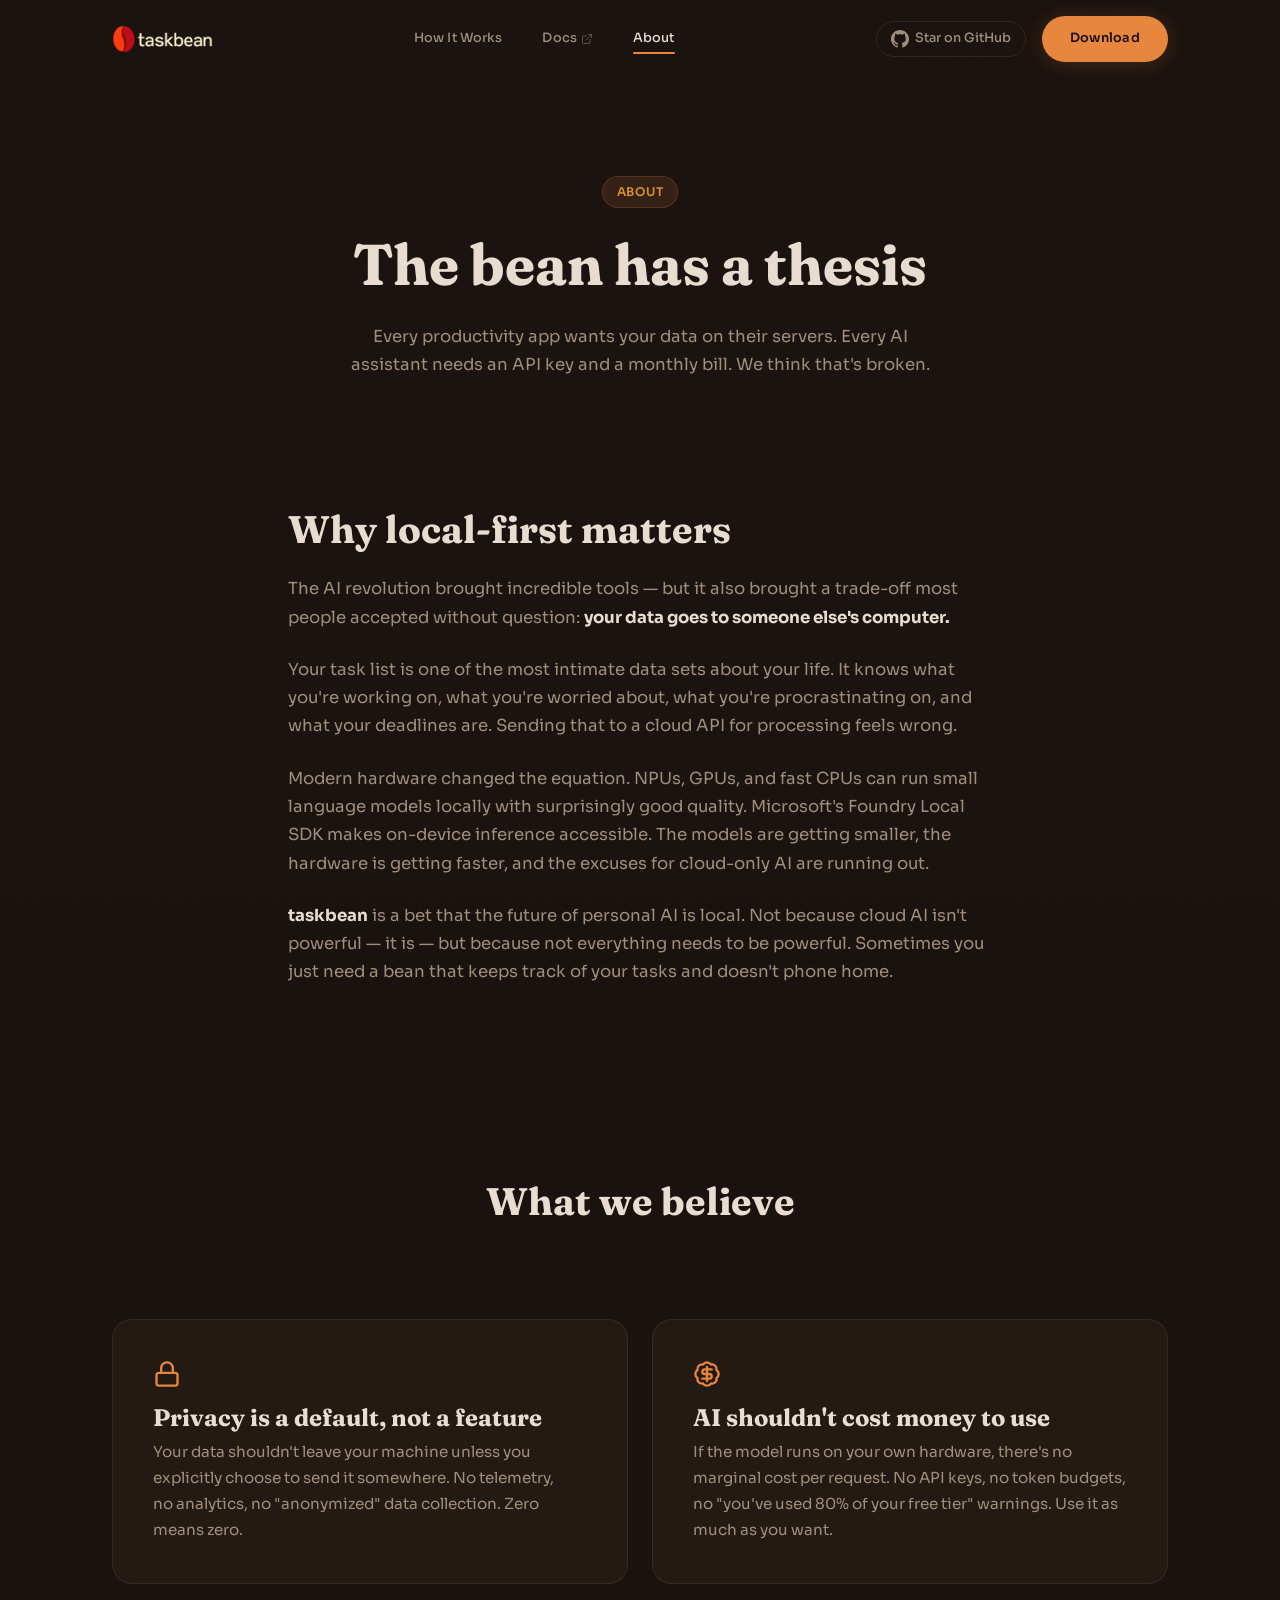
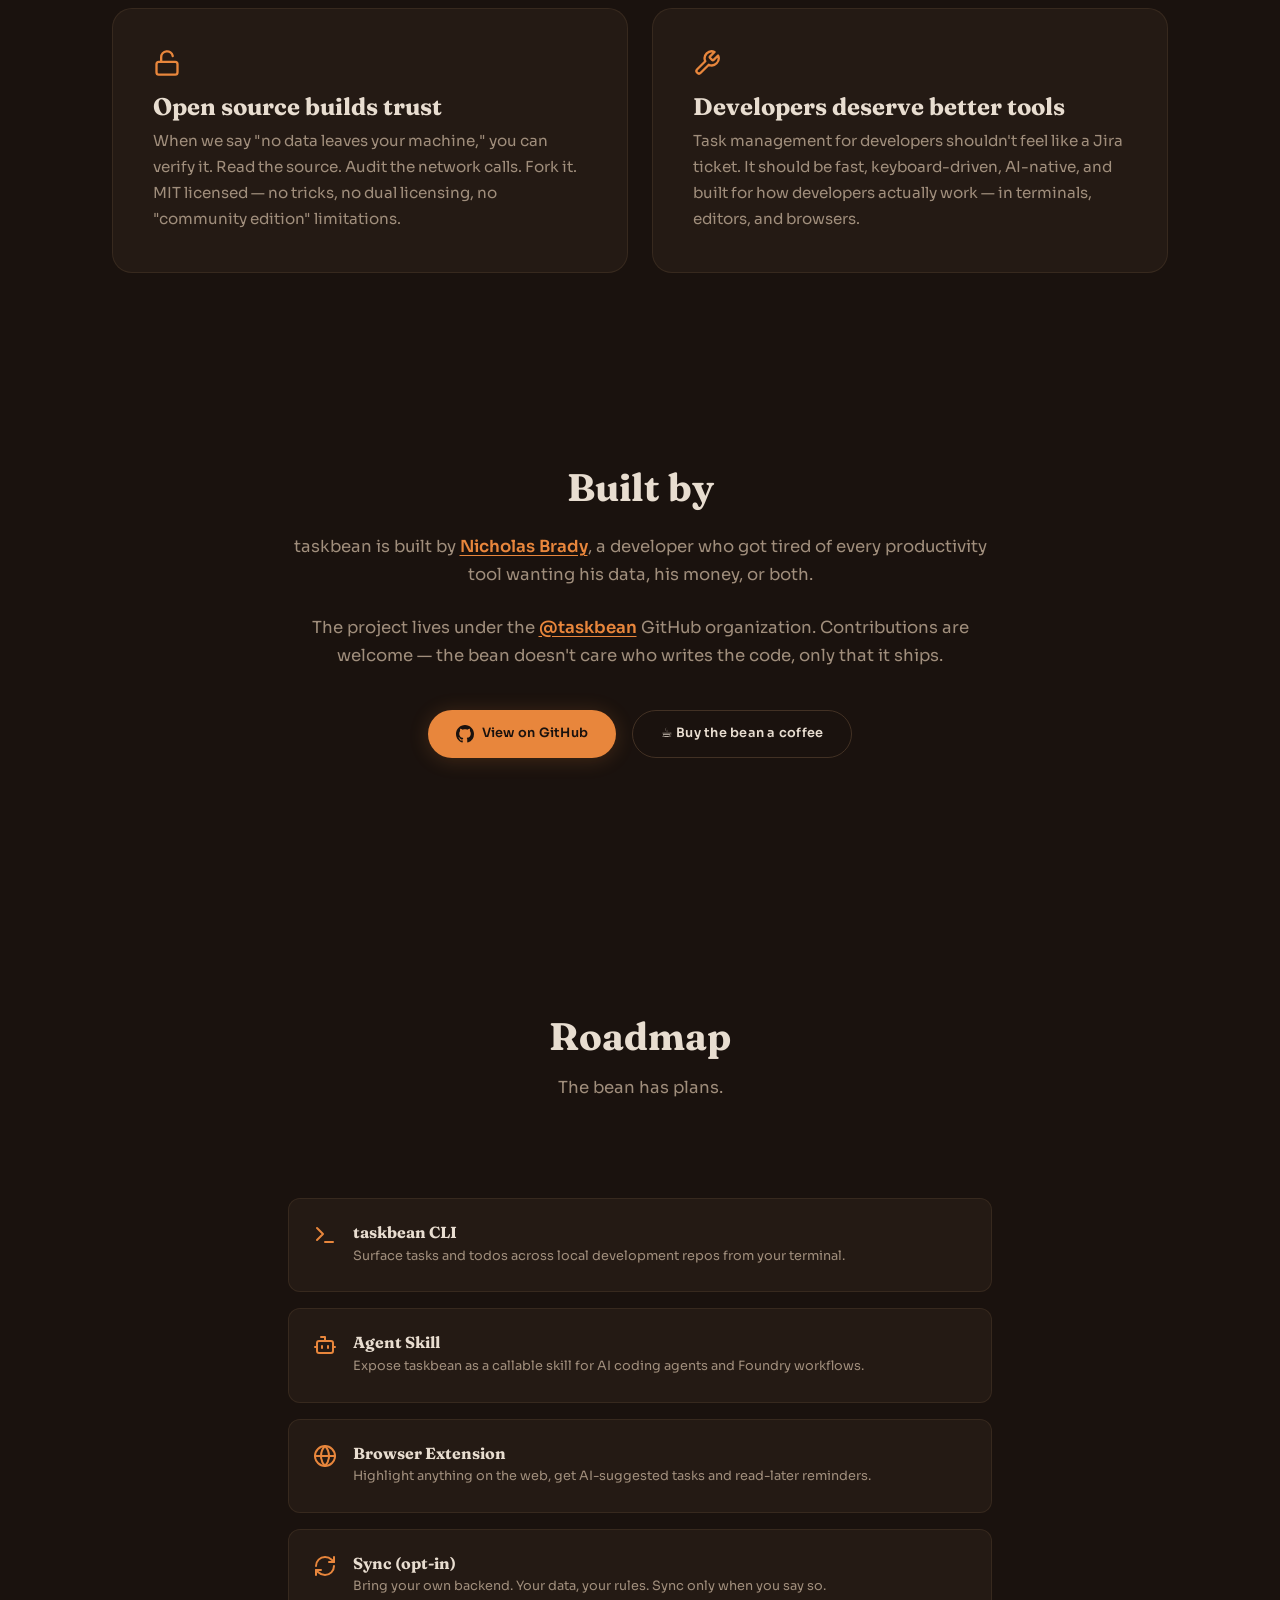
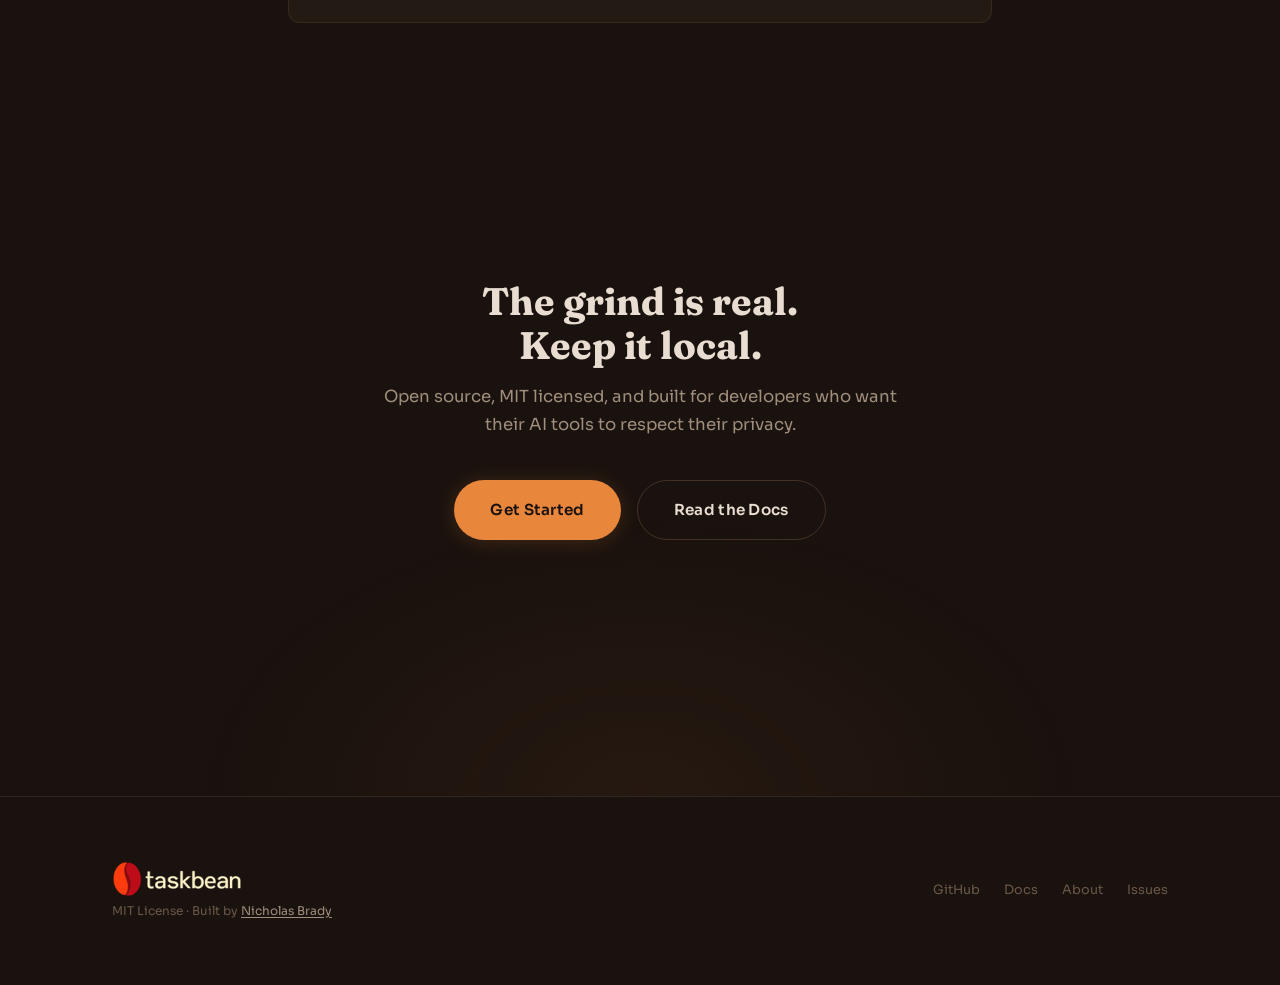
==== about.html @ 6689553a "UX: redirect docs.html, add external link indicator for Mintlify nav - Replace docs.html with instan" ====
<!DOCTYPE html>
<html lang="en">
<head>
  <meta charset="UTF-8">
  <meta name="viewport" content="width=device-width, initial-scale=1.0">
  <title>About — taskbean</title>
  <script defer src="https://cloud.umami.is/script.js" data-website-id="c82a8caa-5d07-47bd-8e62-52bf5947c08b"></script>
  <meta name="description" content="Why taskbean exists — the mission behind a fully local, privacy-first AI task manager.">
  <link rel="canonical" href="https://taskbean.ai/about.html">
  <link rel="icon" href="data:image/svg+xml,<svg xmlns='http://www.w3.org/2000/svg' viewBox='0 0 100 100'><text y='.9em' font-size='90'>☕</text></svg>">
  <link rel="stylesheet" href="css/style.css">
  <script src="vendor/lucide.min.js"></script>
</head>
<body>

  <!-- ═══ NAVIGATION ═══ -->
  <nav class="nav" role="navigation" aria-label="Main navigation">
    <div class="container nav__inner">
      <a href="index.html" class="nav__logo" aria-label="taskbean home">
        <img src="assets/wordmark-nav.png" alt="taskbean" class="nav__wordmark" width="115" height="32">
      </a>
      <button class="nav__toggle" aria-label="Toggle navigation" aria-expanded="false">
        <span></span><span></span><span></span>
      </button>
      <div class="nav__links">
        <a href="how-it-works.html" class="nav__link">How It Works</a>
        <a href="https://docs.taskbean.ai" class="nav__link nav__link--external">Docs<svg class="nav__external-icon" viewBox="0 0 24 24" fill="none" stroke="currentColor" stroke-width="2" stroke-linecap="round" stroke-linejoin="round"><path d="M18 13v6a2 2 0 01-2 2H5a2 2 0 01-2-2V8a2 2 0 012-2h6"/><polyline points="15 3 21 3 21 9"/><line x1="10" y1="14" x2="21" y2="3"/></svg></a>
        <a href="about.html" class="nav__link">About</a>
      </div>
      <div class="nav__actions">
        <a href="https://github.com/taskbean/taskbean" class="nav__github" target="_blank" rel="noopener">
          <svg viewBox="0 0 24 24" fill="currentColor"><path d="M12 0C5.37 0 0 5.37 0 12c0 5.31 3.435 9.795 8.205 11.385.6.105.825-.255.825-.57 0-.285-.015-1.23-.015-2.235-3.015.555-3.795-.735-4.035-1.41-.135-.345-.72-1.41-1.23-1.695-.42-.225-1.02-.78-.015-.795.945-.015 1.62.87 1.845 1.23 1.08 1.815 2.805 1.305 3.495.99.105-.78.42-1.305.765-1.605-2.67-.3-5.46-1.335-5.46-5.925 0-1.305.465-2.385 1.23-3.225-.12-.3-.54-1.53.12-3.18 0 0 1.005-.315 3.3 1.23.96-.27 1.98-.405 3-.405s2.04.135 3 .405c2.295-1.56 3.3-1.23 3.3-1.23.66 1.65.24 2.88.12 3.18.765.84 1.23 1.905 1.23 3.225 0 4.605-2.805 5.625-5.475 5.925.435.375.81 1.095.81 2.22 0 1.605-.015 2.895-.015 3.3 0 .315.225.69.825.57A12.02 12.02 0 0024 12c0-6.63-5.37-12-12-12z"/></svg>
          <span>Star on GitHub</span>
        </a>
        <a href="https://github.com/taskbean/taskbean#install" class="btn btn--primary">Download</a>
      </div>
    </div>
  </nav>

  <!-- ═══ ABOUT HERO ═══ -->
  <section class="about-hero">
    <div class="container">
      <span class="badge mb-lg">About</span>
      <h1>The bean has a thesis</h1>
      <p>Every productivity app wants your data on their servers. Every AI assistant needs an API key and a monthly bill. We think that's broken.</p>
    </div>
  </section>

  <!-- ═══ MANIFESTO ═══ -->
  <section style="padding-block: var(--s-2xl) var(--s-3xl);">
    <div class="container container--narrow">
      <div class="reveal">
        <h2 style="margin-bottom: var(--s-lg);">Why local-first matters</h2>
        <p style="font-size: clamp(1rem, 1.3vw, 1.15rem); margin-bottom: var(--s-lg);">
          The AI revolution brought incredible tools — but it also brought a trade-off most people accepted without question: <strong style="color: var(--c-text);">your data goes to someone else's computer.</strong>
        </p>
        <p style="font-size: clamp(1rem, 1.3vw, 1.15rem); margin-bottom: var(--s-lg);">
          Your task list is one of the most intimate data sets about your life. It knows what you're working on, what you're worried about, what you're procrastinating on, and what your deadlines are. Sending that to a cloud API for processing feels wrong.
        </p>
        <p style="font-size: clamp(1rem, 1.3vw, 1.15rem); margin-bottom: var(--s-lg);">
          Modern hardware changed the equation. NPUs, GPUs, and fast CPUs can run small language models locally with surprisingly good quality. Microsoft's Foundry Local SDK makes on-device inference accessible. The models are getting smaller, the hardware is getting faster, and the excuses for cloud-only AI are running out.
        </p>
        <p style="font-size: clamp(1rem, 1.3vw, 1.15rem);">
          <strong style="color: var(--c-text);">taskbean</strong> is a bet that the future of personal AI is local. Not because cloud AI isn't powerful — it is — but because not everything needs to be powerful. Sometimes you just need a bean that keeps track of your tasks and doesn't phone home.
        </p>
      </div>
    </div>
  </section>

  <!-- ═══ VALUES ═══ -->
  <section class="values">
    <div class="container">
      <div class="section-header reveal">
        <h2>What we believe</h2>
      </div>

      <div class="values__grid stagger">
        <div class="value-card reveal">
          <div class="value-card__icon"><i data-lucide="lock"></i></div>
          <h3>Privacy is a default, not a feature</h3>
          <p class="text-2">Your data shouldn't leave your machine unless you explicitly choose to send it somewhere. No telemetry, no analytics, no "anonymized" data collection. Zero means zero.</p>
        </div>

        <div class="value-card reveal">
          <div class="value-card__icon"><i data-lucide="badge-dollar-sign"></i></div>
          <h3>AI shouldn't cost money to use</h3>
          <p class="text-2">If the model runs on your own hardware, there's no marginal cost per request. No API keys, no token budgets, no "you've used 80% of your free tier" warnings. Use it as much as you want.</p>
        </div>

        <div class="value-card reveal">
          <div class="value-card__icon"><i data-lucide="unlock"></i></div>
          <h3>Open source builds trust</h3>
          <p class="text-2">When we say "no data leaves your machine," you can verify it. Read the source. Audit the network calls. Fork it. MIT licensed — no tricks, no dual licensing, no "community edition" limitations.</p>
        </div>

        <div class="value-card reveal">
          <div class="value-card__icon"><i data-lucide="wrench"></i></div>
          <h3>Developers deserve better tools</h3>
          <p class="text-2">Task management for developers shouldn't feel like a Jira ticket. It should be fast, keyboard-driven, AI-native, and built for how developers actually work — in terminals, editors, and browsers.</p>
        </div>
      </div>
    </div>
  </section>

  <!-- ═══ BUILDER ═══ -->
  <section style="padding-block: var(--s-3xl);">
    <div class="container container--narrow">
      <div class="reveal" style="text-align: center;">
        <h2 style="margin-bottom: var(--s-lg);">Built by</h2>
        <p style="font-size: clamp(1rem, 1.3vw, 1.15rem); margin-inline: auto; margin-bottom: var(--s-lg);">
          taskbean is built by <a href="https://github.com/nicholasdbrady" style="color: var(--c-primary); text-decoration: underline; text-underline-offset: 3px; font-weight: 600;">Nicholas Brady</a>, a developer who got tired of every productivity tool wanting his data, his money, or both.
        </p>
        <p style="font-size: clamp(1rem, 1.3vw, 1.15rem); margin-inline: auto; margin-bottom: var(--s-xl);">
          The project lives under the <a href="https://github.com/taskbean" style="color: var(--c-primary); text-decoration: underline; text-underline-offset: 3px; font-weight: 600;">@taskbean</a> GitHub organization. Contributions are welcome — the bean doesn't care who writes the code, only that it ships.
        </p>
        <div class="hero__actions" style="justify-content: center;">
          <a href="https://github.com/taskbean/taskbean" class="btn btn--primary">
            <svg viewBox="0 0 24 24" fill="currentColor" width="18" height="18"><path d="M12 0C5.37 0 0 5.37 0 12c0 5.31 3.435 9.795 8.205 11.385.6.105.825-.255.825-.57 0-.285-.015-1.23-.015-2.235-3.015.555-3.795-.735-4.035-1.41-.135-.345-.72-1.41-1.23-1.695-.42-.225-1.02-.78-.015-.795.945-.015 1.62.87 1.845 1.23 1.08 1.815 2.805 1.305 3.495.99.105-.78.42-1.305.765-1.605-2.67-.3-5.46-1.335-5.46-5.925 0-1.305.465-2.385 1.23-3.225-.12-.3-.54-1.53.12-3.18 0 0 1.005-.315 3.3 1.23.96-.27 1.98-.405 3-.405s2.04.135 3 .405c2.295-1.56 3.3-1.23 3.3-1.23.66 1.65.24 2.88.12 3.18.765.84 1.23 1.905 1.23 3.225 0 4.605-2.805 5.625-5.475 5.925.435.375.81 1.095.81 2.22 0 1.605-.015 2.895-.015 3.3 0 .315.225.69.825.57A12.02 12.02 0 0024 12c0-6.63-5.37-12-12-12z"/></svg>
            View on GitHub
          </a>
          <a href="https://buymeacoffee.com/nicholasdbrady" class="btn btn--ghost" target="_blank" rel="noopener">
            ☕ Buy the bean a coffee
          </a>
        </div>
      </div>
    </div>
  </section>

  <!-- ═══ ROADMAP ═══ -->
  <section style="padding-block: var(--s-2xl) var(--s-3xl);">
    <div class="container container--narrow">
      <div class="section-header reveal">
        <h2>Roadmap</h2>
        <p>The bean has plans.</p>
      </div>

      <div class="stagger" style="display: flex; flex-direction: column; gap: var(--s-md);">
        <div class="reveal" style="display: flex; align-items: flex-start; gap: var(--s-md); background: var(--c-surface); border: 1px solid var(--c-border); border-radius: var(--r-md); padding: var(--s-lg);">
          <span style="font-size: 1.4rem; color: var(--c-primary);"><i data-lucide="terminal"></i></span>
          <div>
            <h3 style="font-size: 1rem; margin-bottom: 4px;">taskbean CLI</h3>
            <p style="font-size: var(--fs-small); margin: 0;">Surface tasks and todos across local development repos from your terminal.</p>
          </div>
        </div>
        <div class="reveal" style="display: flex; align-items: flex-start; gap: var(--s-md); background: var(--c-surface); border: 1px solid var(--c-border); border-radius: var(--r-md); padding: var(--s-lg);">
          <span style="font-size: 1.4rem; color: var(--c-primary);"><i data-lucide="bot"></i></span>
          <div>
            <h3 style="font-size: 1rem; margin-bottom: 4px;">Agent Skill</h3>
            <p style="font-size: var(--fs-small); margin: 0;">Expose taskbean as a callable skill for AI coding agents and Foundry workflows.</p>
          </div>
        </div>
        <div class="reveal" style="display: flex; align-items: flex-start; gap: var(--s-md); background: var(--c-surface); border: 1px solid var(--c-border); border-radius: var(--r-md); padding: var(--s-lg);">
          <span style="font-size: 1.4rem; color: var(--c-primary);"><i data-lucide="globe"></i></span>
          <div>
            <h3 style="font-size: 1rem; margin-bottom: 4px;">Browser Extension</h3>
            <p style="font-size: var(--fs-small); margin: 0;">Highlight anything on the web, get AI-suggested tasks and read-later reminders.</p>
          </div>
        </div>
        <div class="reveal" style="display: flex; align-items: flex-start; gap: var(--s-md); background: var(--c-surface); border: 1px solid var(--c-border); border-radius: var(--r-md); padding: var(--s-lg);">
          <span style="font-size: 1.4rem; color: var(--c-primary);"><i data-lucide="refresh-cw"></i></span>
          <div>
            <h3 style="font-size: 1rem; margin-bottom: 4px;">Sync (opt-in)</h3>
            <p style="font-size: var(--fs-small); margin: 0;">Bring your own backend. Your data, your rules. Sync only when you say so.</p>
          </div>
        </div>
      </div>
    </div>
  </section>

  <!-- ═══ CTA ═══ -->
  <section class="cta-section">
    <div class="container">
      <h2 class="reveal">The grind is real.<br>Keep it local.</h2>
      <p class="reveal">Open source, MIT licensed, and built for developers who want<br>their AI tools to respect their privacy.</p>
      <div class="hero__actions reveal">
        <a href="https://github.com/taskbean/taskbean#install" class="btn btn--primary btn--large">Get Started</a>
        <a href="https://docs.taskbean.ai" class="btn btn--ghost btn--large">Read the Docs</a>
      </div>
    </div>
  </section>

  <!-- ═══ FOOTER ═══ -->
  <footer class="footer">
    <div class="container footer__inner">
      <div class="footer__left">
        <span class="footer__brand"><img src="assets/wordmark-footer.png" alt="taskbean" class="footer__logo-img" width="173" height="48"></span>
        <span class="footer__copy">MIT License · Built by <a href="https://github.com/nicholasdbrady" style="color: var(--c-text-2); text-decoration: underline; text-underline-offset: 2px;">Nicholas Brady</a></span>
      </div>
      <div class="footer__links">
        <a href="https://github.com/taskbean/taskbean" class="footer__link" target="_blank" rel="noopener">GitHub</a>
        <a href="https://docs.taskbean.ai" class="footer__link">Docs</a>
        <a href="about.html" class="footer__link">About</a>
        <a href="https://github.com/taskbean/taskbean/issues" class="footer__link" target="_blank" rel="noopener">Issues</a>
      </div>
    </div>
  </footer>

  <script src="js/main.js"></script>
</body>
</html>
---- css/style.css ----
/* ═══════════════════════════════════════════════════════════════════
   taskbean.ai — Design System
   Coffee-forward, privacy-native, 2026 standards
   ═══════════════════════════════════════════════════════════════════ */

@layer reset, base, layout, components, utilities, animations;

/* ── Fonts ───────────────────────────────────────────────────────── */
@import url('https://fonts.googleapis.com/css2?family=Fraunces:ital,opsz,wght,SOFT,WONK@0,9..144,100..900,0..100,0..1;1,9..144,100..900,0..100,0..1&family=Sora:wght@300;400;500;600;700&family=JetBrains+Mono:wght@400;500&display=swap');

/* ── Custom Properties ───────────────────────────────────────────── */
@layer base {
  :root {
    /* Color system — Dark Roast (aligned with taskbean app) */
    --c-bg:          #1A120E;
    --c-bg-subtle:   #1E1612;
    --c-surface:     #241A14;
    --c-surface-2:   #2E221A;
    --c-surface-3:   #4A3828;
    --c-border:      rgba(74, 56, 40, 0.5);
    --c-border-bold: rgba(74, 56, 40, 0.85);

    --c-primary:     #E8863C;
    --c-primary-dim: #D4922E;
    --c-accent:      #D4922E;
    --c-accent-soft: rgba(232, 134, 60, 0.12);

    --c-text:        #E8DDD0;
    --c-text-2:      #A08E7C;
    --c-text-3:      #6B5848;

    --c-success:     #6AAF5A;
    --c-warning:     #D4922E;
    --c-error:       #E85A4A;
    --c-purple:      #BC8CCC;

    /* Typography */
    --f-display: 'Fraunces', 'Georgia', serif;
    --f-body:    'Sora', system-ui, sans-serif;
    --f-mono:    'JetBrains Mono', 'Consolas', monospace;

    --fs-hero:   clamp(3rem, 7vw, 6.5rem);
    --fs-h1:     clamp(2.2rem, 4.5vw, 4rem);
    --fs-h2:     clamp(1.6rem, 3vw, 2.5rem);
    --fs-h3:     clamp(1.15rem, 2vw, 1.5rem);
    --fs-body:   clamp(0.95rem, 1.1vw, 1.1rem);
    --fs-small:  clamp(0.8rem, 0.9vw, 0.9rem);
    --fs-xs:     0.75rem;

    /* Spacing */
    --s-xs:   0.25rem;
    --s-sm:   0.5rem;
    --s-md:   1rem;
    --s-lg:   1.5rem;
    --s-xl:   2.5rem;
    --s-2xl:  4rem;
    --s-3xl:  6rem;
    --s-4xl:  10rem;

    /* Layout */
    --max-w:       min(90vw, 1440px);
    --max-w-narrow: min(90vw, 800px);
    --max-w-wide:  min(94vw, 1680px);
    --gutter:      clamp(1.5rem, 4vw, 3rem);

    /* Radii */
    --r-sm:  6px;
    --r-md:  12px;
    --r-lg:  20px;
    --r-xl:  28px;
    --r-full: 9999px;

    /* Shadows */
    --shadow-sm:  0 1px 3px rgba(0,0,0,0.3);
    --shadow-md:  0 4px 20px rgba(0,0,0,0.4);
    --shadow-lg:  0 12px 40px rgba(0,0,0,0.5);
    --shadow-glow: 0 0 60px rgba(232, 134, 60, 0.08);

    /* Transitions */
    --ease-out:  cubic-bezier(0.16, 1, 0.3, 1);
    --ease-bounce: cubic-bezier(0.34, 1.56, 0.64, 1);
    --dur-fast:  150ms;
    --dur-med:   300ms;
    --dur-slow:  600ms;

    /* Grain overlay */
    --grain: url("data:image/svg+xml,%3Csvg viewBox='0 0 256 256' xmlns='http://www.w3.org/2000/svg'%3E%3Cfilter id='n'%3E%3CfeTurbulence type='fractalNoise' baseFrequency='0.85' numOctaves='4' stitchTiles='stitch'/%3E%3C/filter%3E%3Crect width='100%25' height='100%25' filter='url(%23n)' opacity='0.04'/%3E%3C/svg%3E");
  }
}

/* ── Reset ────────────────────────────────────────────────────────── */
@layer reset {
  *, *::before, *::after { box-sizing: border-box; margin: 0; padding: 0; }
  html { 
    scroll-behavior: smooth; 
    -webkit-text-size-adjust: 100%;
    text-size-adjust: 100%;
    hanging-punctuation: first last;
  }
  body {
    min-height: 100dvh;
    -webkit-font-smoothing: antialiased;
    text-rendering: optimizeLegibility;
  }
  img, picture, video, canvas, svg { display: block; max-width: 100%; }
  input, button, textarea, select { font: inherit; }
  p, h1, h2, h3, h4, h5, h6 { overflow-wrap: break-word; }
  a { color: inherit; text-decoration: none; }
  ul, ol { list-style: none; }
}

/* ── Base ─────────────────────────────────────────────────────────── */
@layer base {
  body {
    font-family: var(--f-body);
    font-size: var(--fs-body);
    line-height: 1.7;
    color: var(--c-text);
    background: var(--c-bg);
    overflow-x: hidden;
  }

  /* Grain overlay on body */
  body::before {
    content: '';
    position: fixed;
    inset: 0;
    background-image: var(--grain);
    background-repeat: repeat;
    background-size: 256px;
    pointer-events: none;
    z-index: 9999;
    opacity: 0.5;
  }

  h1, h2, h3, h4 {
    font-family: var(--f-display);
    font-weight: 700;
    line-height: 1.15;
    color: var(--c-text);
    text-wrap: balance;
  }

  h1 { font-size: var(--fs-h1); font-variation-settings: 'WONK' 1, 'SOFT' 50; }
  h2 { font-size: var(--fs-h2); font-variation-settings: 'WONK' 1, 'SOFT' 30; }
  h3 { font-size: var(--fs-h3); font-variation-settings: 'WONK' 0, 'SOFT' 20; }

  p { 
    color: var(--c-text-2); 
    max-width: 65ch;
    text-wrap: pretty;
  }

  ::selection {
    background: rgba(232, 134, 60, 0.3);
    color: var(--c-text);
  }

  :focus-visible {
    outline: 2px solid var(--c-primary);
    outline-offset: 3px;
    border-radius: var(--r-sm);
  }
}

/* ── Layout ───────────────────────────────────────────────────────── */
@layer layout {
  .container {
    width: 100%;
    max-width: var(--max-w);
    margin-inline: auto;
    padding-inline: var(--gutter);
  }

  .container--narrow {
    max-width: var(--max-w-narrow);
  }

  .container--wide {
    max-width: var(--max-w-wide);
  }

  section {
    padding-block: var(--s-3xl);
    position: relative;
  }

  .grid {
    display: grid;
    gap: var(--s-lg);
  }

  .flex {
    display: flex;
    gap: var(--s-md);
  }
}

/* ═══════════════════════════════════════════════════════════════════
   NAVIGATION
   ═══════════════════════════════════════════════════════════════════ */
@layer components {
  .nav {
    position: fixed;
    top: 0;
    inset-inline: 0;
    z-index: 1000;
    padding-block: var(--s-md);
    transition: background var(--dur-med) var(--ease-out),
                backdrop-filter var(--dur-med) var(--ease-out),
                border-color var(--dur-med) var(--ease-out);
    border-bottom: 1px solid transparent;
  }

  .nav.scrolled {
    background: rgba(17, 14, 12, 0.85);
    backdrop-filter: blur(20px) saturate(1.5);
    -webkit-backdrop-filter: blur(20px) saturate(1.5);
    border-bottom-color: var(--c-border);
  }

  .nav__inner {
    display: flex;
    align-items: center;
    justify-content: space-between;
    gap: var(--s-lg);
  }

  .nav__logo {
    display: flex;
    align-items: center;
    white-space: nowrap;
  }

  .nav__wordmark {
    height: 28px;
    width: auto;
    object-fit: contain;
  }

  .nav__links {
    display: flex;
    align-items: center;
    gap: var(--s-xl);
  }

  .nav__link {
    font-size: var(--fs-small);
    font-weight: 500;
    color: var(--c-text-2);
    transition: color var(--dur-fast) var(--ease-out);
    position: relative;
    letter-spacing: 0.01em;
  }

  .nav__link::after {
    content: '';
    position: absolute;
    bottom: -4px;
    left: 0;
    width: 0;
    height: 2px;
    background: var(--c-primary);
    border-radius: var(--r-full);
    transition: width var(--dur-med) var(--ease-out);
  }

  .nav__link:hover,
  .nav__link.active {
    color: var(--c-text);
  }

  .nav__link:hover::after,
  .nav__link.active::after {
    width: 100%;
  }

  .nav__actions {
    display: flex;
    align-items: center;
    gap: var(--s-md);
  }

  .nav__github {
    display: flex;
    align-items: center;
    gap: 6px;
    color: var(--c-text-2);
    font-size: var(--fs-small);
    font-weight: 500;
    padding: 6px 14px;
    border-radius: var(--r-full);
    border: 1px solid var(--c-border);
    transition: all var(--dur-fast) var(--ease-out);
  }

  .nav__github:hover {
    color: var(--c-text);
    border-color: var(--c-border-bold);
    background: var(--c-surface);
  }

  .nav__github svg { width: 18px; height: 18px; }

  /* Mobile nav toggle */
  .nav__toggle {
    display: none;
    background: none;
    border: none;
    color: var(--c-text);
    cursor: pointer;
    padding: var(--s-sm);
  }

  .nav__toggle span {
    display: block;
    width: 24px;
    height: 2px;
    background: currentColor;
    border-radius: 2px;
    transition: all var(--dur-med) var(--ease-out);
  }

  .nav__toggle span + span { margin-top: 6px; }

  @media (max-width: 768px) {
    .nav__toggle { display: block; }
    .nav__links {
      display: none;
      position: absolute;
      top: 100%;
      left: 0;
      right: 0;
      flex-direction: column;
      background: rgba(26, 18, 14, 0.95);
      backdrop-filter: blur(20px);
      padding: var(--s-lg) var(--gutter);
      border-bottom: 1px solid var(--c-border);
      gap: var(--s-md);
    }
    .nav__links.open { display: flex; }
    .nav__github span:not(svg) { display: none; }
  }

/* ═══════════════════════════════════════════════════════════════════
   BUTTONS
   ═══════════════════════════════════════════════════════════════════ */

  .btn {
    display: inline-flex;
    align-items: center;
    justify-content: center;
    gap: 8px;
    font-family: var(--f-body);
    font-weight: 600;
    font-size: var(--fs-small);
    letter-spacing: 0.02em;
    padding: 12px 28px;
    border-radius: var(--r-full);
    border: none;
    cursor: pointer;
    transition: all var(--dur-med) var(--ease-out);
    white-space: nowrap;
    position: relative;
    overflow: hidden;
  }

  .btn--primary {
    background: var(--c-primary);
    color: var(--c-bg);
    box-shadow: 0 2px 20px rgba(232, 134, 60, 0.2);
  }

  .btn--primary:hover {
    background: var(--c-accent);
    box-shadow: 0 4px 30px rgba(232, 134, 60, 0.35);
    transform: translateY(-1px);
  }

  .btn--ghost {
    background: transparent;
    color: var(--c-text);
    border: 1px solid var(--c-border-bold);
  }

  .btn--ghost:hover {
    background: var(--c-surface);
    border-color: var(--c-primary-dim);
  }

  .btn--large {
    padding: 16px 36px;
    font-size: var(--fs-body);
  }

  .btn svg { width: 18px; height: 18px; }

/* ═══════════════════════════════════════════════════════════════════
   BADGES
   ═══════════════════════════════════════════════════════════════════ */

  .badge {
    display: inline-flex;
    align-items: center;
    gap: 6px;
    font-size: var(--fs-xs);
    font-weight: 600;
    letter-spacing: 0.06em;
    text-transform: uppercase;
    padding: 5px 14px;
    border-radius: var(--r-full);
    background: var(--c-accent-soft);
    color: var(--c-accent);
    border: 1px solid rgba(232, 134, 60, 0.2);
  }

/* ═══════════════════════════════════════════════════════════════════
   HERO
   ═══════════════════════════════════════════════════════════════════ */

  .hero {
    min-height: 100dvh;
    display: flex;
    align-items: center;
    padding-top: calc(80px + var(--s-2xl));
    padding-bottom: var(--s-2xl);
    position: relative;
    overflow: hidden;
  }

  /* Radial glow behind hero */
  .hero::before {
    content: '';
    position: absolute;
    top: -20%;
    left: 50%;
    transform: translateX(-50%);
    width: 120%;
    height: 80%;
    background: radial-gradient(
      ellipse 60% 50% at 50% 30%,
      rgba(232, 134, 60, 0.06) 0%,
      rgba(232, 134, 60, 0.02) 40%,
      transparent 70%
    );
    pointer-events: none;
  }

  .hero__content {
    position: relative;
    z-index: 1;
    text-align: center;
    max-width: 900px;
    margin-inline: auto;
  }

  .hero__title {
    font-size: var(--fs-hero);
    font-family: var(--f-display);
    font-weight: 900;
    line-height: 1.05;
    font-variation-settings: 'WONK' 1, 'SOFT' 60;
    margin-bottom: var(--s-lg);
    letter-spacing: -0.02em;
  }

  .hero__title em {
    font-style: normal;
    color: var(--c-primary);
    position: relative;
  }

  .hero__subtitle {
    font-size: clamp(1.05rem, 1.5vw, 1.25rem);
    color: var(--c-text-2);
    max-width: 580px;
    margin-inline: auto;
    margin-bottom: var(--s-xl);
    line-height: 1.7;
  }

  .hero__actions {
    display: flex;
    justify-content: center;
    gap: var(--s-md);
    flex-wrap: wrap;
    margin-bottom: var(--s-3xl);
  }

  .hero__visual {
    position: relative;
    max-width: 960px;
    margin-inline: auto;
  }

  /* ── App Mockup ─────────────────────────────────────────────────── */
  .app-mockup {
    border-radius: var(--r-lg);
    border: 1px solid rgba(0,0,0,0.12);
    box-shadow: var(--shadow-lg), 0 0 80px rgba(232, 134, 60, 0.08);
    overflow: hidden;
    font-size: 12px;
    line-height: 1.5;
  }

  /* ── Lucide icons inside mockup ─────────────────────────────── */
  .app-mockup svg[data-lucide], .app-mockup .lucide {
    width: 14px; height: 14px; display: inline-block; vertical-align: middle; flex-shrink: 0;
  }
  .app-mockup .icon-sm svg[data-lucide], .app-mockup svg.icon-sm,
  .app-mockup .icon-sm { width: 12px; height: 12px; }
  .mockup-appbar .icon-sm { width: 13px; height: 13px; }
  .mockup-statusbar svg[data-lucide] { width: 10px; height: 10px; vertical-align: -1px; }
  .mockup-task__meta svg[data-lucide] { width: 10px; height: 10px; vertical-align: -1px; }
  .mockup-file-card__icon svg[data-lucide] { width: 20px; height: 20px; color: var(--m-accent); }

  /* ── Latte theme for mockup ───────────────────────────────────── */
  .app-mockup--latte {
    --m-bg:      #FAF6F1;
    --m-surface: #FFFBF5;
    --m-surface2:#F0E8DE;
    --m-border:  #D4C4B0;
    --m-text:    #2C1810;
    --m-text2:   #7A6348;
    --m-text3:   #A89880;
    --m-accent:  #C8520A;
    --m-green:   #2D8E2D;
    --m-orange:  #C86A1A;
    --m-red:     #C83030;
    --m-purple:  #8B5CA0;
    background: var(--m-bg);
    color: var(--m-text);
  }

  /* ── App header bar (matches real app) ──────────────────────── */
  .mockup-appbar {
    display: grid;
    grid-template-columns: 1fr auto 1fr;
    align-items: center;
    padding: 0 12px;
    height: 40px;
    border-bottom: 1px solid var(--m-border);
    background: var(--m-surface);
    font-size: 12px;
  }

  .mockup-appbar__left {
    display: flex;
    align-items: center;
    gap: 10px;
  }

  .mockup-appbar__tab {
    color: var(--m-text3);
    font-size: 12px;
    white-space: nowrap;
  }

  .mockup-appbar__tab--active {
    color: var(--m-accent);
    font-weight: 600;
  }

  .mockup-count {
    font-size: 10px;
    background: rgba(200, 82, 10, 0.12);
    color: var(--m-accent);
    padding: 1px 6px;
    border-radius: var(--r-full);
    margin-left: 2px;
  }

  .mockup-count--dim {
    background: var(--m-surface2);
    color: var(--m-text3);
  }

  .mockup-appbar__center {
    display: flex;
    align-items: center;
    gap: 6px;
    justify-self: center;
  }

  .mockup-appbar__brand {
    font-family: var(--f-display);
    font-size: 14px;
    font-weight: 700;
    color: var(--m-text);
    font-variation-settings: 'WONK' 1, 'SOFT' 50;
  }

  .mockup-appbar__right {
    display: flex;
    align-items: center;
    gap: 10px;
    justify-self: end;
  }

  .mockup-appbar__icon {
    color: var(--m-text3);
    font-size: 14px;
  }

  .mockup-appbar__install {
    font-size: 11px;
    font-weight: 600;
    color: var(--m-text2);
    background: var(--m-surface2);
    padding: 3px 10px;
    border-radius: var(--r-sm);
  }

  .mockup-body {
    display: grid;
    grid-template-columns: 220px 1fr;
    min-height: 514px;
  }

  /* Sidebar */
  .mockup-sidebar {
    border-right: 1px solid var(--m-border);
    background: var(--m-surface);
    overflow: hidden;
  }

  .mockup-task {
    display: flex;
    gap: 10px;
    padding: 10px 14px;
    border-bottom: 1px solid rgba(0,0,0,0.04);
    align-items: flex-start;
    transition: background 150ms ease;
  }

  .mockup-task:hover { background: rgba(0,0,0,0.02); }

  .mockup-check {
    width: 16px;
    height: 16px;
    border-radius: 50%;
    border: 1.5px solid var(--m-text3);
    flex-shrink: 0;
    margin-top: 2px;
    display: flex;
    align-items: center;
    justify-content: center;
    font-size: 9px;
  }

  .mockup-check--done {
    background: var(--m-green);
    border-color: var(--m-green);
    color: #fff;
  }

  .mockup-task__title {
    color: var(--m-text);
    font-weight: 500;
    font-size: 12px;
    margin-bottom: 2px;
  }

  .mockup-task__title--done {
    text-decoration: line-through;
    color: var(--m-text3);
  }

  .mockup-task__meta {
    font-size: 10px;
    color: var(--m-text3);
  }

  .meta-date { color: var(--m-orange); }
  .meta-src--cmd { color: var(--m-text3); }
  .meta-src--agent { color: var(--m-green); }
  .meta-src--ext { color: var(--m-accent); }

  /* Chat */
  .mockup-chat {
    display: flex;
    flex-direction: column;
    background: var(--m-bg);
  }

  .mockup-chat__header {
    display: flex;
    justify-content: space-between;
    align-items: center;
    padding: 10px 16px;
    border-bottom: 1px solid var(--m-border);
  }

  .mockup-chat__new {
    font-size: 12px;
    font-weight: 600;
    color: var(--m-text2);
    background: var(--m-surface2);
    padding: 4px 12px;
    border-radius: var(--r-sm);
  }

  .mockup-chat__status {
    color: var(--m-green);
    font-size: 11px;
    font-weight: 600;
  }

  .mockup-chat__messages {
    flex: 1;
    padding: 16px;
    display: flex;
    flex-direction: column;
    gap: 12px;
    overflow: hidden;
  }

  .mockup-msg {
    border-radius: var(--r-md);
    padding: 12px 16px;
    font-size: 12px;
    line-height: 1.7;
    max-width: 90%;
  }

  .mockup-msg--user {
    background: var(--m-surface2);
    color: var(--m-text);
    border: 1px solid var(--m-border);
    align-self: flex-end;
    font-weight: 500;
  }

  .mockup-msg--ai {
    background: rgba(200, 82, 10, 0.06);
    border: 1px solid rgba(200, 82, 10, 0.15);
    color: var(--m-text2);
    display: flex;
    gap: 10px;
    align-self: flex-start;
  }

  .mockup-msg--ai strong { color: var(--m-text); font-weight: 600; }

  .mockup-msg__icon {
    font-size: 14px;
    flex-shrink: 0;
    margin-top: 2px;
  }

  .mockup-tag {
    font-size: 10px;
    color: var(--m-accent);
    background: rgba(200, 82, 10, 0.08);
    padding: 1px 6px;
    border-radius: 4px;
    margin-left: 2px;
  }

  .mockup-tool-call {
    font-family: var(--f-mono);
    font-size: 10px;
    color: var(--m-text3);
    background: var(--m-surface);
    border: 1px solid var(--m-border);
    border-radius: var(--r-sm);
    padding: 6px 12px;
    align-self: flex-start;
  }

  .tool-ok { color: var(--m-green); }

  .mockup-chat__input {
    display: flex;
    align-items: center;
    gap: 8px;
    padding: 12px 16px;
    border-top: 1px solid var(--m-border);
    color: var(--m-text3);
    font-size: 12px;
  }

  .mockup-chat__input-clip {
    font-size: 14px;
    opacity: 0.6;
  }

  .mockup-chat__input-actions {
    display: flex;
    gap: 10px;
    font-size: 11px;
    color: var(--m-text3);
    margin-left: auto;
  }

  .mockup-model-badge {
    background: var(--m-surface2);
    padding: 2px 8px;
    border-radius: 4px;
    font-family: var(--f-mono);
    font-size: 10px;
    border: 1px solid var(--m-border);
  }

  /* Status bar */
  .mockup-statusbar {
    display: flex;
    justify-content: space-between;
    align-items: center;
    padding: 5px 14px;
    background: var(--m-surface);
    border-top: 1px solid var(--m-border);
    font-size: 10px;
    font-family: var(--f-mono);
    color: var(--m-text3);
  }

  .status-foundry { color: var(--m-green); }

  @media (max-width: 640px) {
    .mockup-body { grid-template-columns: 1fr; }
    .mockup-sidebar { display: none; }
    .app-mockup { font-size: 11px; }
    .mockup-appbar__left { display: none; }
    .mockup-appbar { grid-template-columns: auto 1fr; }
    .mockup-appbar__right { gap: 6px; }
  }
  .hero__float {
    position: absolute;
    background: var(--c-surface-2);
    border: 1px solid var(--c-border);
    border-radius: var(--r-md);
    padding: 10px 16px;
    font-size: var(--fs-xs);
    font-family: var(--f-mono);
    color: var(--c-primary);
    box-shadow: var(--shadow-md);
    white-space: nowrap;
    animation: float 6s var(--ease-out) infinite alternate;
  }

  .hero__float--left  { top: 15%; left: -5%; animation-delay: 0s; }
  .hero__float--right { bottom: 20%; right: -5%; animation-delay: -3s; }
  .hero__float--top   { top: -8%; right: 10%; animation-delay: -1.5s; }

  /* Short hero (text-only above showcase) */
  .hero--short {
    min-height: auto;
    padding-top: calc(80px + var(--s-3xl));
    padding-bottom: 0;
  }

/* ═══════════════════════════════════════════════════════════════════
   SHOWCASE — Scroll-Driven Walkthrough
   ═══════════════════════════════════════════════════════════════════ */

  .showcase {
    position: relative;
    padding-top: 0;
    padding-bottom: var(--s-2xl);
  }

  .showcase__inner {
    display: grid;
    grid-template-columns: 1fr minmax(0, 720px);
    gap: var(--s-2xl);
    align-items: start;
    max-width: var(--max-w-wide);
    margin-inline: auto;
    padding-inline: var(--gutter);
  }

  /* Left side: scrolling text panels */
  .showcase__text {
    display: flex;
    flex-direction: column;
    gap: 0;
  }

  .showcase__panel {
    min-height: 70vh;
    display: flex;
    align-items: center;
    opacity: 0.25;
    transition: opacity var(--dur-slow) var(--ease-out);
  }

  .showcase__panel:first-child {
    align-items: flex-start;
    padding-top: var(--s-2xl);
  }

  /* Last panel has extra bottom space so observer can fire */
  .showcase__panel:last-child {
    margin-bottom: 20vh;
  }

  .showcase__panel.panel-active {
    opacity: 1;
  }

  .showcase__panel-content {
    padding-block: var(--s-xl);
  }

  .showcase__panel-content .badge {
    margin-bottom: var(--s-lg);
  }

  .showcase__panel-content h2 {
    margin-bottom: var(--s-md);
    font-size: var(--fs-h2);
  }

  .showcase__panel-content p {
    font-size: clamp(0.95rem, 1.2vw, 1.1rem);
    line-height: 1.8;
  }

  /* Right side: sticky mockup */
  .showcase__mockup {
    position: sticky;
    top: calc(80px + var(--s-xl));
    align-self: start;
  }

  /* Scene cross-fade container */
  .mockup-scenes {
    position: relative;
  }

  .mockup-scene {
    display: none;
  }

  .mockup-scene.scene-active {
    display: block;
    animation: sceneFadeIn 0.5s var(--ease-out) both;
  }

  @keyframes sceneFadeIn {
    from { opacity: 0; transform: scale(0.98); }
    to   { opacity: 1; transform: scale(1); }
  }

  /* Scene element staggered reveals */
  .scene-el {
    opacity: 0;
    transform: translateY(8px);
    transition: opacity 0.4s var(--ease-out), transform 0.4s var(--ease-out);
  }

  .scene-active .scene-el {
    opacity: 1;
    transform: translateY(0);
  }

  /* Progress dots */
  .showcase__dots {
    display: flex;
    justify-content: center;
    gap: 10px;
    margin-top: var(--s-lg);
  }

  .showcase__dot {
    width: 8px;
    height: 8px;
    border-radius: 50%;
    background: var(--c-text-3);
    border: none;
    cursor: pointer;
    transition: all var(--dur-med) var(--ease-out);
    padding: 0;
  }

  .showcase__dot.dot-active {
    background: var(--c-primary);
    box-shadow: 0 0 12px rgba(232, 134, 60, 0.4);
    transform: scale(1.3);
  }

  /* ── Scene-specific mockup styles ────────────────────────────── */

  /* File card (Scene 2) */
  .mockup-file-card {
    display: flex;
    align-items: center;
    gap: 12px;
    background: var(--m-surface2);
    border: 1px solid var(--m-border);
    border-radius: var(--r-md);
    padding: 12px 16px;
  }

  .mockup-file-card__icon {
    font-size: 24px;
    flex-shrink: 0;
  }

  .mockup-file-card__info { flex: 1; }

  .mockup-file-card__name {
    color: var(--m-text);
    font-weight: 600;
    font-size: 12px;
  }

  .mockup-file-card__size {
    color: var(--m-text3);
    font-size: 10px;
  }

  .mockup-file-card__status {
    color: var(--m-green);
    font-size: 10px;
    font-weight: 600;
  }

  /* Progress bar (Scene 2) */
  .mockup-progress {
    padding: 8px 16px;
  }

  .mockup-progress__label {
    font-size: 10px;
    color: var(--m-text3);
    margin-bottom: 6px;
  }

  .mockup-progress__bar {
    height: 4px;
    background: var(--m-surface2);
    border-radius: var(--r-full);
    overflow: hidden;
  }

  .mockup-progress__fill {
    height: 100%;
    width: 0;
    background: linear-gradient(90deg, var(--m-accent), var(--m-orange));
    border-radius: var(--r-full);
    transition: width 1.5s cubic-bezier(0.25, 0.46, 0.45, 0.94);
  }

  .scene-active .mockup-progress__fill {
    width: 100%;
    transition-delay: 0.8s;
  }

  /* New task highlight (Scene 2) */
  .mockup-task--new {
    background: rgba(200, 82, 10, 0.04);
    border-left: 2px solid var(--m-accent);
  }

  /* Model picker (Scene 3) */
  .mockup-body--npu {
    position: relative;
    display: flex;
    flex-direction: column;
  }

  .mockup-picker {
    background: var(--m-surface);
    border: 1px solid var(--m-border);
    border-radius: var(--r-md);
    overflow: hidden;
    margin: 16px;
    box-shadow: 0 4px 24px rgba(0,0,0,0.08);
  }

  .mockup-picker__header {
    display: flex;
    align-items: center;
    gap: 10px;
    padding: 12px 16px;
    border-bottom: 1px solid var(--m-border);
    font-size: 13px;
  }

  .mockup-picker__title {
    font-weight: 600;
    color: var(--m-text);
    margin-right: auto;
  }

  .mockup-picker__filters {
    display: flex;
    gap: 6px;
  }

  .mockup-filter-chip {
    font-size: 10px;
    padding: 2px 8px;
    border-radius: var(--r-full);
    background: var(--m-surface2);
    color: var(--m-text2);
    border: 1px solid var(--m-border);
  }

  .mockup-picker__close {
    color: var(--m-text3);
    font-size: 14px;
    cursor: pointer;
  }

  .mockup-picker__model {
    display: flex;
    align-items: center;
    gap: 12px;
    padding: 10px 16px;
    border-bottom: 1px solid rgba(0,0,0,0.04);
    transition: background 150ms ease;
  }

  .mockup-picker__model--active {
    background: rgba(200, 82, 10, 0.05);
    border-left: 3px solid var(--m-green);
  }

  .mockup-picker__name {
    color: var(--m-text);
    font-weight: 600;
    font-size: 12px;
  }

  .mockup-picker__detail {
    font-size: 10px;
    color: var(--m-text3);
  }

  .mockup-picker__status {
    font-size: 10px;
    color: var(--m-text3);
    margin-left: auto;
    white-space: nowrap;
  }

  .mockup-picker__status--active {
    color: var(--m-green);
    font-weight: 600;
  }

  .mockup-picker__dl {
    font-size: 10px;
    color: var(--m-accent);
    font-weight: 600;
    margin-left: auto;
    white-space: nowrap;
  }

  .mockup-picker__badge {
    font-size: 9px;
    font-weight: 700;
    letter-spacing: 0.05em;
    padding: 3px 8px;
    border-radius: 4px;
    flex-shrink: 0;
  }

  .mockup-picker__badge--npu {
    background: rgba(139, 92, 160, 0.12);
    color: var(--m-purple);
  }

  .mockup-picker__badge--gpu {
    background: rgba(45, 142, 45, 0.12);
    color: var(--m-green);
  }

  .mockup-picker__badge--cpu {
    background: rgba(200, 82, 10, 0.12);
    color: var(--m-accent);
  }

  /* Hardware stats panel (Scene 3) */
  .mockup-hw {
    padding: 12px 16px;
    display: flex;
    flex-direction: column;
    gap: 8px;
  }

  .mockup-hw__title {
    font-size: 11px;
    font-weight: 600;
    color: var(--m-text2);
    margin-bottom: 4px;
  }

  .mockup-hw__stat {
    display: flex;
    align-items: center;
    gap: 10px;
    font-size: 10px;
  }

  .mockup-hw__label {
    width: 36px;
    color: var(--m-text3);
    font-family: var(--f-mono);
    flex-shrink: 0;
    font-size: 10px;
  }

  .mockup-hw__bar {
    flex: 1;
    height: 5px;
    background: var(--m-surface2);
    border-radius: var(--r-full);
    overflow: hidden;
  }

  .mockup-hw__bar--npu { background: rgba(139, 92, 160, 0.12); }

  .mockup-hw__fill {
    height: 100%;
    width: 0;
    background: var(--m-accent);
    border-radius: var(--r-full);
    transition: width 1.2s cubic-bezier(0.25, 0.46, 0.45, 0.94);
  }

  .mockup-hw__fill--npu { background: var(--m-purple); }

  .scene-active .mockup-hw__fill {
    width: var(--fill-to, 0%);
  }

  .mockup-hw__val {
    width: 50px;
    text-align: right;
    color: var(--m-text2);
    font-family: var(--f-mono);
    font-size: 10px;
  }

  .mockup-hw__val--npu { color: var(--m-purple); }
  .mockup-hw__stat--npu .mockup-hw__label { color: var(--m-purple); }

  .mockup-hw__model-name {
    color: var(--m-text);
    font-size: 11px;
    font-weight: 500;
  }

  .mockup-hw__inference {
    display: flex;
    gap: 16px;
    font-size: 11px;
    color: var(--m-text3);
    padding-top: 6px;
    border-top: 1px solid var(--m-border);
    margin-top: 4px;
  }

  .inference-speed { color: var(--m-accent); }
  .inference-latency { color: var(--m-text); }

  /* Status bar glow (Scene 3) */
  .mockup-statusbar--glow {
    box-shadow: inset 0 1px 0 rgba(139, 92, 160, 0.12);
  }

  /* ── Scene 4: Copilot Usage ────────────────────────────────── */
  .mockup-sidebar--projects {
    padding: 12px;
    display: flex;
    flex-direction: column;
    gap: 12px;
    overflow-y: auto;
  }

  .mockup-usage__header {
    font-size: 11px;
    font-weight: 600;
    color: var(--m-accent);
    display: flex;
    align-items: center;
    gap: 6px;
  }

  .mockup-usage__filters {
    display: flex;
    gap: 4px;
    margin-top: 8px;
  }

  .mockup-chip {
    font-size: 10px;
    padding: 2px 10px;
    border-radius: var(--r-full);
    color: var(--m-text3);
    background: transparent;
    border: 1px solid var(--m-border);
  }

  .mockup-chip--active {
    background: var(--m-accent);
    color: #fff;
    border-color: var(--m-accent);
  }

  .mockup-usage__grid {
    display: grid;
    grid-template-columns: 1fr 1fr;
    gap: 6px;
    margin-top: 8px;
  }

  .mockup-stat {
    background: var(--m-surface2);
    border-radius: var(--r-sm);
    padding: 10px 8px;
    text-align: center;
  }

  .mockup-stat__val {
    font-size: 16px;
    font-weight: 700;
    color: var(--m-accent);
    font-family: var(--f-mono);
    line-height: 1.2;
  }

  .mockup-stat__label {
    font-size: 7px;
    text-transform: uppercase;
    letter-spacing: 0.05em;
    color: var(--m-text3);
    margin-top: 2px;
  }

  .mockup-usage__models {
    display: flex;
    flex-direction: column;
    gap: 4px;
    padding-top: 8px;
    border-top: 1px solid var(--m-border);
    margin-top: 4px;
  }

  .mockup-model-row {
    display: flex;
    justify-content: space-between;
    font-size: 10px;
    font-family: var(--f-mono);
  }

  .mockup-model-row__name { color: var(--m-text2); }
  .mockup-model-row__count { color: var(--m-text3); }

  .mockup-project-card {
    background: var(--m-surface);
    border: 1px solid var(--m-border);
    border-radius: var(--r-sm);
    padding: 12px;
  }

  .mockup-project-card__header {
    display: flex;
    align-items: center;
    gap: 6px;
    font-size: 12px;
    font-weight: 600;
    color: var(--m-text);
  }

  .mockup-project-card__header .mockup-count {
    margin-left: auto;
  }

  .mockup-project-card__status {
    display: flex;
    gap: 10px;
    font-size: 10px;
    margin-top: 6px;
  }

  .mockup-project-card__done { color: var(--m-green); }
  .mockup-project-card__pending { color: var(--m-text3); }

  /* Typing cursor */
  .typing-cursor::after {
    content: '▋';
    animation: blink 1s step-end infinite;
    color: var(--c-primary);
    margin-left: 2px;
  }

  @keyframes blink {
    50% { opacity: 0; }
  }

  /* Responsive showcase */
  @media (max-width: 900px) {
    .showcase__inner {
      grid-template-columns: 1fr;
    }
    .showcase__mockup {
      position: relative;
      top: auto;
    }
    .showcase__panel {
      min-height: auto;
      padding-block: var(--s-lg);
    }
  }

/* ═══════════════════════════════════════════════════════════════════
   TRUST BAR
   ═══════════════════════════════════════════════════════════════════ */

  .trust {
    padding-block: var(--s-2xl);
    border-top: 1px solid var(--c-border);
    border-bottom: 1px solid var(--c-border);
  }

  .trust__label {
    text-align: center;
    font-size: var(--fs-xs);
    font-weight: 600;
    text-transform: uppercase;
    letter-spacing: 0.1em;
    color: var(--c-text-3);
    margin-bottom: var(--s-lg);
  }

  .trust__logos {
    display: flex;
    justify-content: center;
    align-items: center;
    gap: var(--s-2xl);
    flex-wrap: wrap;
  }

  .trust__item {
    display: flex;
    align-items: center;
    gap: var(--s-sm);
    color: var(--c-text-3);
    font-size: var(--fs-small);
    font-weight: 500;
    transition: color var(--dur-fast) var(--ease-out);
  }

  .trust__item:hover { color: var(--c-text-2); }
  .trust__item svg { width: 24px; height: 24px; opacity: 0.6; }

/* ═══════════════════════════════════════════════════════════════════
   FEATURE BENTO GRID
   ═══════════════════════════════════════════════════════════════════ */

  .features { padding-block: var(--s-4xl); }

  .section-header {
    text-align: center;
    margin-bottom: var(--s-3xl);
  }

  .section-header h2 { margin-bottom: var(--s-md); }
  .section-header p {
    margin-inline: auto;
    font-size: clamp(1rem, 1.3vw, 1.15rem);
  }

  .bento {
    display: grid;
    grid-template-columns: repeat(3, 1fr);
    gap: var(--s-lg);
  }

  .bento__card {
    background: var(--c-surface);
    border: 1px solid var(--c-border);
    border-radius: var(--r-lg);
    padding: var(--s-xl);
    transition: all var(--dur-med) var(--ease-out);
    position: relative;
    overflow: hidden;
  }

  .bento__card::before {
    content: '';
    position: absolute;
    inset: 0;
    background: radial-gradient(
      circle at 50% 0%,
      rgba(232, 134, 60, 0.04) 0%,
      transparent 60%
    );
    opacity: 0;
    transition: opacity var(--dur-med) var(--ease-out);
  }

  .bento__card:hover {
    border-color: var(--c-border-bold);
    transform: translateY(-2px);
    box-shadow: var(--shadow-glow);
  }

  .bento__card:hover::before { opacity: 1; }

  .bento__card--wide { grid-column: span 2; }
  .bento__card--tall { grid-row: span 2; }

  .bento__icon {
    width: 44px;
    height: 44px;
    border-radius: var(--r-md);
    background: var(--c-accent-soft);
    display: flex;
    align-items: center;
    justify-content: center;
    font-size: 1.3rem;
    margin-bottom: var(--s-lg);
    position: relative;
    z-index: 1;
    color: var(--c-primary);
  }

  .bento__icon svg[data-lucide] { width: 22px; height: 22px; }

  .bento__card h3 {
    font-size: var(--fs-h3);
    margin-bottom: var(--s-sm);
    position: relative;
    z-index: 1;
  }

  .bento__card p {
    font-size: var(--fs-small);
    line-height: 1.7;
    position: relative;
    z-index: 1;
  }

  @media (max-width: 768px) {
    .bento {
      grid-template-columns: 1fr;
    }
    .bento__card--wide { grid-column: span 1; }
    .bento__card--tall { grid-row: span 1; }
  }

  @media (min-width: 769px) and (max-width: 1024px) {
    .bento { grid-template-columns: repeat(2, 1fr); }
    .bento__card--wide { grid-column: span 2; }
  }

/* ═══════════════════════════════════════════════════════════════════
   PRIVACY SECTION
   ═══════════════════════════════════════════════════════════════════ */

  .privacy {
    padding-block: var(--s-4xl);
    position: relative;
  }

  .privacy::before {
    content: '';
    position: absolute;
    inset: 0;
    background: linear-gradient(
      180deg,
      transparent 0%,
      rgba(232, 134, 60, 0.03) 50%,
      transparent 100%
    );
    pointer-events: none;
  }

  .privacy__inner {
    display: grid;
    grid-template-columns: 1fr 1fr;
    gap: var(--s-3xl);
    align-items: center;
  }

  .privacy__content { position: relative; z-index: 1; }

  .privacy__content h2 {
    margin-bottom: var(--s-lg);
  }

  .privacy__content p {
    margin-bottom: var(--s-lg);
    font-size: clamp(1rem, 1.2vw, 1.1rem);
  }

  .privacy__list {
    display: flex;
    flex-direction: column;
    gap: var(--s-md);
  }

  .privacy__item {
    display: flex;
    align-items: flex-start;
    gap: var(--s-md);
    color: var(--c-text-2);
    font-size: var(--fs-small);
  }

  .privacy__item-icon {
    flex-shrink: 0;
    width: 28px;
    height: 28px;
    border-radius: var(--r-sm);
    background: var(--c-surface-2);
    display: flex;
    align-items: center;
    justify-content: center;
    font-size: 0.9rem;
    margin-top: 2px;
    color: var(--c-primary);
  }

  .privacy__item-icon svg[data-lucide] { width: 16px; height: 16px; }

  .privacy__visual {
    position: relative;
    display: flex;
    justify-content: center;
    align-items: center;
  }

  .privacy__diagram {
    background: var(--c-surface);
    border: 1px solid var(--c-border);
    border-radius: var(--r-lg);
    padding: var(--s-xl);
    font-family: var(--f-mono);
    font-size: var(--fs-xs);
    color: var(--c-text-2);
    line-height: 1.8;
    white-space: pre;
    overflow-x: auto;
    width: 100%;
  }

  @media (max-width: 768px) {
    .privacy__inner {
      grid-template-columns: 1fr;
      gap: var(--s-xl);
    }
  }

/* ═══════════════════════════════════════════════════════════════════
   HOW IT WORKS (STEPS)
   ═══════════════════════════════════════════════════════════════════ */

  .steps { padding-block: var(--s-4xl); }

  .steps__grid {
    display: grid;
    grid-template-columns: repeat(3, 1fr);
    gap: var(--s-xl);
    counter-reset: step;
  }

  .step {
    position: relative;
    padding: var(--s-xl);
    counter-increment: step;
  }

  .step::before {
    content: counter(step, decimal-leading-zero);
    font-family: var(--f-display);
    font-size: 4rem;
    font-weight: 900;
    color: var(--c-surface-3);
    font-variation-settings: 'WONK' 1, 'SOFT' 80;
    line-height: 1;
    display: block;
    margin-bottom: var(--s-md);
    transition: color var(--dur-med) var(--ease-out);
  }

  .step:hover::before { color: var(--c-primary-dim); }

  .step h3 { margin-bottom: var(--s-sm); }

  /* Connector line between steps */
  .step:not(:last-child)::after {
    content: '';
    position: absolute;
    top: 3.5rem;
    right: 0;
    width: 50%;
    height: 1px;
    background: linear-gradient(90deg, transparent, var(--c-border-bold));
  }

  @media (max-width: 768px) {
    .steps__grid { grid-template-columns: 1fr; }
    .step { padding: var(--s-md); }
    .step:not(:last-child)::after { display: none; }
  }

/* ═══════════════════════════════════════════════════════════════════
   CODE BLOCK
   ═══════════════════════════════════════════════════════════════════ */

  .code-block {
    background: var(--c-surface);
    border: 1px solid var(--c-border);
    border-radius: var(--r-md);
    overflow: hidden;
  }

  .code-block__header {
    display: flex;
    align-items: center;
    gap: var(--s-sm);
    padding: 0;
    border-bottom: 1px solid var(--c-border);
    background: var(--c-bg-subtle);
    height: 34px;
  }

  /* Windows Terminal tab style */
  .code-block__tab {
    display: flex;
    align-items: center;
    gap: 6px;
    height: 100%;
    padding: 0 16px;
    font-size: var(--fs-xs);
    color: var(--c-text-2);
    font-family: var(--f-mono);
    border-right: 1px solid var(--c-border);
    background: var(--c-surface);
  }

  .code-block__tab-icon {
    font-size: 11px;
    opacity: 0.7;
  }

  .code-block__winctrl {
    display: flex;
    align-items: stretch;
    height: 100%;
    margin-left: auto;
  }

  .code-block__winbtn {
    width: 36px;
    display: flex;
    align-items: center;
    justify-content: center;
    color: var(--c-text-3);
    font-size: 9px;
  }

  .code-block pre {
    padding: var(--s-lg);
    font-family: var(--f-mono);
    font-size: var(--fs-small);
    line-height: 1.8;
    color: var(--c-text-2);
    overflow-x: auto;
  }

  .code-block .cmd { color: var(--c-primary); }
  .code-block .comment { color: var(--c-text-3); }
  .code-block .str { color: var(--c-success); }
  .code-block .flag { color: var(--c-accent); }

/* ═══════════════════════════════════════════════════════════════════
   OPEN SOURCE / CTA
   ═══════════════════════════════════════════════════════════════════ */

  .cta-section {
    padding-block: var(--s-4xl);
    text-align: center;
    position: relative;
  }

  .cta-section::before {
    content: '';
    position: absolute;
    inset: 0;
    background: radial-gradient(
      ellipse 50% 60% at 50% 100%,
      rgba(232, 134, 60, 0.06) 0%,
      transparent 70%
    );
    pointer-events: none;
  }

  .cta-section h2 {
    margin-bottom: var(--s-md);
    position: relative;
    z-index: 1;
  }

  .cta-section p {
    margin-inline: auto;
    margin-bottom: var(--s-xl);
    position: relative;
    z-index: 1;
    font-size: clamp(1rem, 1.3vw, 1.15rem);
  }

  .cta-section .hero__actions {
    position: relative;
    z-index: 1;
  }

/* ═══════════════════════════════════════════════════════════════════
   FOOTER
   ═══════════════════════════════════════════════════════════════════ */

  .footer {
    border-top: 1px solid var(--c-border);
    padding-block: var(--s-2xl);
  }

  .footer__inner {
    display: flex;
    justify-content: space-between;
    align-items: center;
    flex-wrap: wrap;
    gap: var(--s-lg);
  }

  .footer__left {
    display: flex;
    flex-direction: column;
    gap: var(--s-xs);
  }

  .footer__brand {
    display: flex;
    align-items: center;
  }

  .footer__logo-img {
    height: 36px;
    width: auto;
    object-fit: contain;
  }

  .footer__copy {
    font-size: var(--fs-xs);
    color: var(--c-text-3);
  }

  .footer__links {
    display: flex;
    gap: var(--s-lg);
  }

  .footer__link {
    font-size: var(--fs-small);
    color: var(--c-text-3);
    transition: color var(--dur-fast) var(--ease-out);
  }

  .footer__link:hover { color: var(--c-text-2); }

/* ═══════════════════════════════════════════════════════════════════
   DOCS PAGE SPECIFICS
   ═══════════════════════════════════════════════════════════════════ */

  .docs-layout {
    display: grid;
    grid-template-columns: 260px 1fr;
    gap: var(--s-2xl);
    padding-top: calc(80px + var(--s-2xl));
    min-height: 100dvh;
  }

  .docs-sidebar {
    position: sticky;
    top: calc(80px + var(--s-lg));
    height: fit-content;
    max-height: calc(100dvh - 100px);
    overflow-y: auto;
    padding-block: var(--s-lg);
  }

  .docs-sidebar__group {
    margin-bottom: var(--s-xl);
  }

  .docs-sidebar__label {
    font-size: var(--fs-xs);
    font-weight: 600;
    text-transform: uppercase;
    letter-spacing: 0.08em;
    color: var(--c-text-3);
    margin-bottom: var(--s-sm);
    padding-inline: var(--s-sm);
  }

  .docs-sidebar__link {
    display: block;
    padding: 6px var(--s-sm);
    font-size: var(--fs-small);
    color: var(--c-text-2);
    border-radius: var(--r-sm);
    transition: all var(--dur-fast) var(--ease-out);
  }

  .docs-sidebar__link:hover {
    color: var(--c-text);
    background: var(--c-surface);
  }

  .docs-sidebar__link.active {
    color: var(--c-primary);
    background: var(--c-accent-soft);
  }

  .docs-content {
    padding-block: var(--s-lg) var(--s-3xl);
    max-width: 780px;
  }

  .docs-content h1 {
    margin-bottom: var(--s-lg);
    padding-bottom: var(--s-md);
    border-bottom: 1px solid var(--c-border);
  }

  .docs-content h2 {
    margin-top: var(--s-2xl);
    margin-bottom: var(--s-md);
    font-size: var(--fs-h3);
  }

  .docs-content h3 {
    margin-top: var(--s-xl);
    margin-bottom: var(--s-sm);
    font-size: 1.1rem;
  }

  .docs-content p {
    margin-bottom: var(--s-md);
    max-width: 100%;
  }

  .docs-content .code-block {
    margin-block: var(--s-md);
  }

  .docs-content ul {
    padding-left: var(--s-lg);
    margin-bottom: var(--s-md);
  }

  .docs-content li {
    color: var(--c-text-2);
    margin-bottom: var(--s-sm);
    font-size: var(--fs-small);
    list-style: disc;
  }

  .docs-content li::marker { color: var(--c-primary-dim); }

  .callout {
    background: var(--c-surface);
    border: 1px solid var(--c-border);
    border-left: 3px solid var(--c-primary);
    border-radius: var(--r-md);
    padding: var(--s-lg);
    margin-block: var(--s-lg);
  }

  .callout p { margin-bottom: 0; }
  .callout strong { color: var(--c-text); }

  @media (max-width: 768px) {
    .docs-layout {
      grid-template-columns: 1fr;
    }
    .docs-sidebar {
      position: static;
      border-bottom: 1px solid var(--c-border);
      padding-bottom: var(--s-lg);
    }
  }

/* ═══════════════════════════════════════════════════════════════════
   ABOUT PAGE
   ═══════════════════════════════════════════════════════════════════ */

  .about-hero {
    padding-top: calc(80px + var(--s-3xl));
    padding-bottom: var(--s-2xl);
    text-align: center;
  }

  .about-hero h1 {
    font-size: var(--fs-h1);
    margin-bottom: var(--s-lg);
    font-variation-settings: 'WONK' 1, 'SOFT' 60;
  }

  .about-hero p {
    margin-inline: auto;
    font-size: clamp(1rem, 1.3vw, 1.15rem);
    max-width: 600px;
  }

  .values {
    padding-block: var(--s-3xl);
  }

  .values__grid {
    display: grid;
    grid-template-columns: repeat(2, 1fr);
    gap: var(--s-lg);
  }

  .value-card {
    background: var(--c-surface);
    border: 1px solid var(--c-border);
    border-radius: var(--r-lg);
    padding: var(--s-xl);
  }

  .value-card__icon {
    font-size: 1.8rem;
    margin-bottom: var(--s-md);
    color: var(--c-primary);
  }

  .value-card__icon svg[data-lucide] { width: 28px; height: 28px; }

  .value-card h3 { margin-bottom: var(--s-sm); }

  @media (max-width: 768px) {
    .values__grid { grid-template-columns: 1fr; }
  }

/* ═══════════════════════════════════════════════════════════════════
   HOW IT WORKS PAGE
   ═══════════════════════════════════════════════════════════════════ */

  .hiw-hero {
    padding-top: calc(80px + var(--s-3xl));
    padding-bottom: var(--s-xl);
    text-align: center;
  }

  .hiw-hero h1 {
    font-size: var(--fs-h1);
    margin-bottom: var(--s-lg);
    font-variation-settings: 'WONK' 1, 'SOFT' 60;
  }

  .hiw-hero p {
    margin-inline: auto;
    font-size: clamp(1rem, 1.3vw, 1.15rem);
    max-width: 600px;
  }

  .arch-section {
    padding-block: var(--s-3xl);
  }

  .arch-diagram {
    background: var(--c-surface);
    border: 1px solid var(--c-border);
    border-radius: var(--r-lg);
    padding: var(--s-xl) var(--s-2xl);
    font-family: var(--f-mono);
    font-size: var(--fs-small);
    color: var(--c-text-2);
    line-height: 1.7;
    white-space: pre;
    overflow-x: auto;
    margin-block: var(--s-xl);
    text-align: center;
  }

  .tech-stack {
    padding-block: var(--s-2xl);
  }

  .stack-grid {
    display: grid;
    grid-template-columns: repeat(auto-fit, minmax(250px, 1fr));
    gap: var(--s-lg);
  }

  .stack-card {
    background: var(--c-surface);
    border: 1px solid var(--c-border);
    border-radius: var(--r-md);
    padding: var(--s-lg);
  }

  .stack-card__label {
    font-size: var(--fs-xs);
    font-weight: 600;
    text-transform: uppercase;
    letter-spacing: 0.08em;
    color: var(--c-primary);
    margin-bottom: var(--s-sm);
  }

  .stack-card h3 {
    font-size: 1.1rem;
    margin-bottom: var(--s-xs);
  }

  .stack-card p {
    font-size: var(--fs-small);
  }
}

/* ═══════════════════════════════════════════════════════════════════
   ANIMATIONS
   ═══════════════════════════════════════════════════════════════════ */
@layer animations {
  @keyframes float {
    from { transform: translateY(0); }
    to   { transform: translateY(-12px); }
  }

  @keyframes fade-up {
    from {
      opacity: 0;
      transform: translateY(24px);
    }
    to {
      opacity: 1;
      transform: translateY(0);
    }
  }

  @keyframes fade-in {
    from { opacity: 0; }
    to   { opacity: 1; }
  }

  /* Scroll-triggered reveal */
  .reveal {
    opacity: 0;
    transform: translateY(24px);
    transition: opacity var(--dur-slow) var(--ease-out),
                transform var(--dur-slow) var(--ease-out);
  }

  .reveal.visible {
    opacity: 1;
    transform: translateY(0);
  }

  /* Stagger children */
  .stagger > .reveal:nth-child(1) { transition-delay: 0ms; }
  .stagger > .reveal:nth-child(2) { transition-delay: 80ms; }
  .stagger > .reveal:nth-child(3) { transition-delay: 160ms; }
  .stagger > .reveal:nth-child(4) { transition-delay: 240ms; }
  .stagger > .reveal:nth-child(5) { transition-delay: 320ms; }
  .stagger > .reveal:nth-child(6) { transition-delay: 400ms; }
  .stagger > .reveal:nth-child(7) { transition-delay: 480ms; }
  .stagger > .reveal:nth-child(8) { transition-delay: 560ms; }

  /* Hero entrance */
  .hero .badge        { animation: fade-up 0.8s var(--ease-out) 0.1s both; }
  .hero__title        { animation: fade-up 0.8s var(--ease-out) 0.2s both; }
  .hero__subtitle     { animation: fade-up 0.8s var(--ease-out) 0.35s both; }
  .hero__actions      { animation: fade-up 0.8s var(--ease-out) 0.5s both; }
  .hero__visual       { animation: fade-up 1s var(--ease-out) 0.65s both; }

  /* Reduced motion */
  @media (prefers-reduced-motion: reduce) {
    *, *::before, *::after {
      animation-duration: 0.01ms !important;
      animation-iteration-count: 1 !important;
      transition-duration: 0.01ms !important;
    }
    .reveal { opacity: 1; transform: none; }
  }
}

/* ═══════════════════════════════════════════════════════════════════
   UTILITIES
   ═══════════════════════════════════════════════════════════════════ */
@layer utilities {
  .text-gradient {
    background: linear-gradient(135deg, var(--c-primary), var(--c-accent));
    -webkit-background-clip: text;
    background-clip: text;
    -webkit-text-fill-color: transparent;
  }

  .text-center { text-align: center; }
  .text-2 { color: var(--c-text-2); }
  .mt-0 { margin-top: 0; }
  .mb-md { margin-bottom: var(--s-md); }
  .mb-lg { margin-bottom: var(--s-lg); }
  .mb-xl { margin-bottom: var(--s-xl); }
  .visually-hidden {
    position: absolute;
    width: 1px;
    height: 1px;
    padding: 0;
    margin: -1px;
    overflow: hidden;
    clip: rect(0, 0, 0, 0);
    border: 0;
  }
}

/* ═══════════════════════════════════════════════════════════════════
   MOBILE OS — Desktop-only app notice & CTA overrides
   ═══════════════════════════════════════════════════════════════════ */

  .mobile-notice {
    background: var(--c-surface-2);
    border-bottom: 1px solid var(--c-border);
    padding: var(--s-md) 0;
    text-align: center;
  }

  .mobile-notice p {
    font-size: var(--fs-small);
    color: var(--c-text-2);
    line-height: 1.6;
    margin: 0;
  }

  .mobile-notice strong {
    color: var(--c-primary);
  }

/* ═══════════════════════════════════════════════════════════════════
   MOBILE-SPECIFIC REFINEMENTS
   ═══════════════════════════════════════════════════════════════════ */

  @media (max-width: 480px) {
    /* Ensure no horizontal overflow on small screens */
    html { overflow-x: hidden; }

    /* Larger touch targets */
    .btn { min-height: 44px; min-width: 44px; }

    /* Nav actions — tighter on small phones */
    .nav__actions .btn { padding: 8px 14px; font-size: 13px; }

    /* Hero — tighter spacing */
    .hero--short { padding-top: calc(70px + var(--s-xl)); }
    .hero__actions { flex-direction: column; gap: var(--s-sm); }
    .hero__actions .btn { width: 100%; justify-content: center; }

    /* Code blocks — prevent overflow */
    .code-block pre {
      font-size: 11px;
      overflow-x: auto;
      -webkit-overflow-scrolling: touch;
    }

    /* Steps section — compact for phones */
    .step { padding: var(--s-sm) var(--s-md); }

    /* Bento cards — more compact */
    .bento__card { padding: var(--s-lg); }

    /* CTA section */
    .cta-section .hero__actions { flex-direction: column; }
    .cta-section .btn { width: 100%; justify-content: center; }

    /* Footer — stack columns */
    .footer__inner { flex-direction: column; align-items: flex-start; }
    .footer__links { flex-wrap: wrap; gap: var(--s-md); }
  }

  /* Showcase on mobile — stack and show static mockup */
  @media (max-width: 900px) {
    .showcase__panel:first-child {
      align-items: flex-start;
      padding-top: var(--s-md);
    }
    .showcase__panel:last-child {
      margin-bottom: var(--s-xl);
    }
    .showcase__panel {
      opacity: 1;
    }
  }

/* ═══════════════════════════════════════════════════════════════════
   EXTERNAL LINK INDICATOR — nav links to external domains
   ═══════════════════════════════════════════════════════════════════ */

  .nav__link--external::after {
    content: '';
    display: none;
  }

  .nav__link--external {
    display: inline-flex;
    align-items: center;
    gap: 4px;
  }

  .nav__link--external .nav__external-icon {
    width: 12px;
    height: 12px;
    opacity: 0.5;
    transition: opacity var(--dur-fast) var(--ease-out);
    flex-shrink: 0;
  }

  .nav__link--external:hover .nav__external-icon {
    opacity: 1;
  }

  /* Mobile hamburger — external link gets subdued label */
  @media (max-width: 768px) {
    .nav__link--external {
      justify-content: space-between;
      width: 100%;
      min-height: 44px;
      align-items: center;
    }

    .nav__link--external .nav__external-icon {
      opacity: 0.4;
    }
  }

/* ═══════════════════════════════════════════════════════════════════
   DOCS REDIRECT PAGE
   ═══════════════════════════════════════════════════════════════════ */

  .docs-redirect {
    min-height: 100vh;
    min-height: 100dvh;
    display: flex;
    align-items: center;
    justify-content: center;
    padding: var(--gutter);
  }

  .docs-redirect__inner {
    text-align: center;
    max-width: 480px;
  }

  .docs-redirect__icon {
    margin-bottom: var(--s-lg);
    border-radius: var(--r-md);
  }

  .docs-redirect h1 {
    font-size: var(--fs-h2);
    margin-bottom: var(--s-md);
    font-variation-settings: 'WONK' 1, 'SOFT' 60;
  }

  .docs-redirect p {
    color: var(--c-text-2);
    line-height: 1.6;
    margin-bottom: var(--s-xl);
  }

  .docs-redirect strong {
    color: var(--c-primary);
  }

  @media (max-width: 480px) {
    .docs-redirect__inner {
      max-width: 100%;
    }
    .docs-redirect .btn {
      width: 100%;
      justify-content: center;
    }
  }
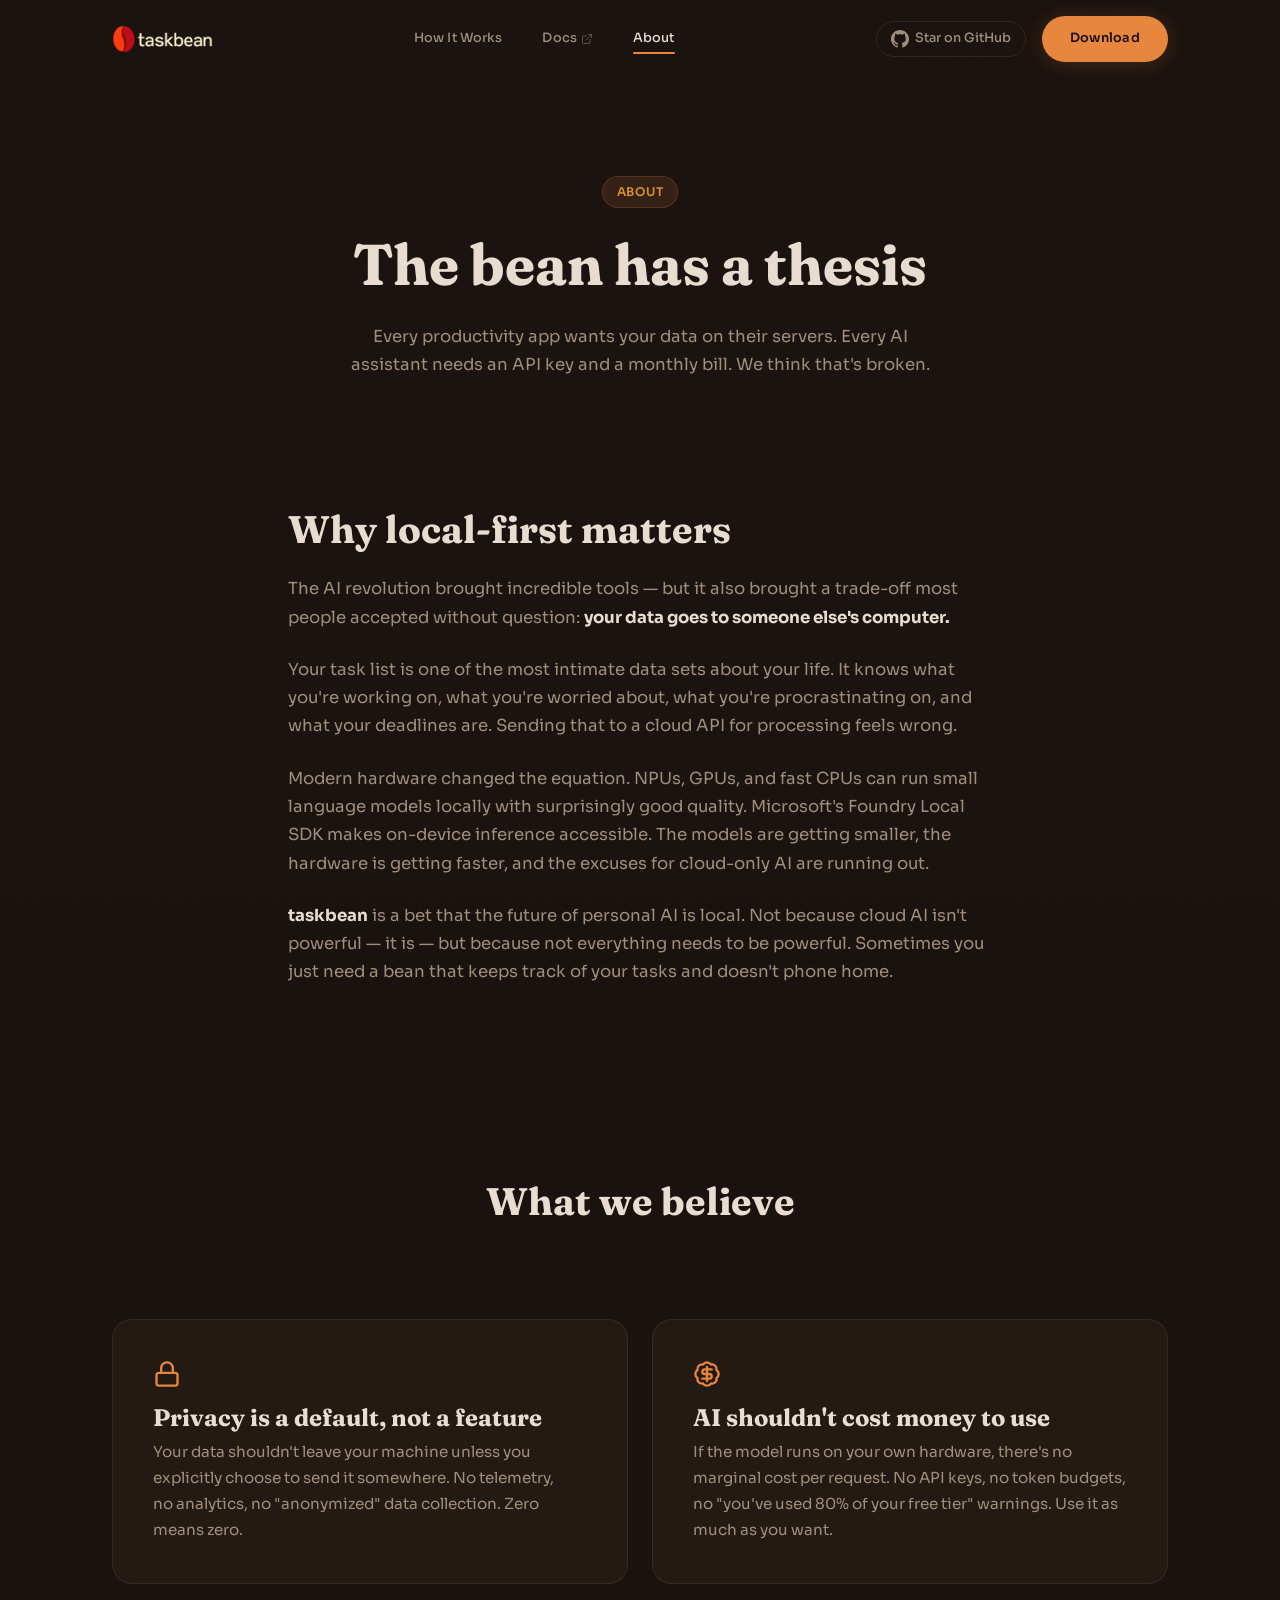
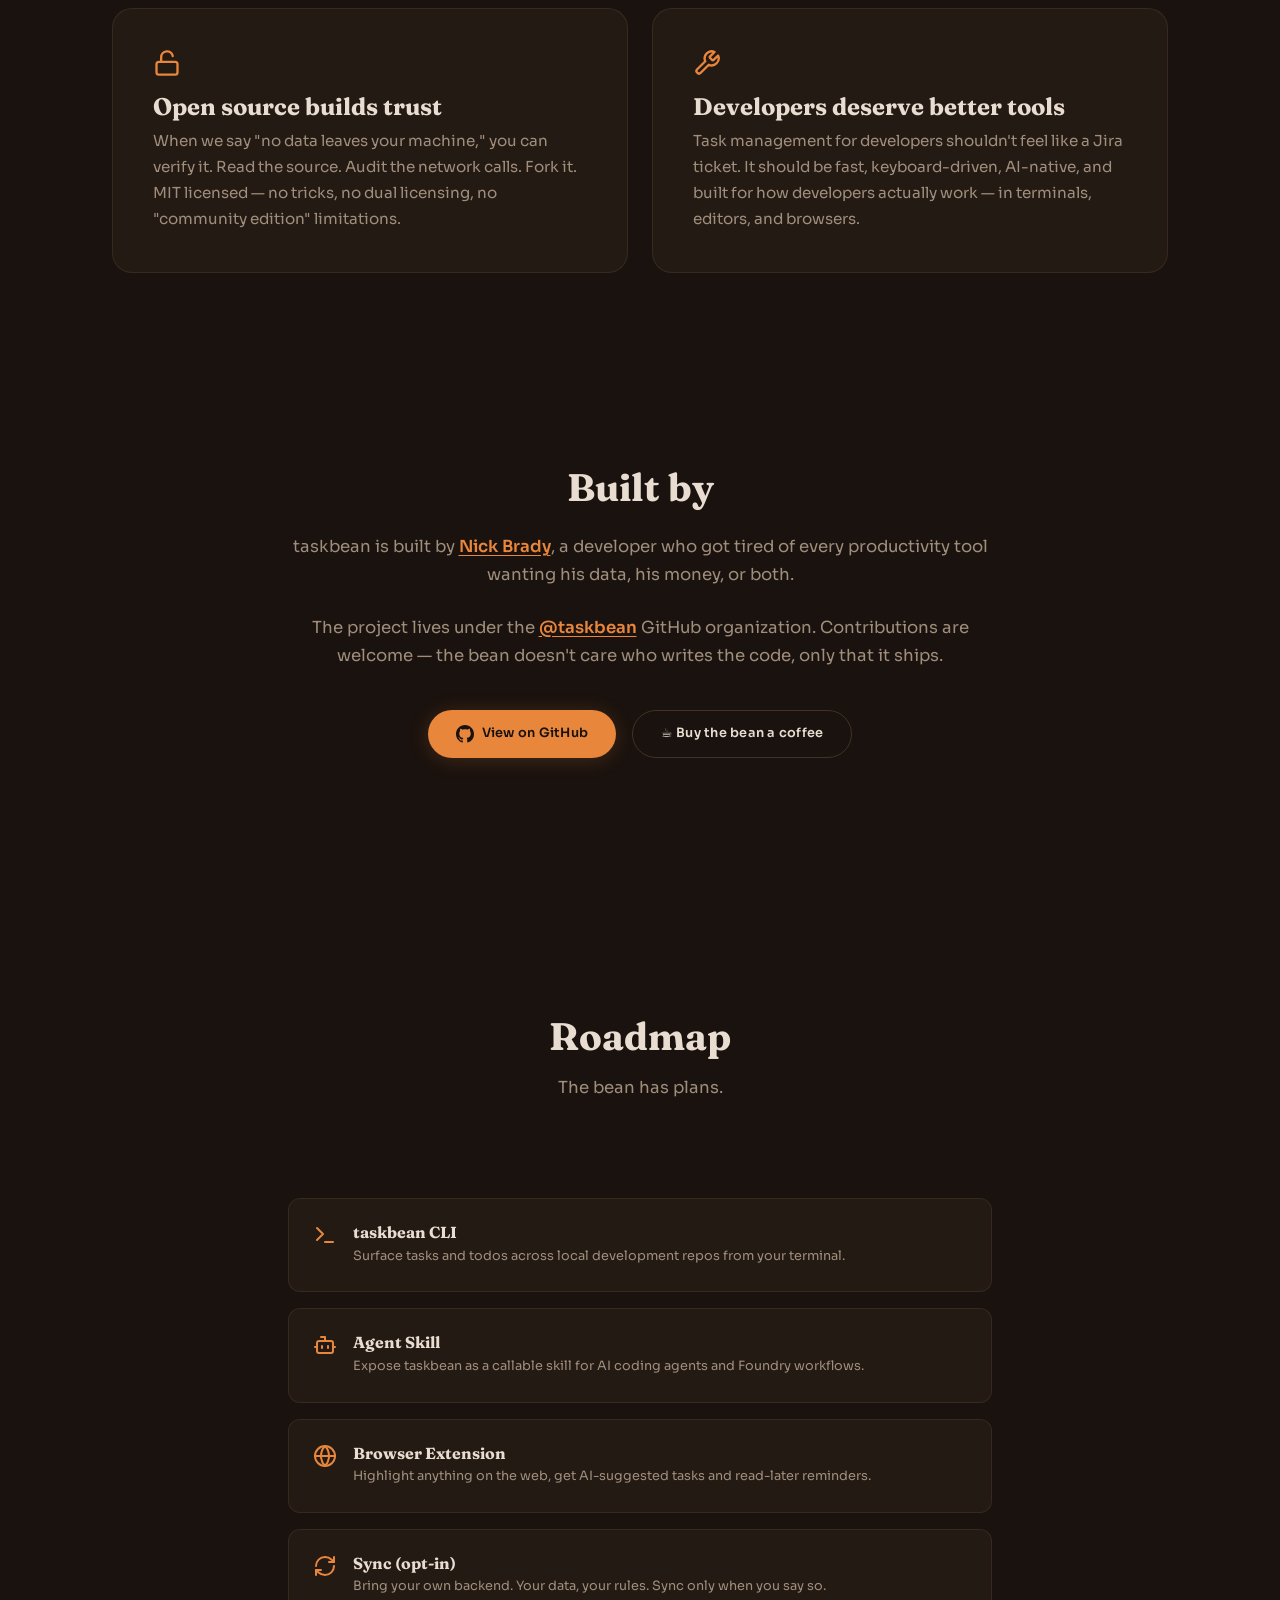
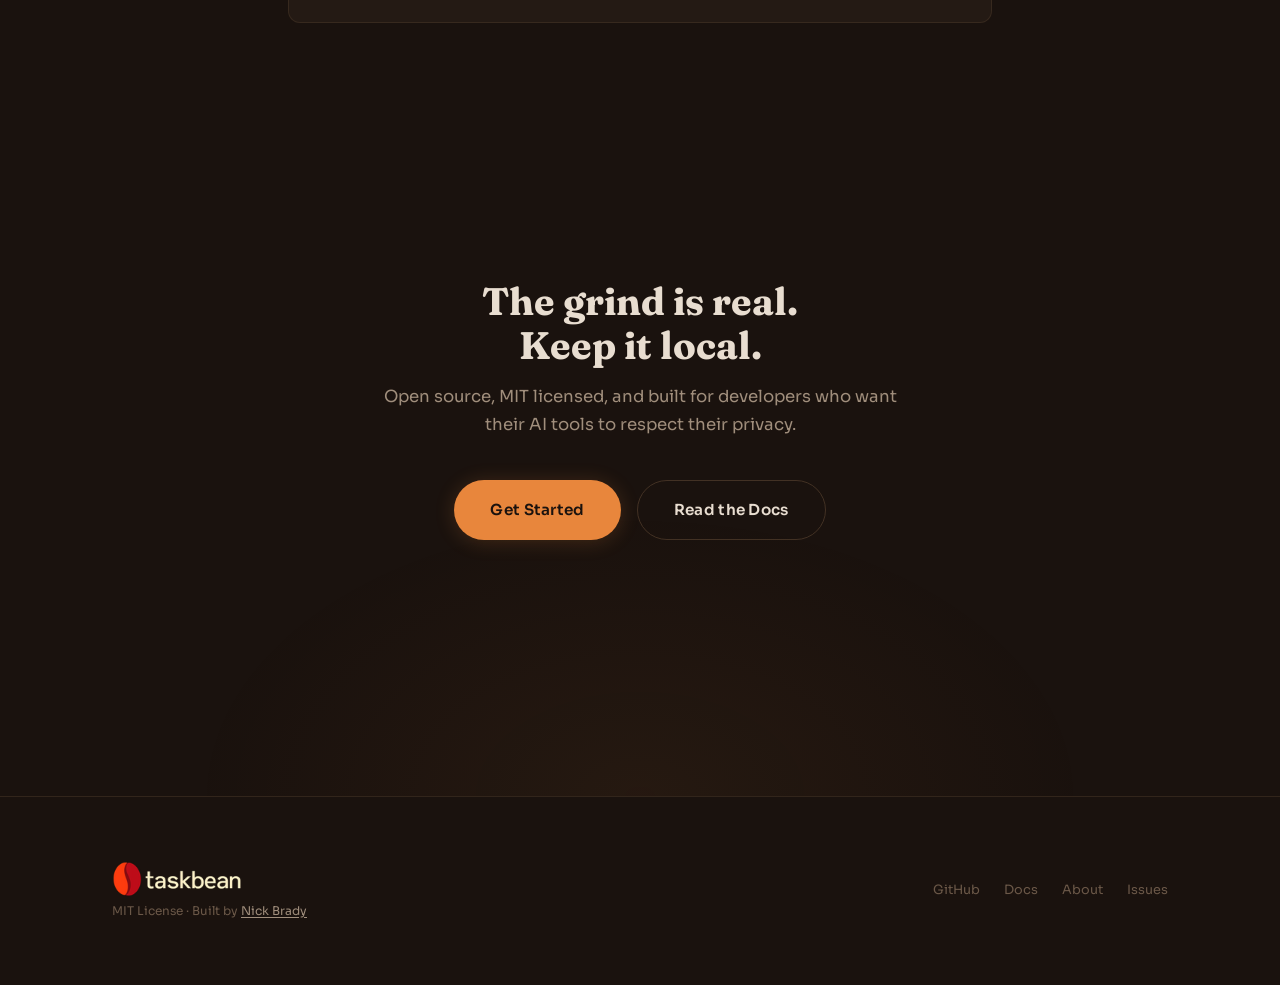
==== commit 8c8a2527: "Update name from Nicholas Brady to Nick Brady Co-authored-by: Copilot <223556219+Copilot@users.norep" ====
--- a/about.html
+++ b/about.html
@@ -108,7 +108,7 @@
       <div class="reveal" style="text-align: center;">
         <h2 style="margin-bottom: var(--s-lg);">Built by</h2>
         <p style="font-size: clamp(1rem, 1.3vw, 1.15rem); margin-inline: auto; margin-bottom: var(--s-lg);">
-          taskbean is built by <a href="https://github.com/nicholasdbrady" style="color: var(--c-primary); text-decoration: underline; text-underline-offset: 3px; font-weight: 600;">Nicholas Brady</a>, a developer who got tired of every productivity tool wanting his data, his money, or both.
+          taskbean is built by <a href="https://github.com/nicholasdbrady" style="color: var(--c-primary); text-decoration: underline; text-underline-offset: 3px; font-weight: 600;">Nick Brady</a>, a developer who got tired of every productivity tool wanting his data, his money, or both.
         </p>
         <p style="font-size: clamp(1rem, 1.3vw, 1.15rem); margin-inline: auto; margin-bottom: var(--s-xl);">
           The project lives under the <a href="https://github.com/taskbean" style="color: var(--c-primary); text-decoration: underline; text-underline-offset: 3px; font-weight: 600;">@taskbean</a> GitHub organization. Contributions are welcome — the bean doesn't care who writes the code, only that it ships.
@@ -184,7 +184,7 @@
     <div class="container footer__inner">
       <div class="footer__left">
         <span class="footer__brand"><img src="assets/wordmark-footer.png" alt="taskbean" class="footer__logo-img" width="173" height="48"></span>
-        <span class="footer__copy">MIT License · Built by <a href="https://github.com/nicholasdbrady" style="color: var(--c-text-2); text-decoration: underline; text-underline-offset: 2px;">Nicholas Brady</a></span>
+        <span class="footer__copy">MIT License · Built by <a href="https://github.com/nicholasdbrady" style="color: var(--c-text-2); text-decoration: underline; text-underline-offset: 2px;">Nick Brady</a></span>
       </div>
       <div class="footer__links">
         <a href="https://github.com/taskbean/taskbean" class="footer__link" target="_blank" rel="noopener">GitHub</a>
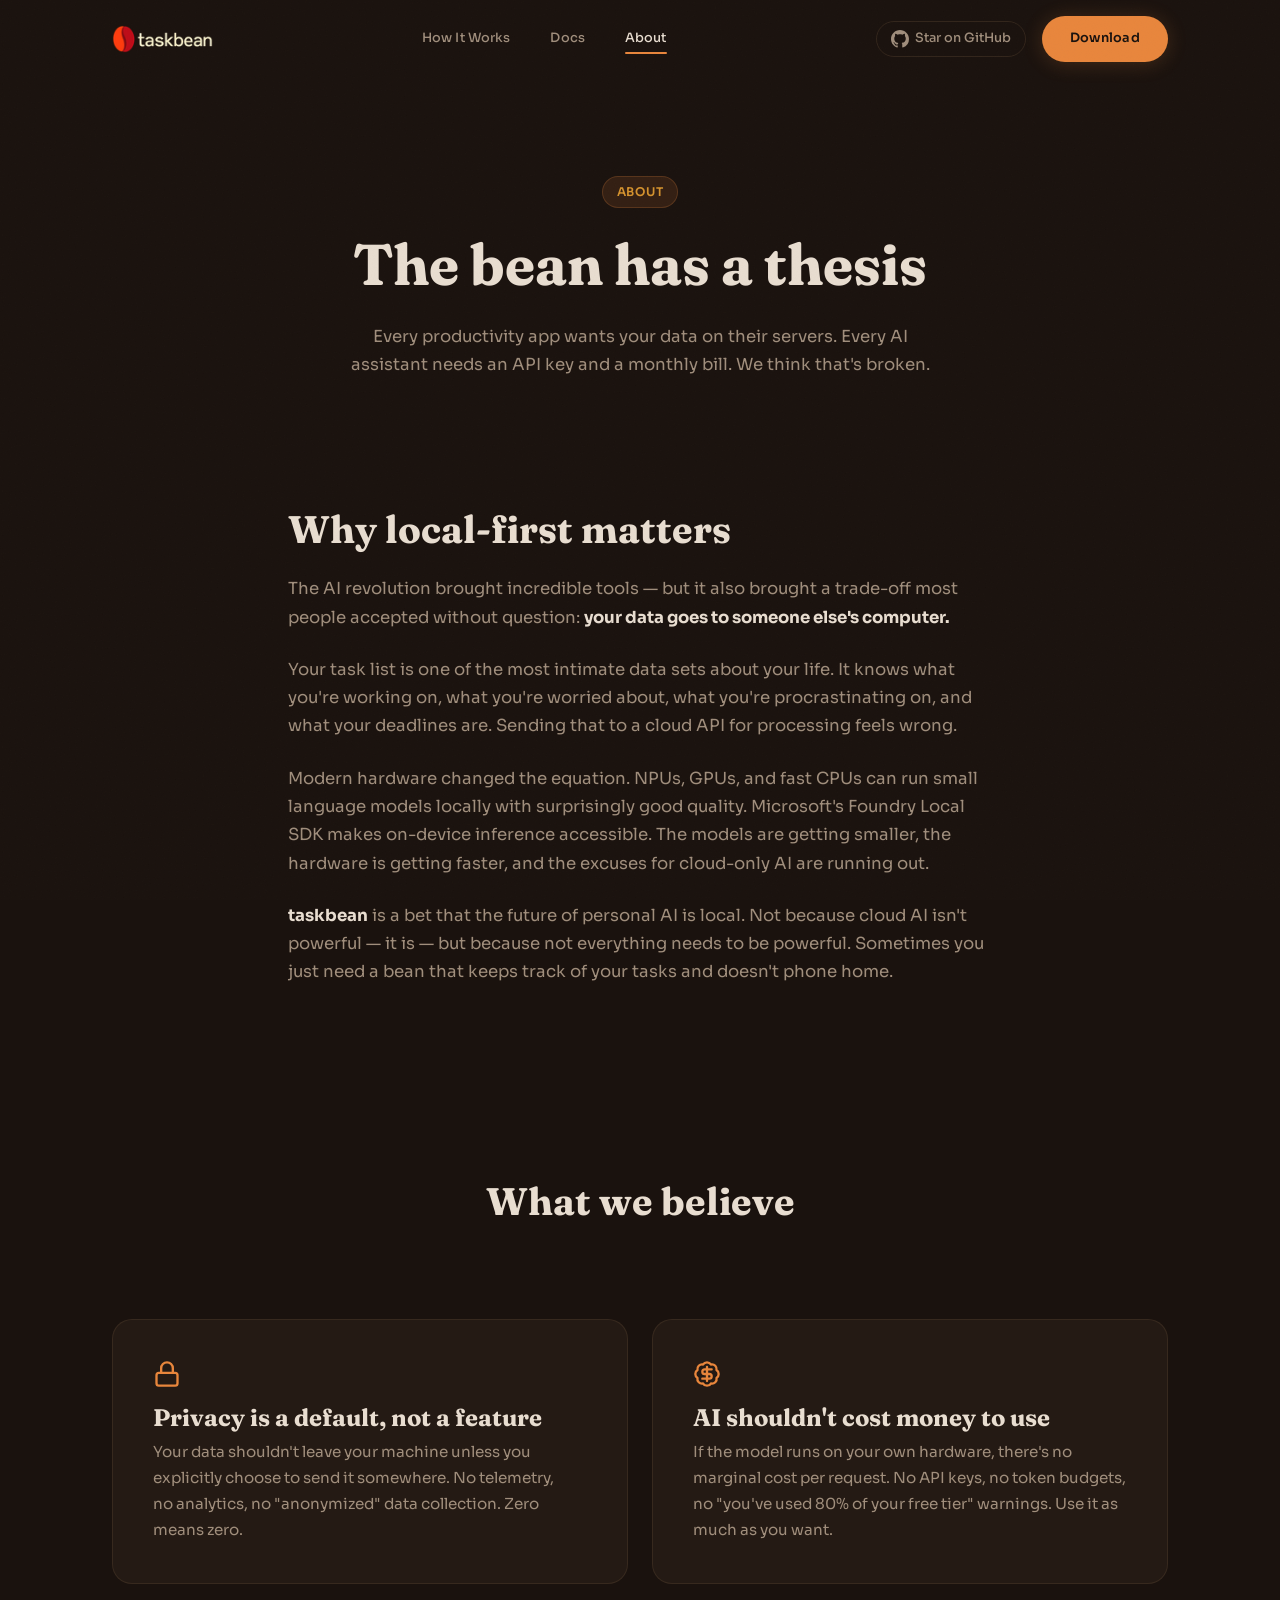
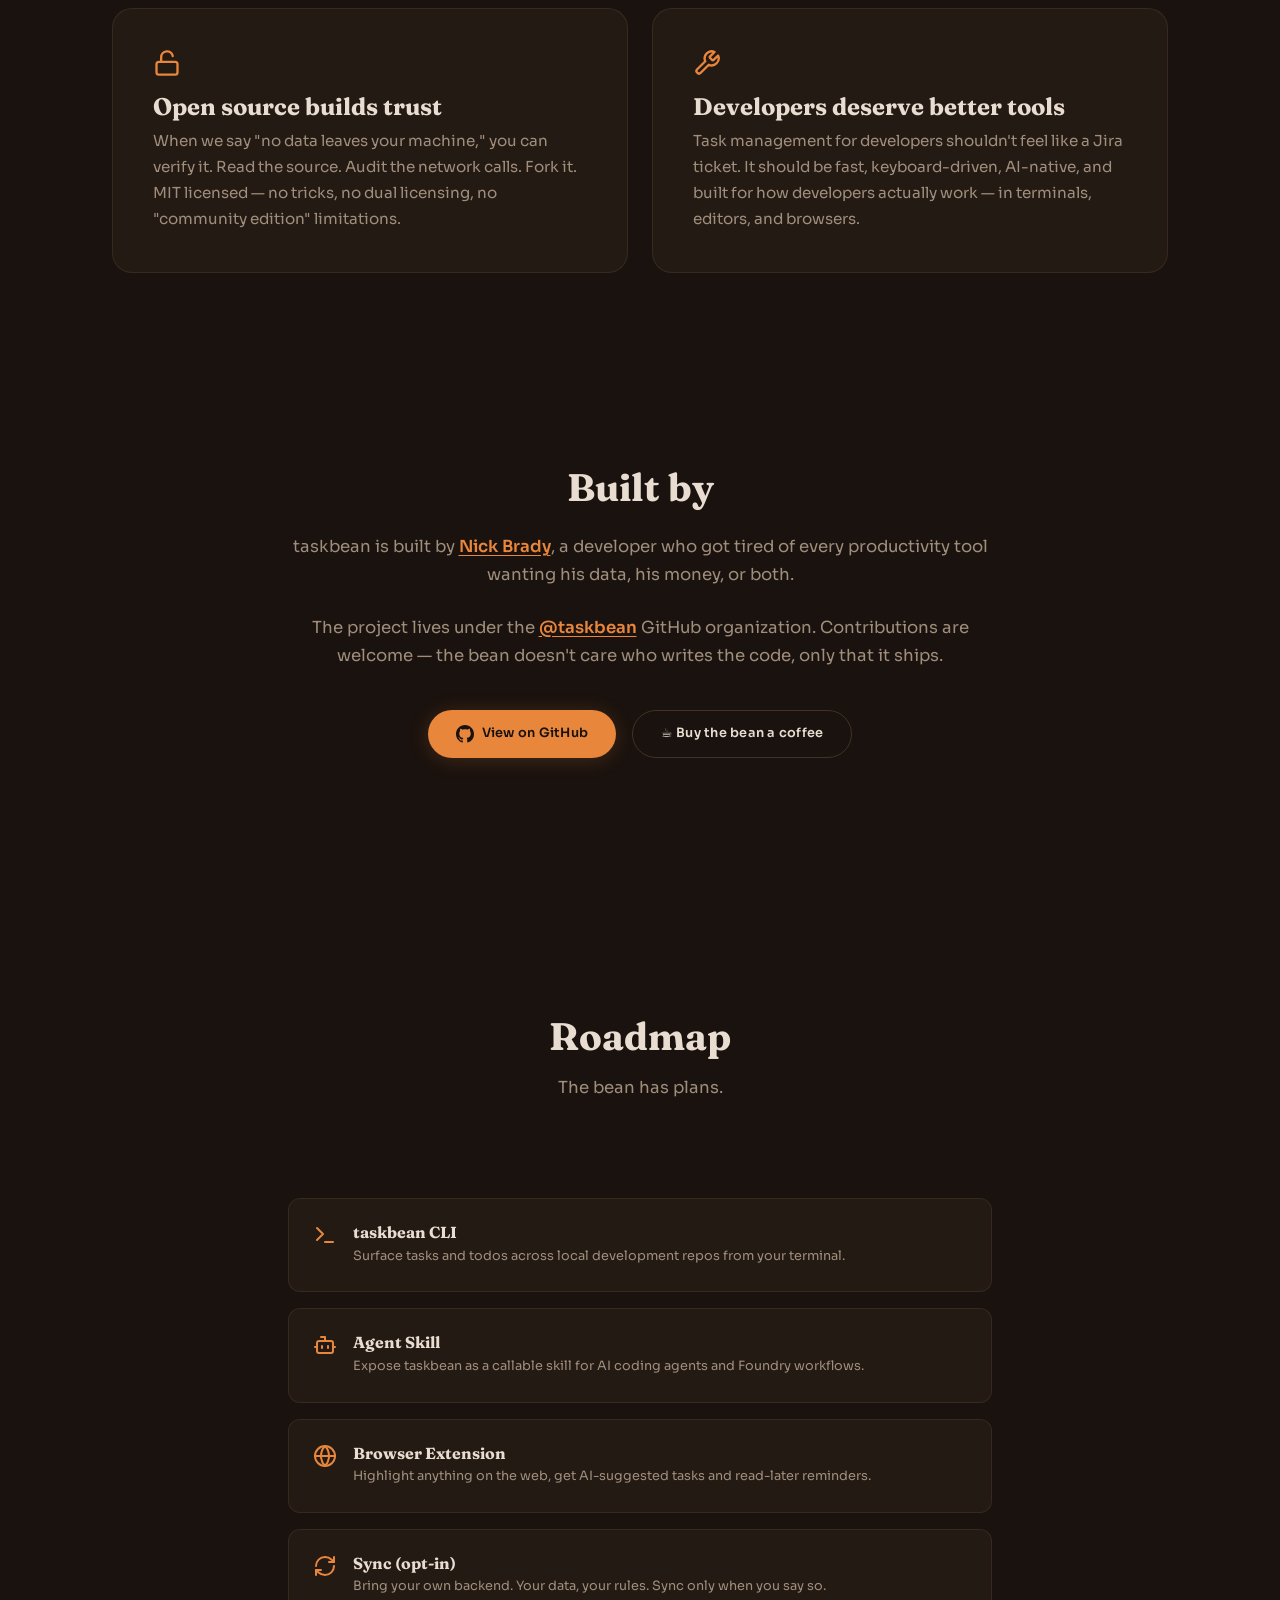
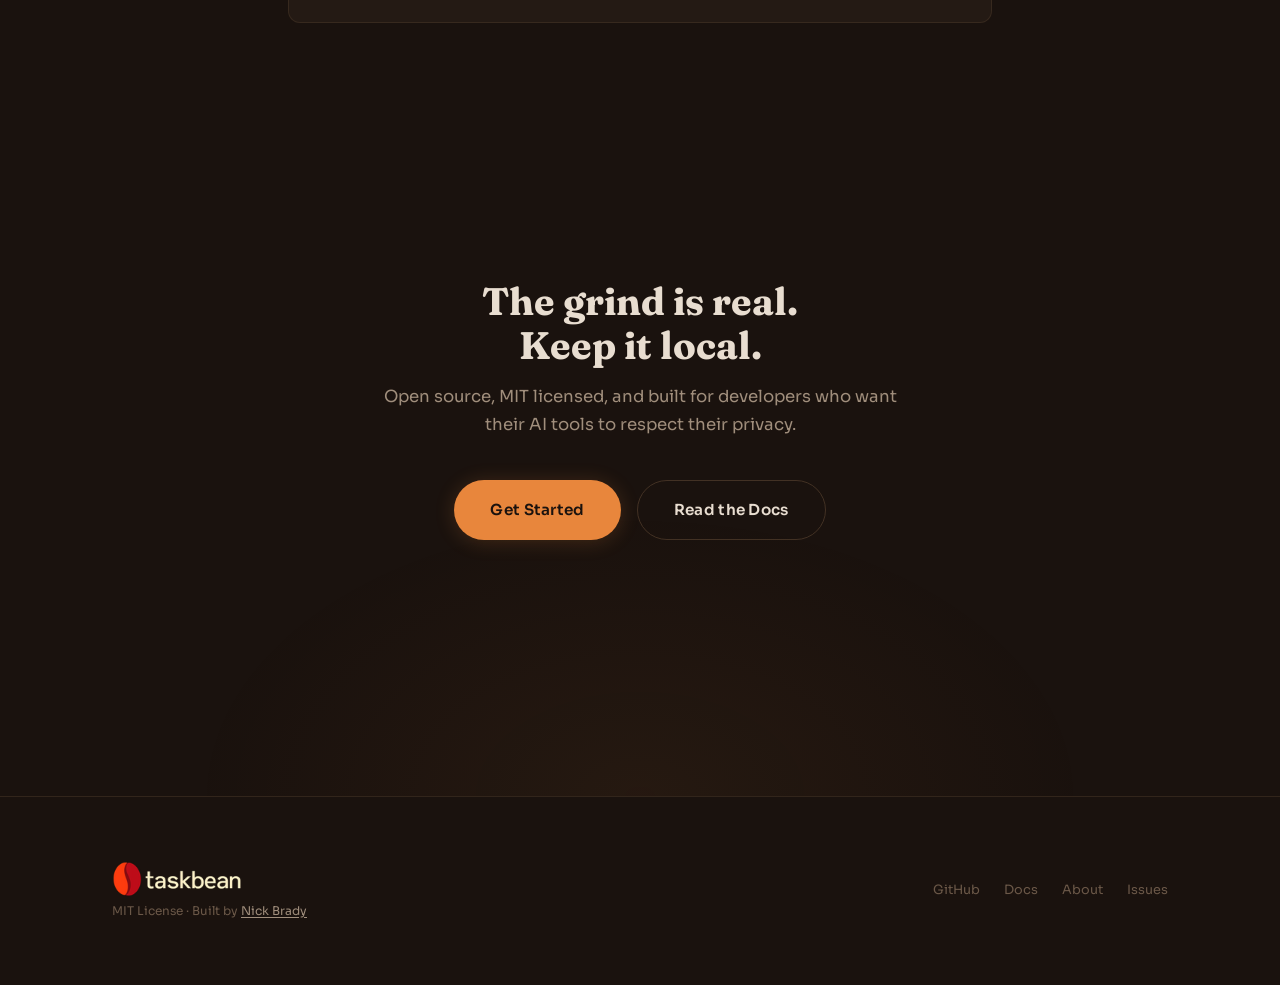
==== commit 93f5cb75: "Unify docs.taskbean.ai brand with main site - Force dark mode with #1A120E background matching main " ====
--- a/about.html
+++ b/about.html
@@ -24,7 +24,7 @@
       </button>
       <div class="nav__links">
         <a href="how-it-works.html" class="nav__link">How It Works</a>
-        <a href="https://docs.taskbean.ai" class="nav__link nav__link--external">Docs<svg class="nav__external-icon" viewBox="0 0 24 24" fill="none" stroke="currentColor" stroke-width="2" stroke-linecap="round" stroke-linejoin="round"><path d="M18 13v6a2 2 0 01-2 2H5a2 2 0 01-2-2V8a2 2 0 012-2h6"/><polyline points="15 3 21 3 21 9"/><line x1="10" y1="14" x2="21" y2="3"/></svg></a>
+        <a href="https://docs.taskbean.ai" class="nav__link">Docs</a>
         <a href="about.html" class="nav__link">About</a>
       </div>
       <div class="nav__actions">
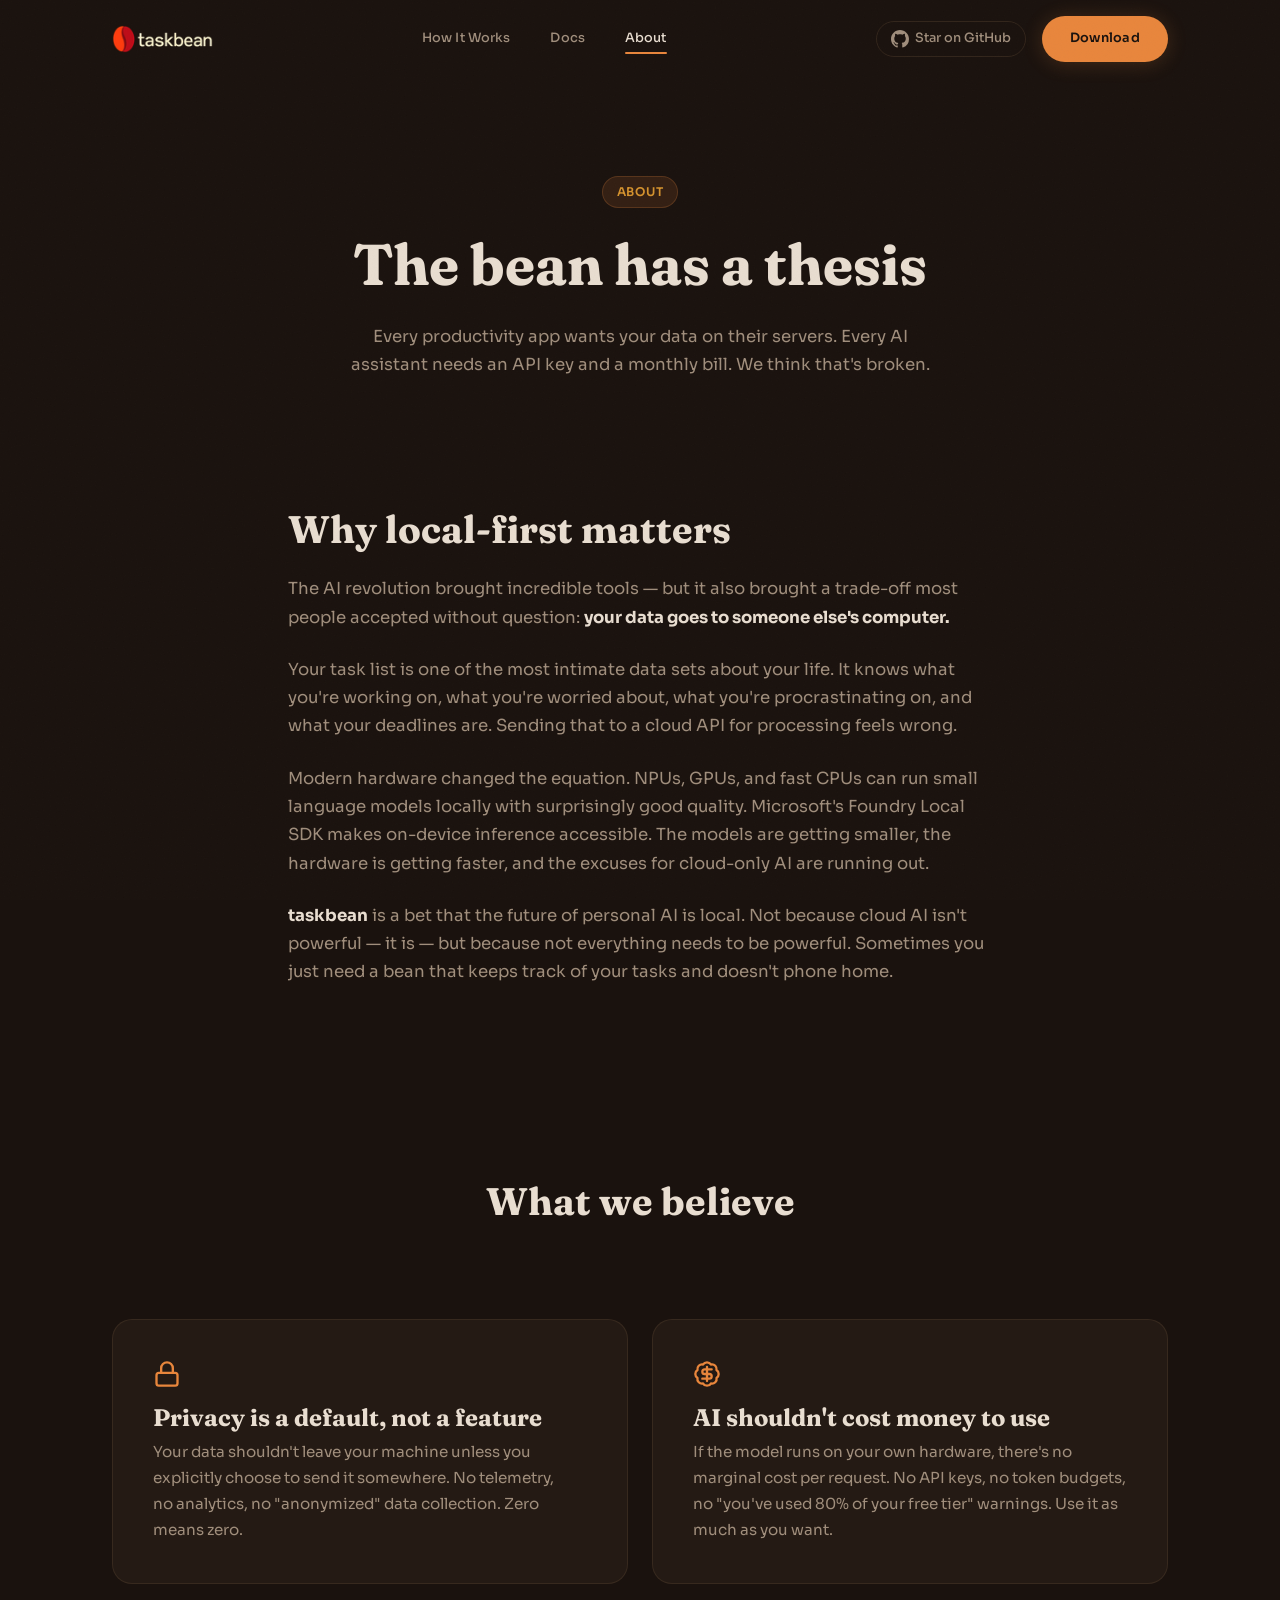
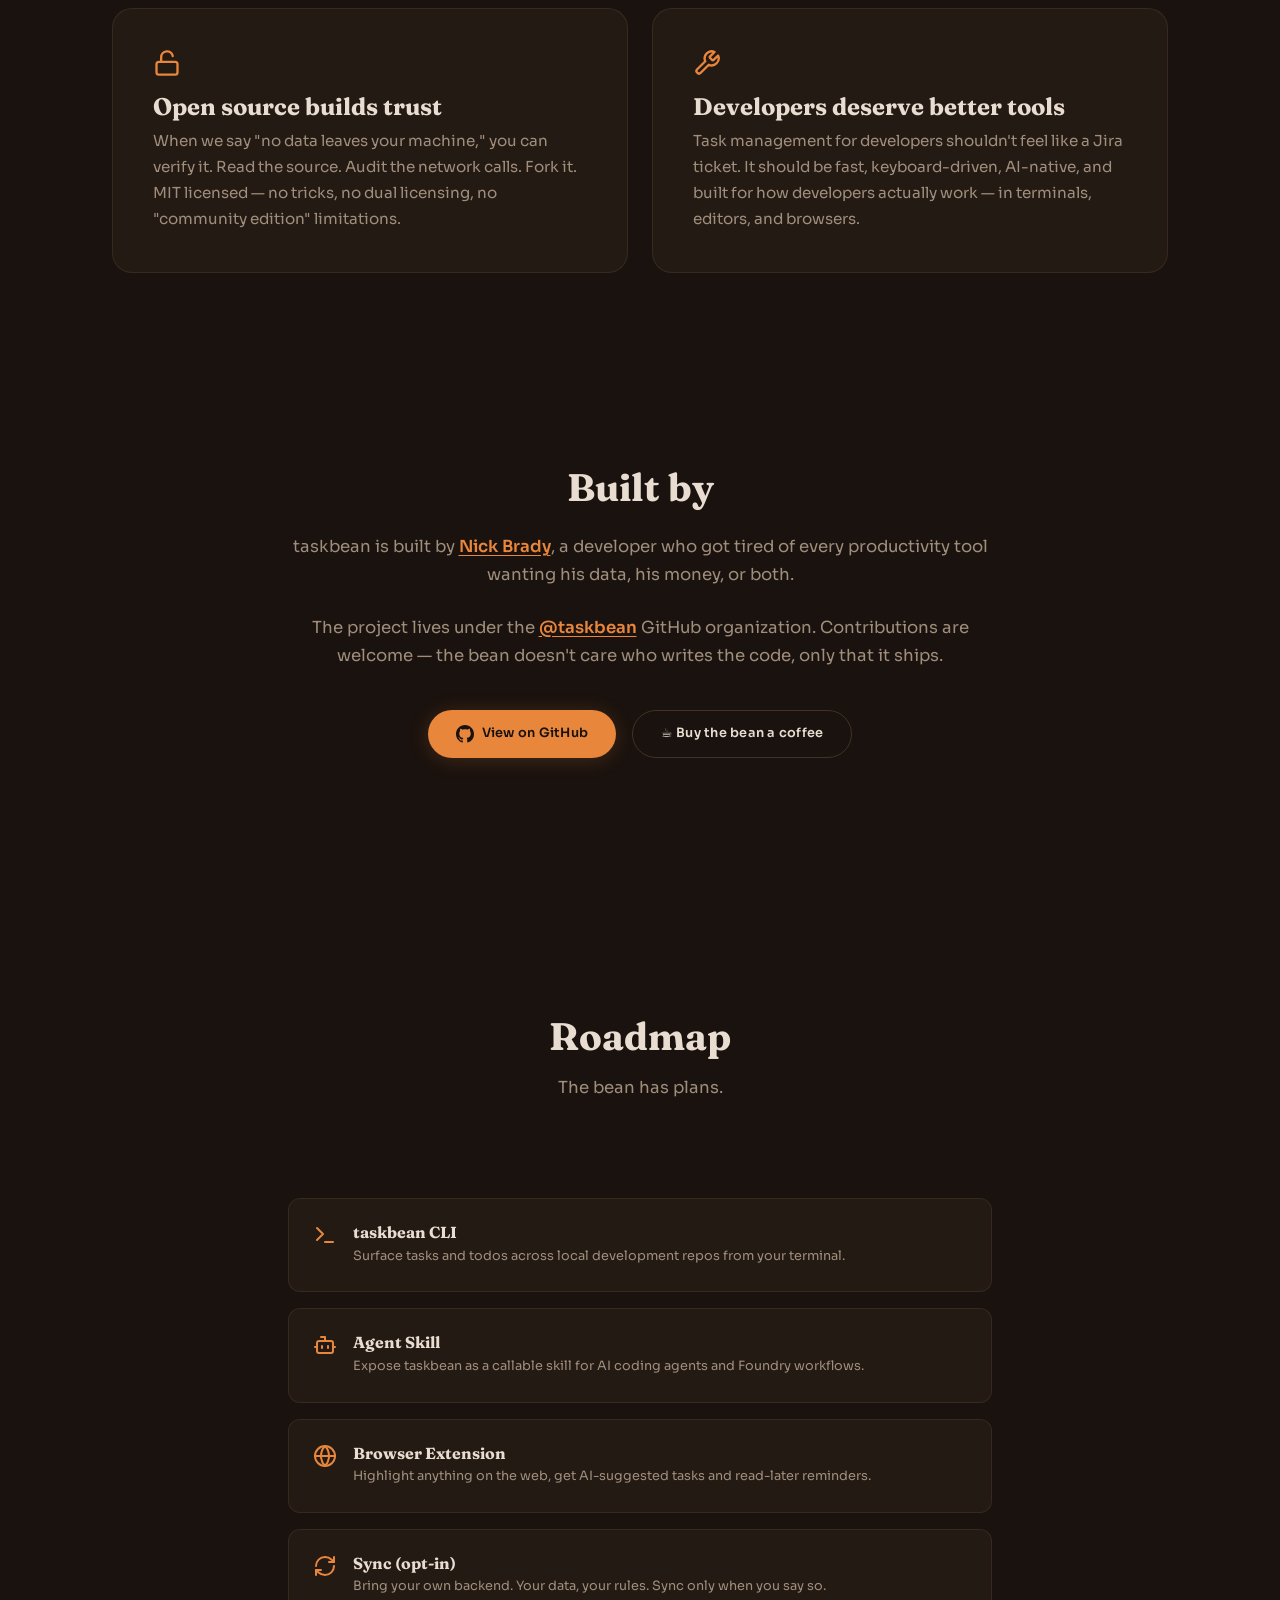
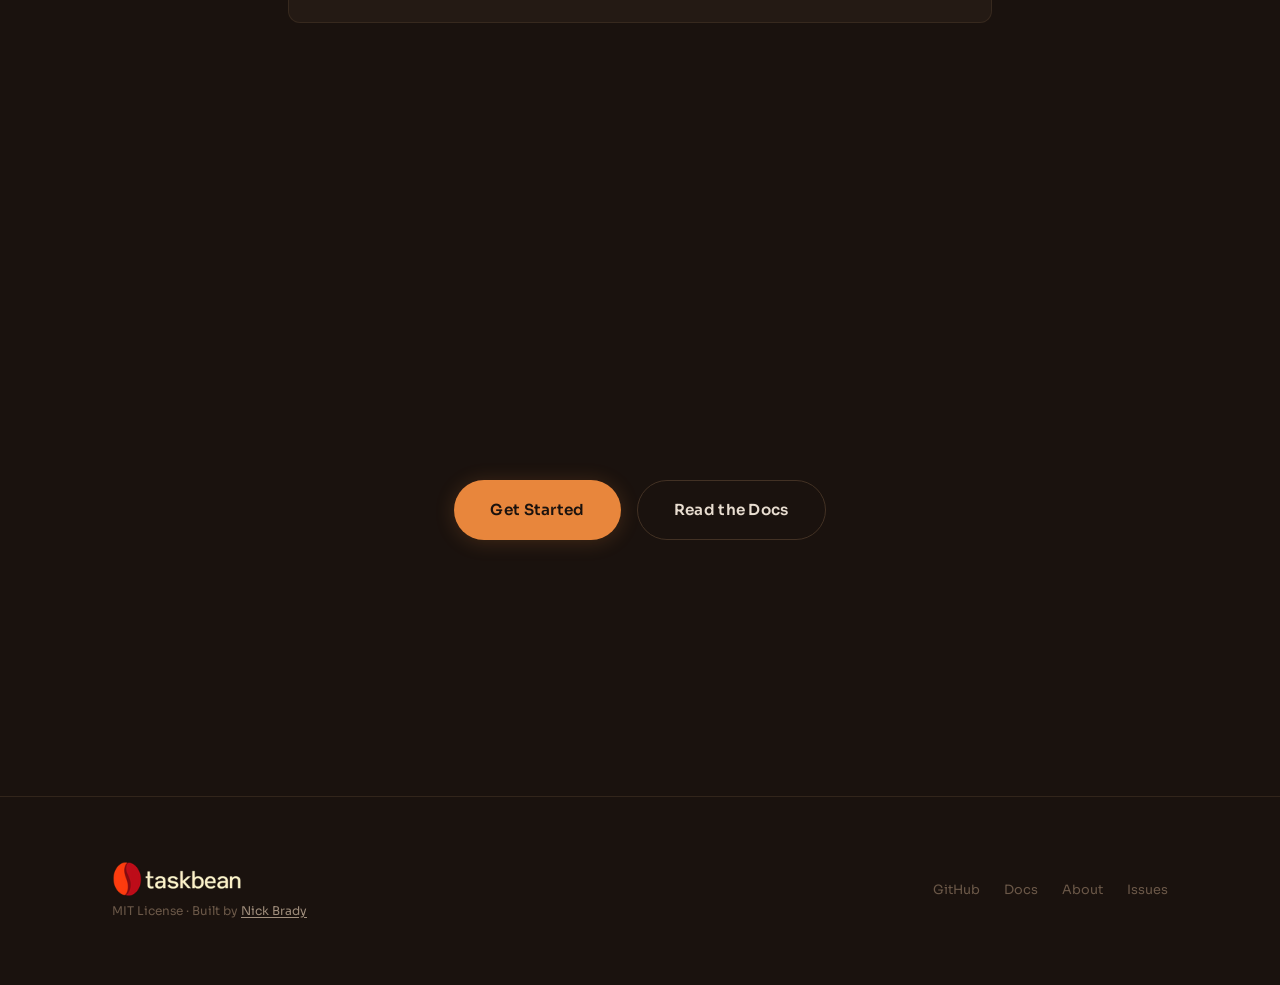
==== commit 87cdf0dd: "feat: add latte light mode, new favicon, and light wordmark - Remove strict dark mode; add light/dar" ====
--- a/about.html
+++ b/about.html
@@ -7,7 +7,8 @@
   <script defer src="https://cloud.umami.is/script.js" data-website-id="c82a8caa-5d07-47bd-8e62-52bf5947c08b"></script>
   <meta name="description" content="Why taskbean exists — the mission behind a fully local, privacy-first AI task manager.">
   <link rel="canonical" href="https://taskbean.ai/about.html">
-  <link rel="icon" href="data:image/svg+xml,<svg xmlns='http://www.w3.org/2000/svg' viewBox='0 0 100 100'><text y='.9em' font-size='90'>☕</text></svg>">
+  <link rel="icon" type="image/png" sizes="32x32" href="assets/favicon-32.png">
+  <link rel="apple-touch-icon" sizes="180x180" href="assets/favicon-180.png">
   <link rel="stylesheet" href="css/style.css">
   <script src="vendor/lucide.min.js"></script>
 </head>
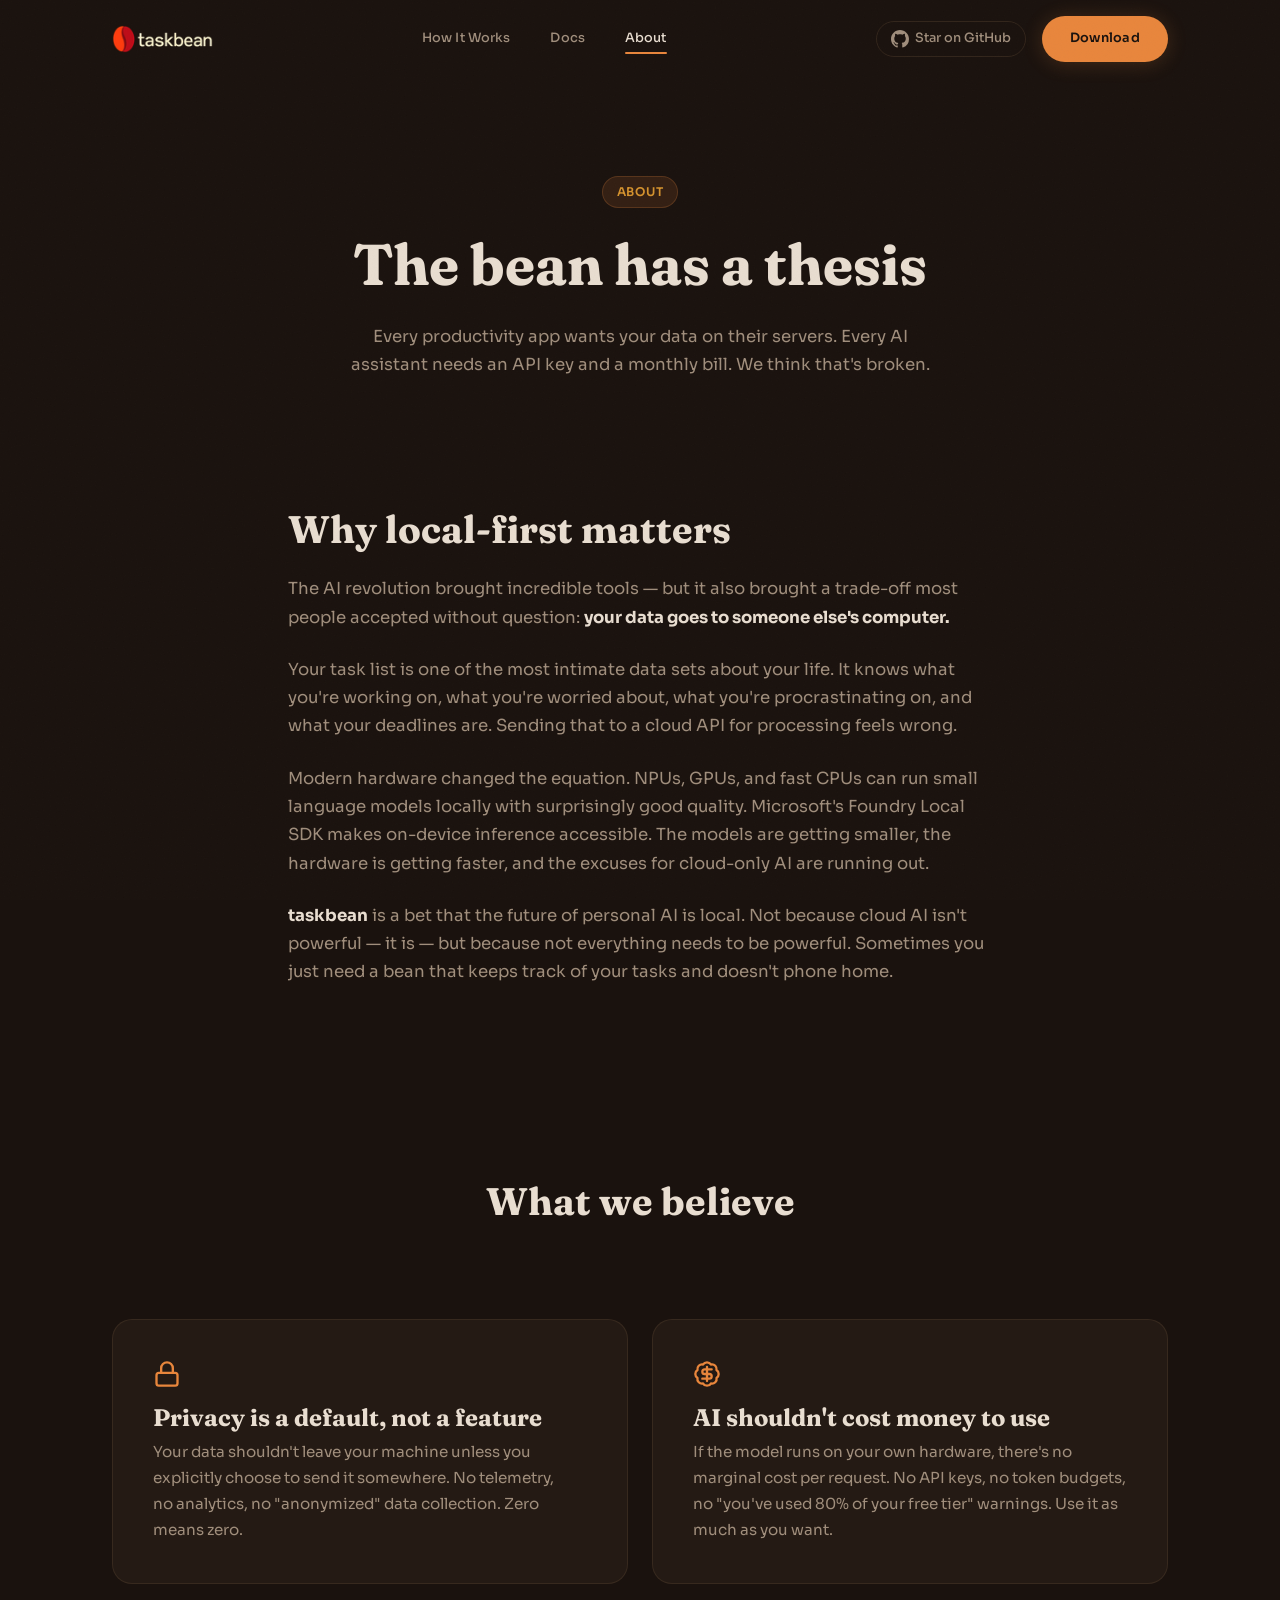
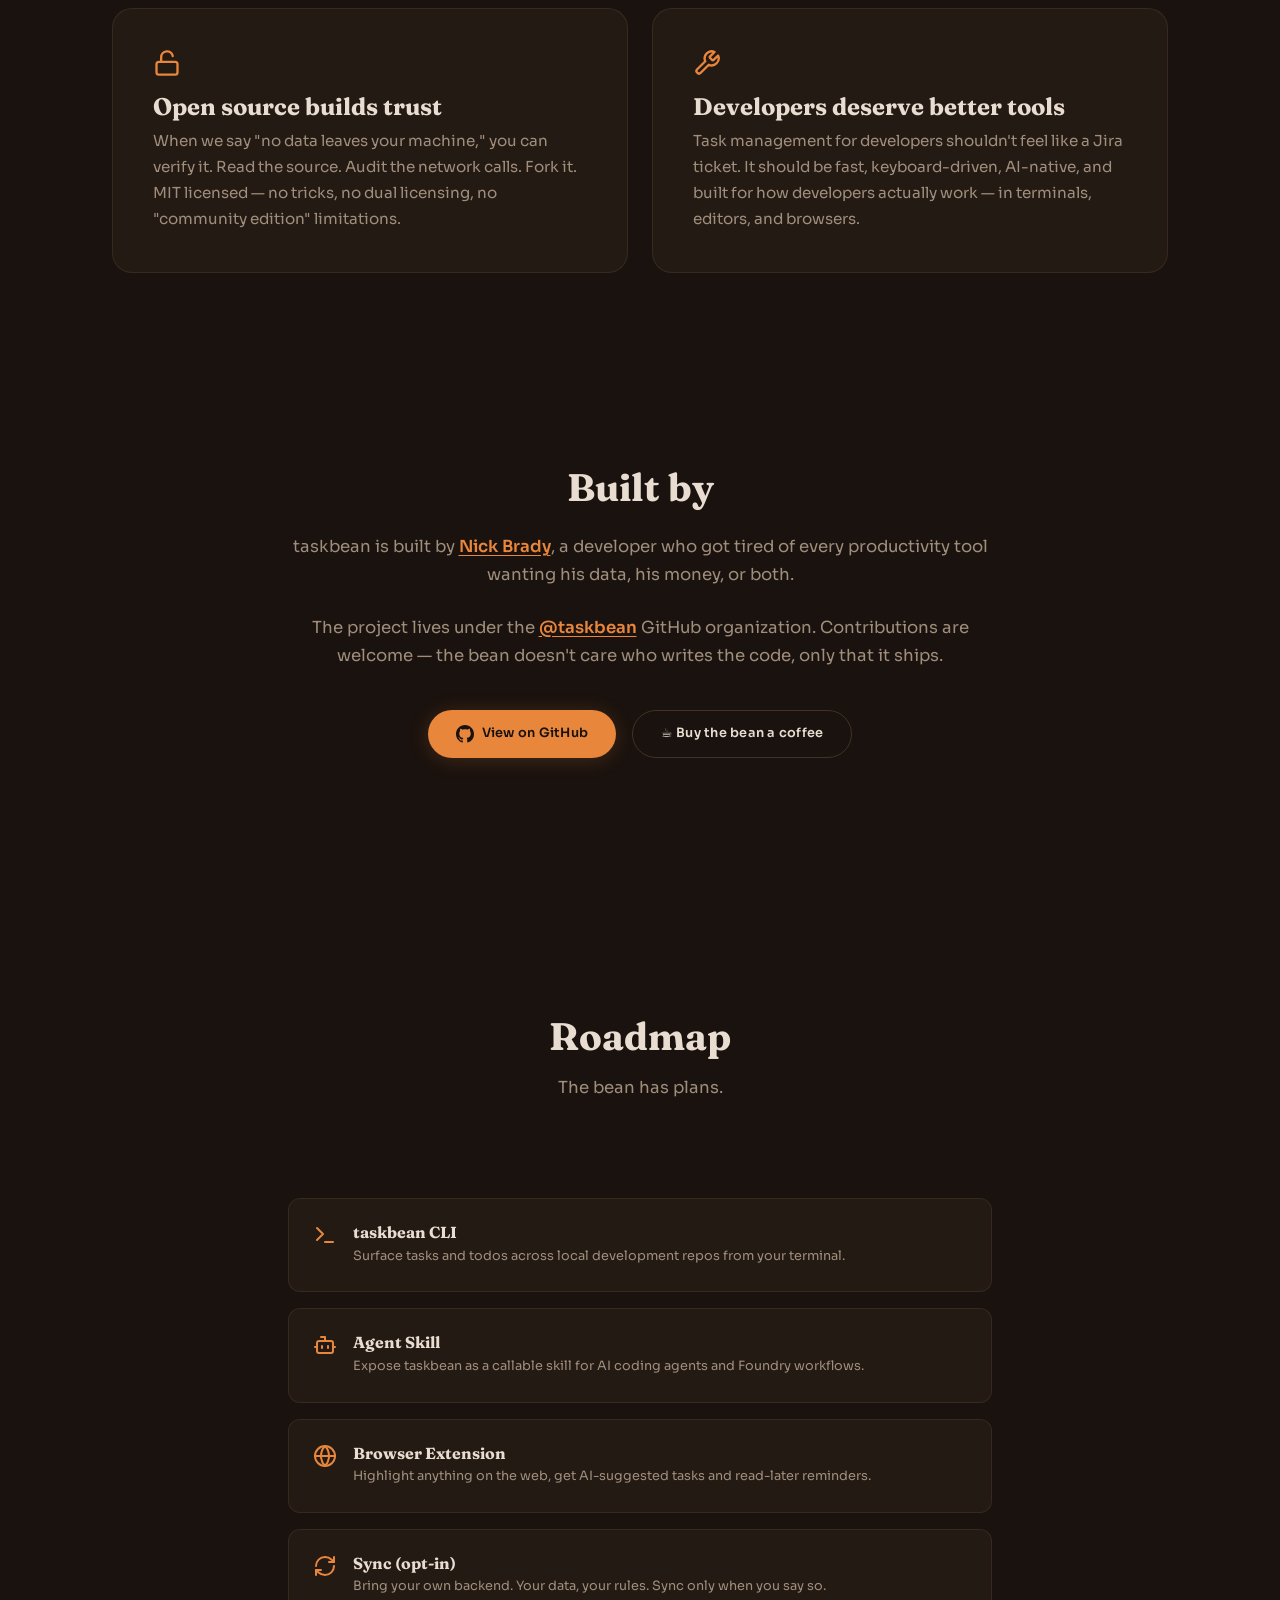
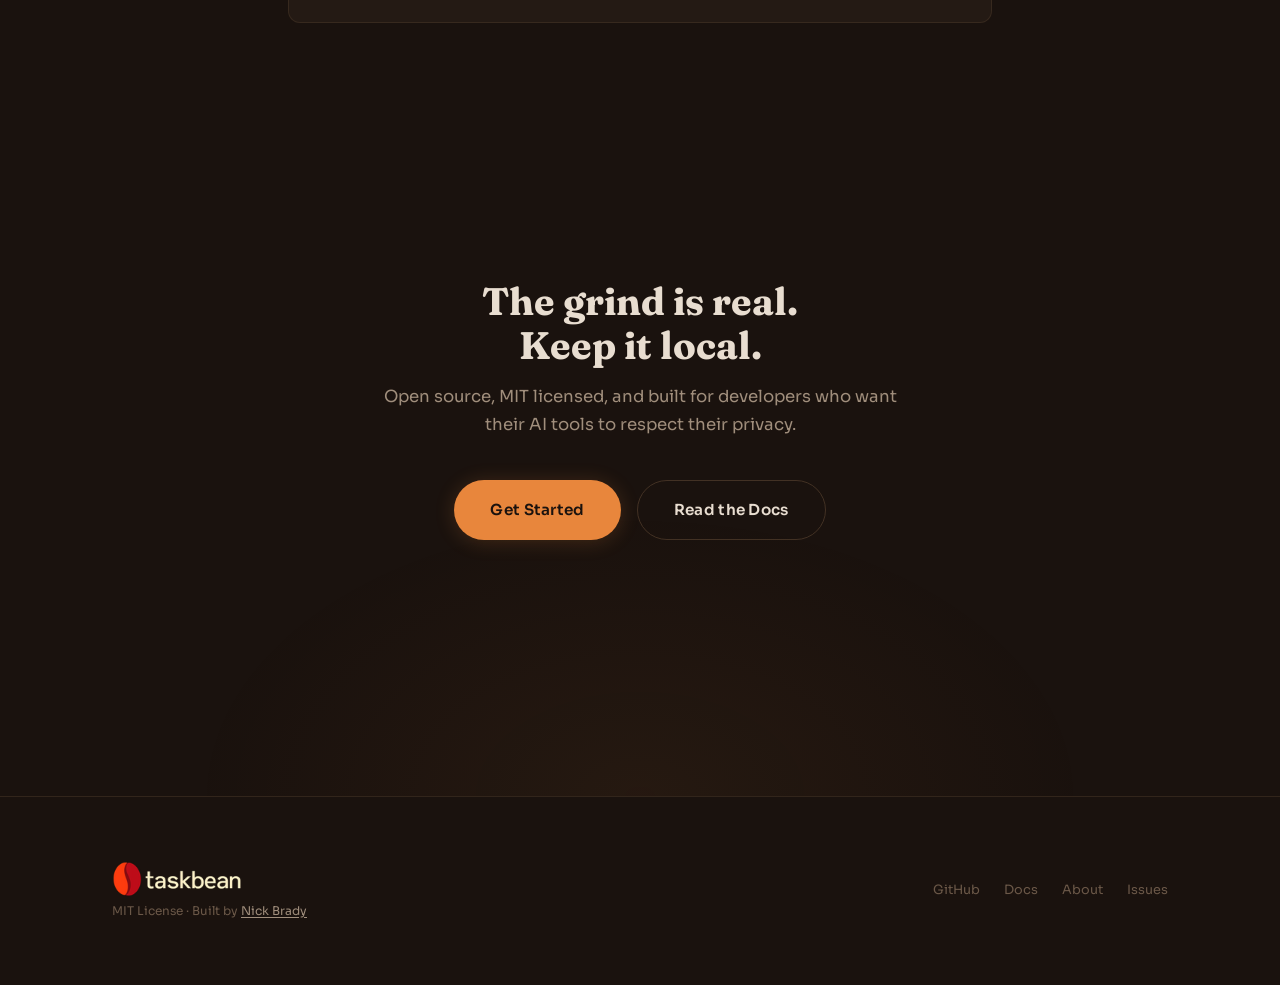
==== commit a2c331c4: "fix: add favicon.ico at root for browser compatibility Browsers auto-request /favicon.ico regardless" ====
--- a/about.html
+++ b/about.html
@@ -7,6 +7,7 @@
   <script defer src="https://cloud.umami.is/script.js" data-website-id="c82a8caa-5d07-47bd-8e62-52bf5947c08b"></script>
   <meta name="description" content="Why taskbean exists — the mission behind a fully local, privacy-first AI task manager.">
   <link rel="canonical" href="https://taskbean.ai/about.html">
+  <link rel="icon" href="/favicon.ico" sizes="any">
   <link rel="icon" type="image/png" sizes="32x32" href="assets/favicon-32.png">
   <link rel="apple-touch-icon" sizes="180x180" href="assets/favicon-180.png">
   <link rel="stylesheet" href="css/style.css">
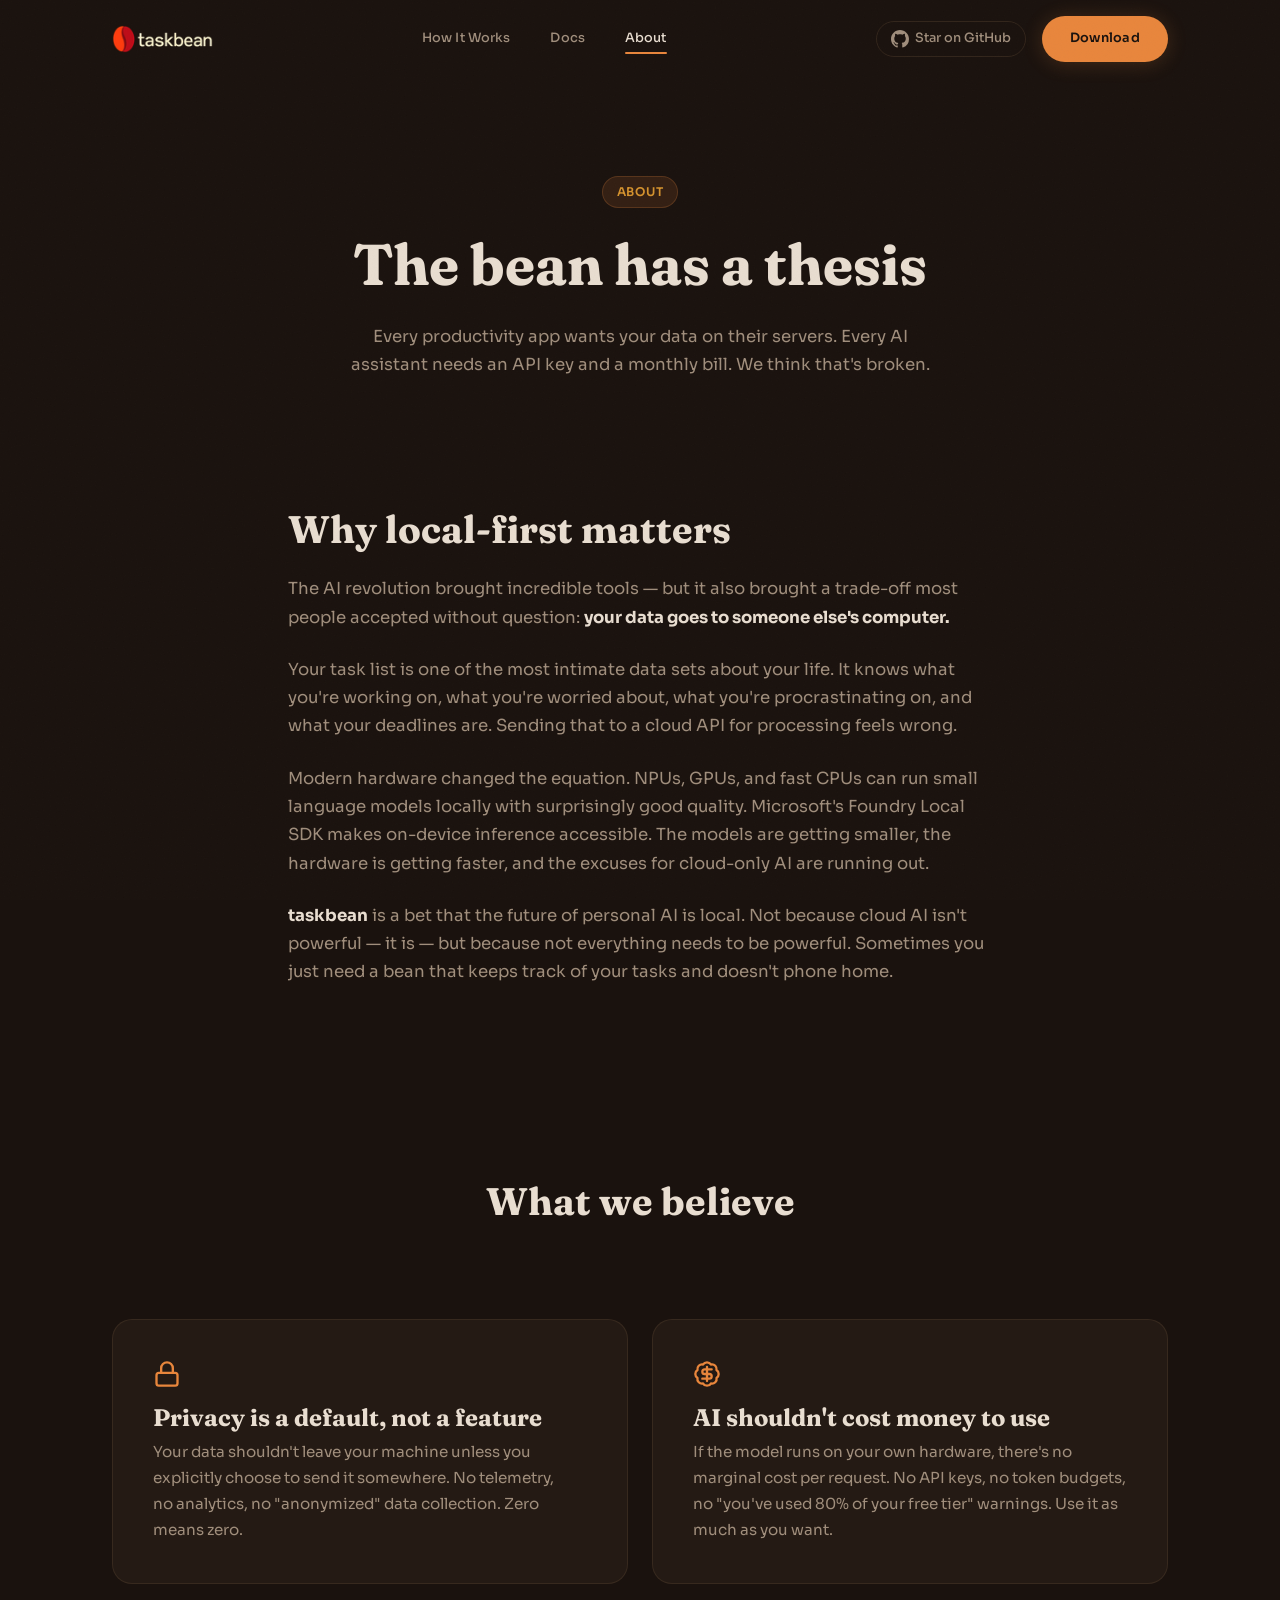
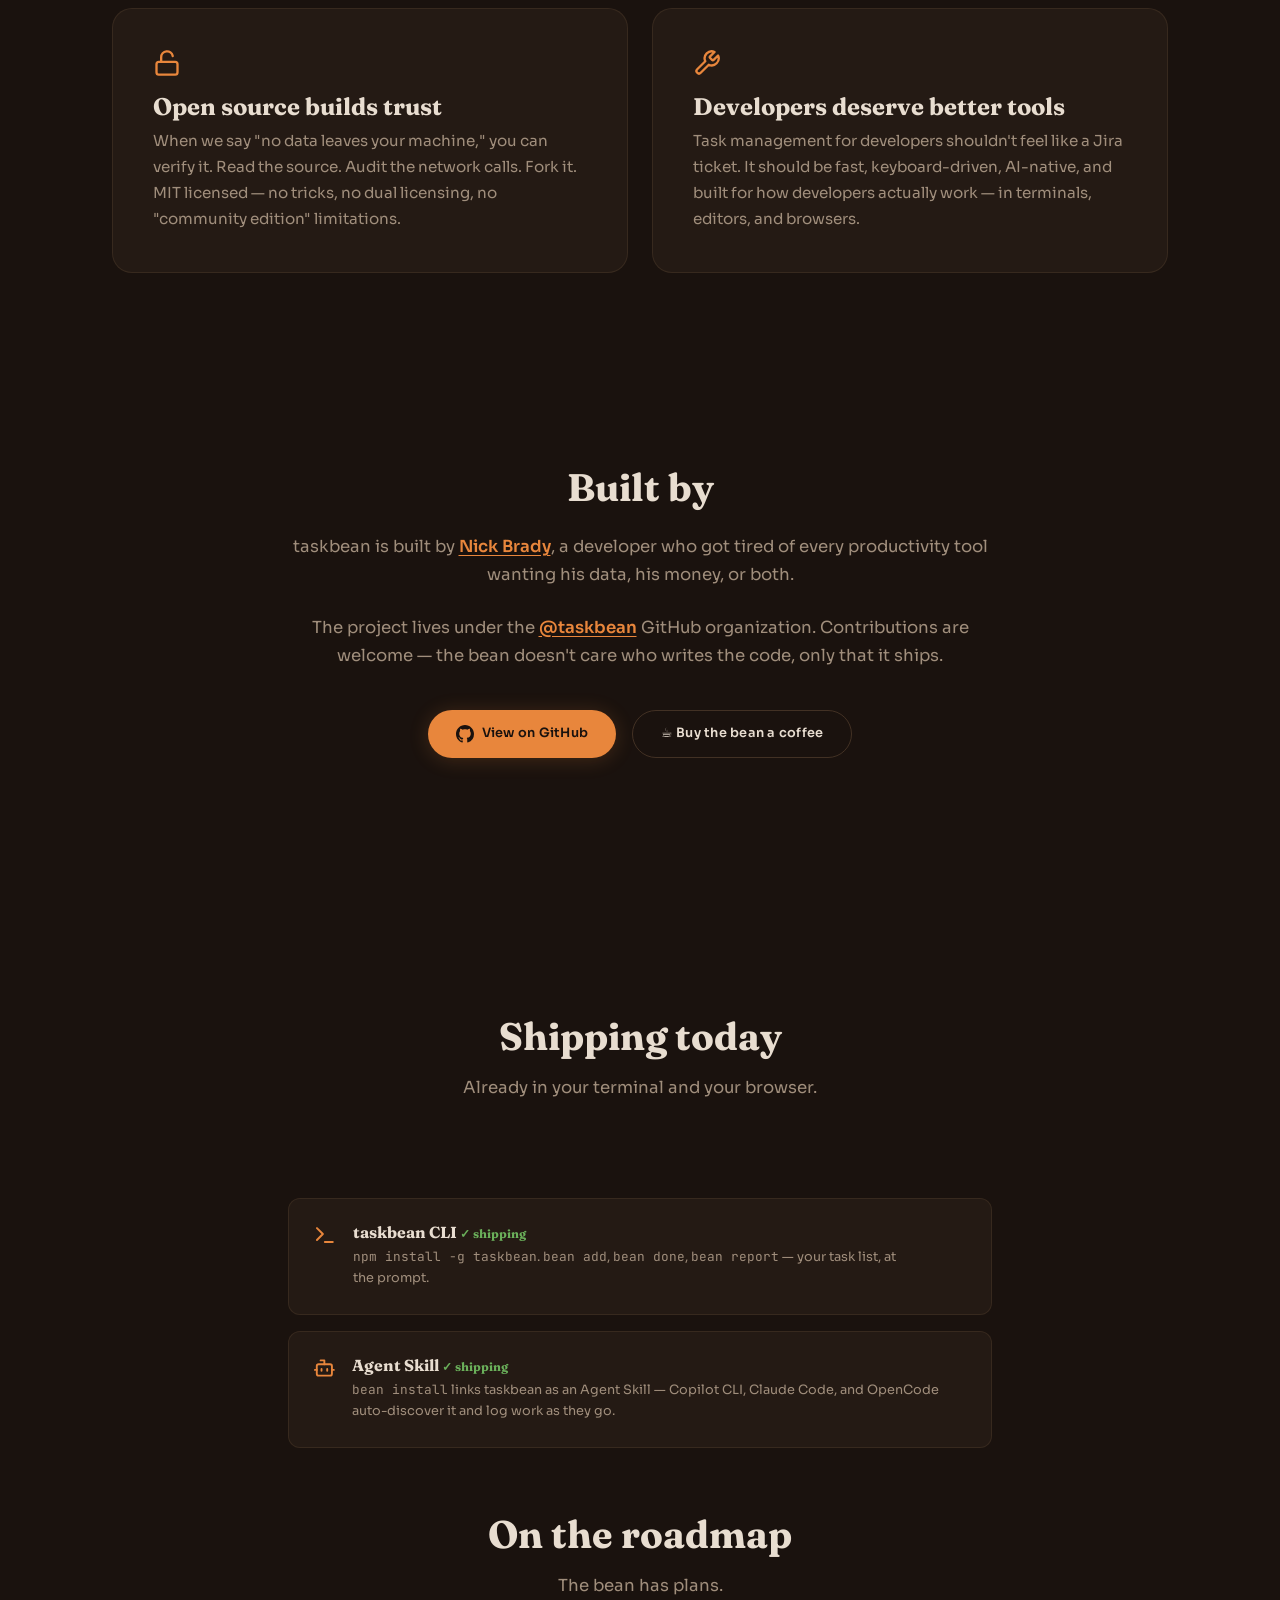
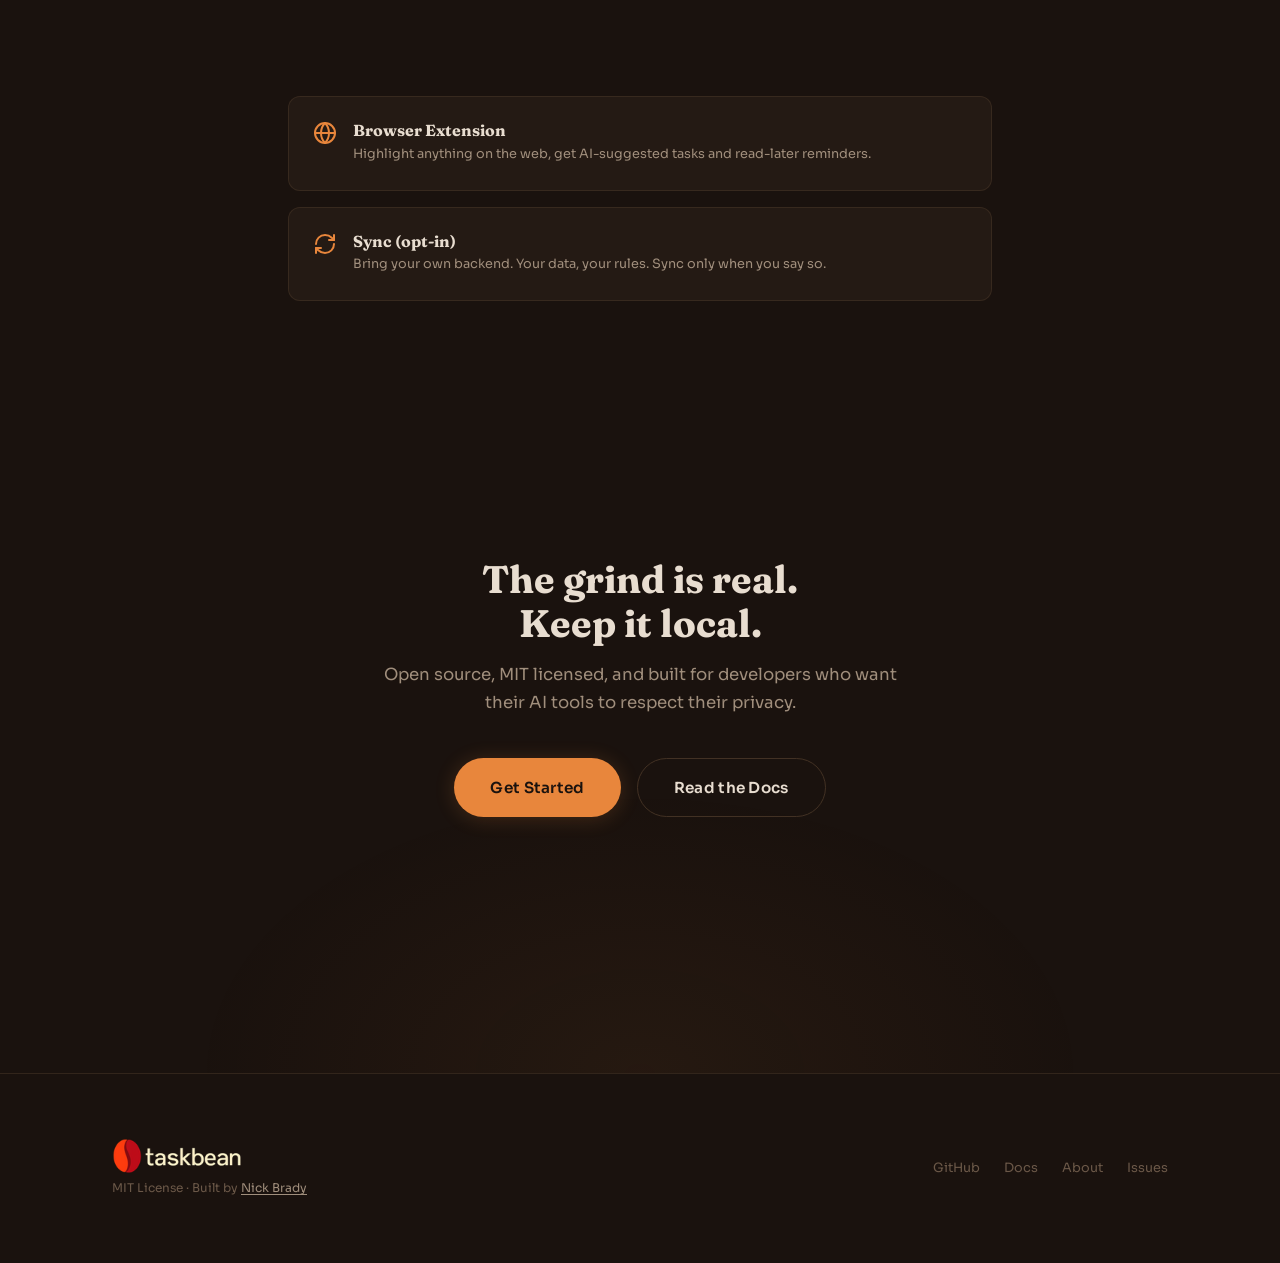
==== commit ebac9833: "fix(a11y): phase 1 correctness sweep - Fix all install CTAs: #install -> #quick-start (README anchor" ====
--- a/about.html
+++ b/about.html
@@ -6,25 +6,48 @@
   <title>About — taskbean</title>
   <script defer src="https://cloud.umami.is/script.js" data-website-id="c82a8caa-5d07-47bd-8e62-52bf5947c08b"></script>
   <meta name="description" content="Why taskbean exists — the mission behind a fully local, privacy-first AI task manager.">
+
+  <!-- Open Graph -->
+  <meta property="og:type" content="website">
+  <meta property="og:site_name" content="taskbean">
+  <meta property="og:locale" content="en_US">
+  <meta property="og:title" content="About taskbean — local, private, free forever">
+  <meta property="og:description" content="Why taskbean exists — the mission behind a fully local, privacy-first AI task manager.">
+  <meta property="og:url" content="https://taskbean.ai/about.html">
+  <meta property="og:image" content="https://taskbean.ai/assets/og-image.png">
+  <meta property="og:image:type" content="image/png">
+  <meta property="og:image:width" content="1200">
+  <meta property="og:image:height" content="630">
+  <meta property="og:image:alt" content="taskbean — the AI task manager that lives on your machine">
+
+  <!-- Twitter -->
+  <meta name="twitter:card" content="summary_large_image">
+  <meta name="twitter:title" content="About taskbean — local, private, free forever">
+  <meta name="twitter:description" content="Why taskbean exists — the mission behind a fully local, privacy-first AI task manager.">
+  <meta name="twitter:image" content="https://taskbean.ai/assets/og-image.png">
+  <meta name="twitter:image:alt" content="taskbean — the AI task manager that lives on your machine">
+
   <link rel="canonical" href="https://taskbean.ai/about.html">
   <link rel="icon" href="/favicon.ico" sizes="any">
   <link rel="icon" type="image/png" sizes="32x32" href="assets/favicon-32.png">
   <link rel="apple-touch-icon" sizes="180x180" href="assets/favicon-180.png">
   <link rel="stylesheet" href="css/style.css">
-  <script src="vendor/lucide.min.js"></script>
+  <script defer src="vendor/lucide.min.js"></script>
 </head>
 <body>
+
+  <a class="skip-link" href="#main">Skip to content</a>
 
   <!-- ═══ NAVIGATION ═══ -->
   <nav class="nav" role="navigation" aria-label="Main navigation">
     <div class="container nav__inner">
-      <a href="index.html" class="nav__logo" aria-label="taskbean home">
-        <img src="assets/wordmark-nav.png" alt="taskbean" class="nav__wordmark" width="115" height="32">
+      <a href="index.html" class="nav__logo">
+        <img src="assets/wordmark-nav.png" alt="taskbean" class="nav__wordmark">
       </a>
-      <button class="nav__toggle" aria-label="Toggle navigation" aria-expanded="false">
+      <button class="nav__toggle" aria-label="Toggle navigation" aria-expanded="false" aria-controls="nav-links">
         <span></span><span></span><span></span>
       </button>
-      <div class="nav__links">
+      <div class="nav__links" id="nav-links">
         <a href="how-it-works.html" class="nav__link">How It Works</a>
         <a href="https://docs.taskbean.ai" class="nav__link">Docs</a>
         <a href="about.html" class="nav__link">About</a>
@@ -34,10 +57,12 @@
           <svg viewBox="0 0 24 24" fill="currentColor"><path d="M12 0C5.37 0 0 5.37 0 12c0 5.31 3.435 9.795 8.205 11.385.6.105.825-.255.825-.57 0-.285-.015-1.23-.015-2.235-3.015.555-3.795-.735-4.035-1.41-.135-.345-.72-1.41-1.23-1.695-.42-.225-1.02-.78-.015-.795.945-.015 1.62.87 1.845 1.23 1.08 1.815 2.805 1.305 3.495.99.105-.78.42-1.305.765-1.605-2.67-.3-5.46-1.335-5.46-5.925 0-1.305.465-2.385 1.23-3.225-.12-.3-.54-1.53.12-3.18 0 0 1.005-.315 3.3 1.23.96-.27 1.98-.405 3-.405s2.04.135 3 .405c2.295-1.56 3.3-1.23 3.3-1.23.66 1.65.24 2.88.12 3.18.765.84 1.23 1.905 1.23 3.225 0 4.605-2.805 5.625-5.475 5.925.435.375.81 1.095.81 2.22 0 1.605-.015 2.895-.015 3.3 0 .315.225.69.825.57A12.02 12.02 0 0024 12c0-6.63-5.37-12-12-12z"/></svg>
           <span>Star on GitHub</span>
         </a>
-        <a href="https://github.com/taskbean/taskbean#install" class="btn btn--primary">Download</a>
+        <a href="https://github.com/taskbean/taskbean#quick-start" class="btn btn--primary">Download</a>
       </div>
     </div>
   </nav>
+
+  <main id="main">
 
   <!-- ═══ ABOUT HERO ═══ -->
   <section class="about-hero">
@@ -128,29 +153,42 @@
     </div>
   </section>
 
+  <!-- ═══ SHIPPING NOW ═══ -->
+  <section style="padding-block: var(--s-2xl) 0;">
+    <div class="container container--narrow">
+      <div class="section-header reveal">
+        <h2>Shipping today</h2>
+        <p>Already in your terminal and your browser.</p>
+      </div>
+
+      <div class="stagger" style="display: flex; flex-direction: column; gap: var(--s-md);">
+        <div class="reveal" style="display: flex; align-items: flex-start; gap: var(--s-md); background: var(--c-surface); border: 1px solid var(--c-border); border-radius: var(--r-md); padding: var(--s-lg);">
+          <span style="font-size: 1.4rem; color: var(--c-primary);"><i data-lucide="terminal"></i></span>
+          <div>
+            <h3 style="font-size: 1rem; margin-bottom: 4px;">taskbean CLI <span style="color: var(--c-success); font-size: var(--fs-xs);">✓ shipping</span></h3>
+            <p style="font-size: var(--fs-small); margin: 0;"><code style="font-family: var(--f-mono);">npm install -g taskbean</code>. <code style="font-family: var(--f-mono);">bean add</code>, <code style="font-family: var(--f-mono);">bean done</code>, <code style="font-family: var(--f-mono);">bean report</code> — your task list, at the prompt.</p>
+          </div>
+        </div>
+        <div class="reveal" style="display: flex; align-items: flex-start; gap: var(--s-md); background: var(--c-surface); border: 1px solid var(--c-border); border-radius: var(--r-md); padding: var(--s-lg);">
+          <span style="font-size: 1.4rem; color: var(--c-primary);"><i data-lucide="bot"></i></span>
+          <div>
+            <h3 style="font-size: 1rem; margin-bottom: 4px;">Agent Skill <span style="color: var(--c-success); font-size: var(--fs-xs);">✓ shipping</span></h3>
+            <p style="font-size: var(--fs-small); margin: 0;"><code style="font-family: var(--f-mono);">bean install</code> links taskbean as an Agent Skill — Copilot CLI, Claude Code, and OpenCode auto-discover it and log work as they go.</p>
+          </div>
+        </div>
+      </div>
+    </div>
+  </section>
+
   <!-- ═══ ROADMAP ═══ -->
   <section style="padding-block: var(--s-2xl) var(--s-3xl);">
     <div class="container container--narrow">
       <div class="section-header reveal">
-        <h2>Roadmap</h2>
+        <h2>On the roadmap</h2>
         <p>The bean has plans.</p>
       </div>
 
       <div class="stagger" style="display: flex; flex-direction: column; gap: var(--s-md);">
-        <div class="reveal" style="display: flex; align-items: flex-start; gap: var(--s-md); background: var(--c-surface); border: 1px solid var(--c-border); border-radius: var(--r-md); padding: var(--s-lg);">
-          <span style="font-size: 1.4rem; color: var(--c-primary);"><i data-lucide="terminal"></i></span>
-          <div>
-            <h3 style="font-size: 1rem; margin-bottom: 4px;">taskbean CLI</h3>
-            <p style="font-size: var(--fs-small); margin: 0;">Surface tasks and todos across local development repos from your terminal.</p>
-          </div>
-        </div>
-        <div class="reveal" style="display: flex; align-items: flex-start; gap: var(--s-md); background: var(--c-surface); border: 1px solid var(--c-border); border-radius: var(--r-md); padding: var(--s-lg);">
-          <span style="font-size: 1.4rem; color: var(--c-primary);"><i data-lucide="bot"></i></span>
-          <div>
-            <h3 style="font-size: 1rem; margin-bottom: 4px;">Agent Skill</h3>
-            <p style="font-size: var(--fs-small); margin: 0;">Expose taskbean as a callable skill for AI coding agents and Foundry workflows.</p>
-          </div>
-        </div>
         <div class="reveal" style="display: flex; align-items: flex-start; gap: var(--s-md); background: var(--c-surface); border: 1px solid var(--c-border); border-radius: var(--r-md); padding: var(--s-lg);">
           <span style="font-size: 1.4rem; color: var(--c-primary);"><i data-lucide="globe"></i></span>
           <div>
@@ -175,11 +213,13 @@
       <h2 class="reveal">The grind is real.<br>Keep it local.</h2>
       <p class="reveal">Open source, MIT licensed, and built for developers who want<br>their AI tools to respect their privacy.</p>
       <div class="hero__actions reveal">
-        <a href="https://github.com/taskbean/taskbean#install" class="btn btn--primary btn--large">Get Started</a>
+        <a href="https://github.com/taskbean/taskbean#quick-start" class="btn btn--primary btn--large">Get Started</a>
         <a href="https://docs.taskbean.ai" class="btn btn--ghost btn--large">Read the Docs</a>
       </div>
     </div>
   </section>
+
+  </main>
 
   <!-- ═══ FOOTER ═══ -->
   <footer class="footer">
@@ -197,6 +237,6 @@
     </div>
   </footer>
 
-  <script src="js/main.js"></script>
+  <script defer src="js/main.js"></script>
 </body>
 </html>
--- a/css/style.css
+++ b/css/style.css
@@ -160,6 +160,23 @@
     outline: 2px solid var(--c-primary);
     outline-offset: 3px;
     border-radius: var(--r-sm);
+  }
+
+  /* Skip link — visible on keyboard focus, off-screen otherwise */
+  .skip-link {
+    position: absolute;
+    left: -9999px;
+    top: 0;
+    z-index: 999;
+    padding: var(--s-sm) var(--s-md);
+    background: var(--c-primary);
+    color: #1A120E;
+    font-weight: 600;
+    text-decoration: none;
+    border-radius: 0 0 var(--r-sm) 0;
+  }
+  .skip-link:focus {
+    left: 0;
   }
 }
 
@@ -964,17 +981,26 @@
   }
 
   .showcase__dot {
+    width: 24px;
+    height: 24px;
+    min-height: 24px;
+    background: transparent;
+    border: none;
+    cursor: pointer;
+    padding: 0;
+    display: grid;
+    place-items: center;
+  }
+  .showcase__dot::before {
+    content: '';
     width: 8px;
     height: 8px;
     border-radius: 50%;
     background: var(--c-text-3);
-    border: none;
-    cursor: pointer;
     transition: all var(--dur-med) var(--ease-out);
-    padding: 0;
-  }
-
-  .showcase__dot.dot-active {
+  }
+
+  .showcase__dot.dot-active::before {
     background: var(--c-primary);
     box-shadow: 0 0 12px rgba(232, 134, 60, 0.4);
     transform: scale(1.3);
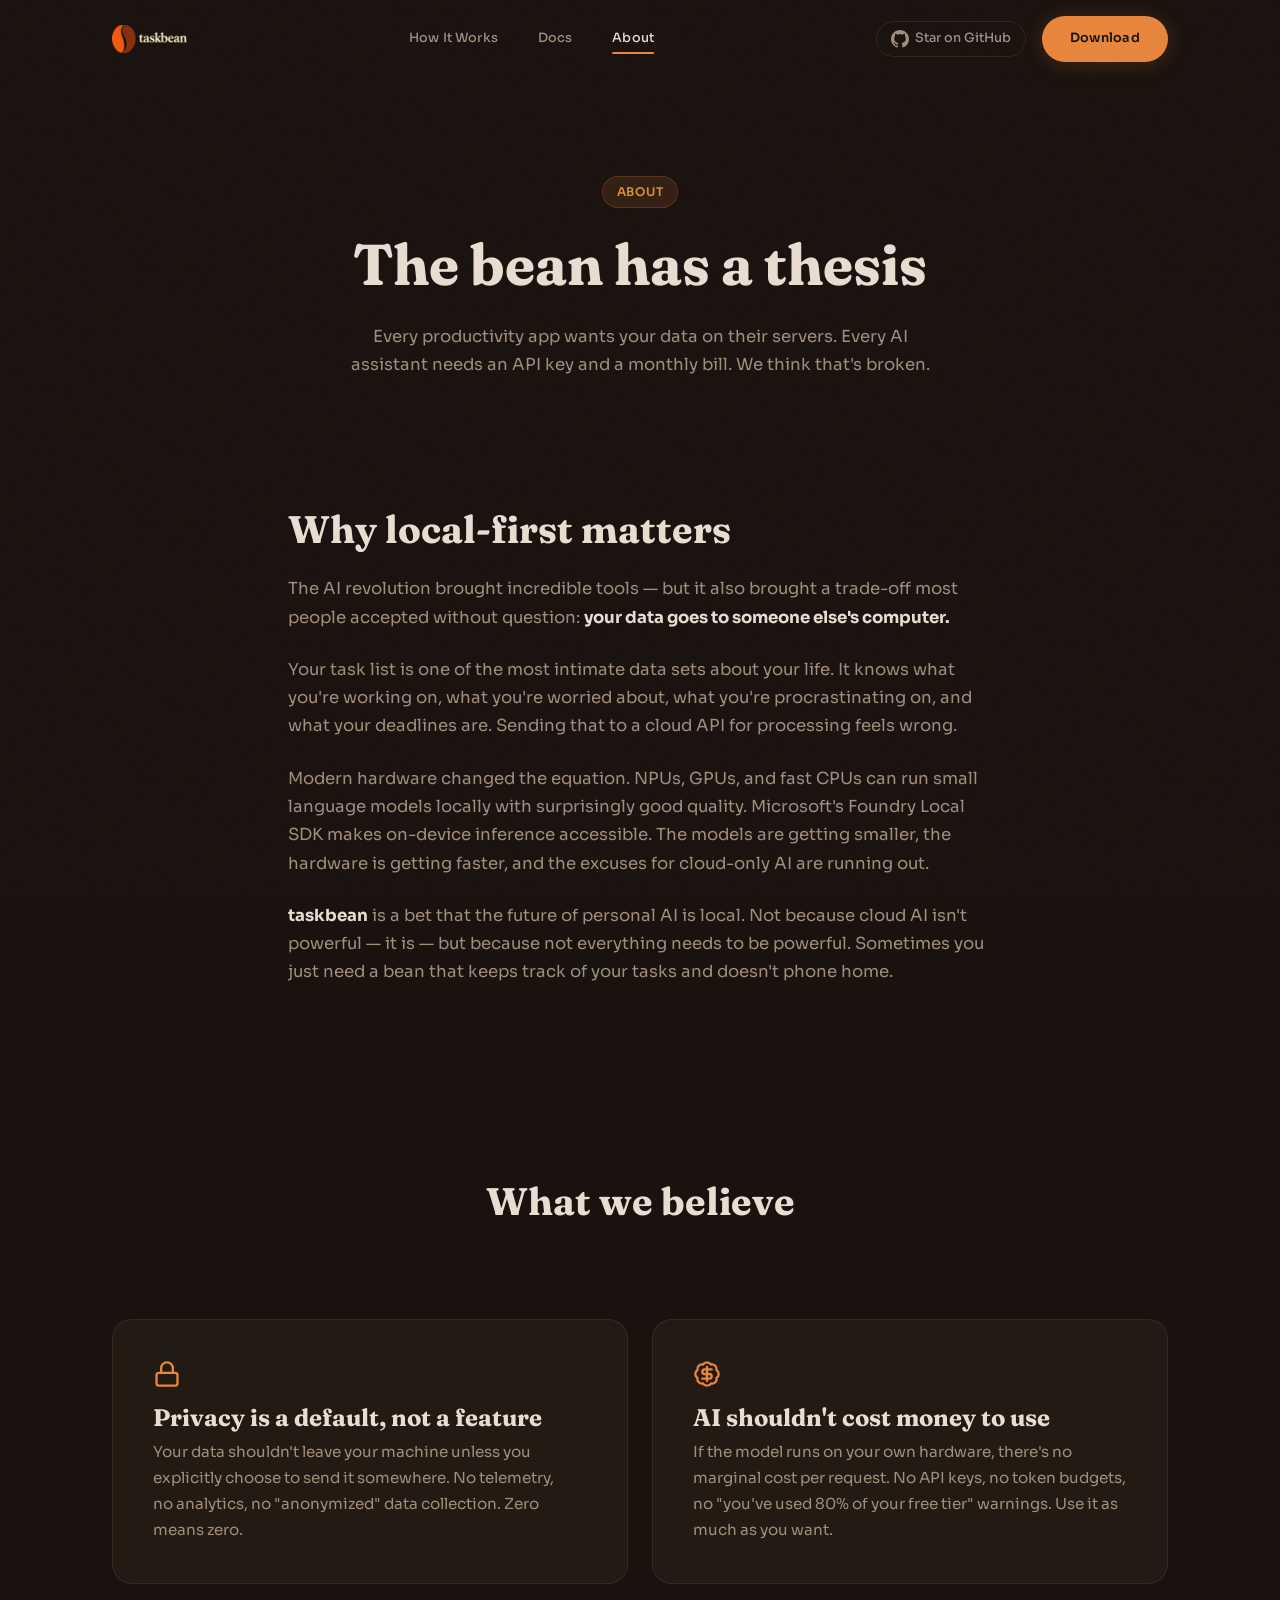
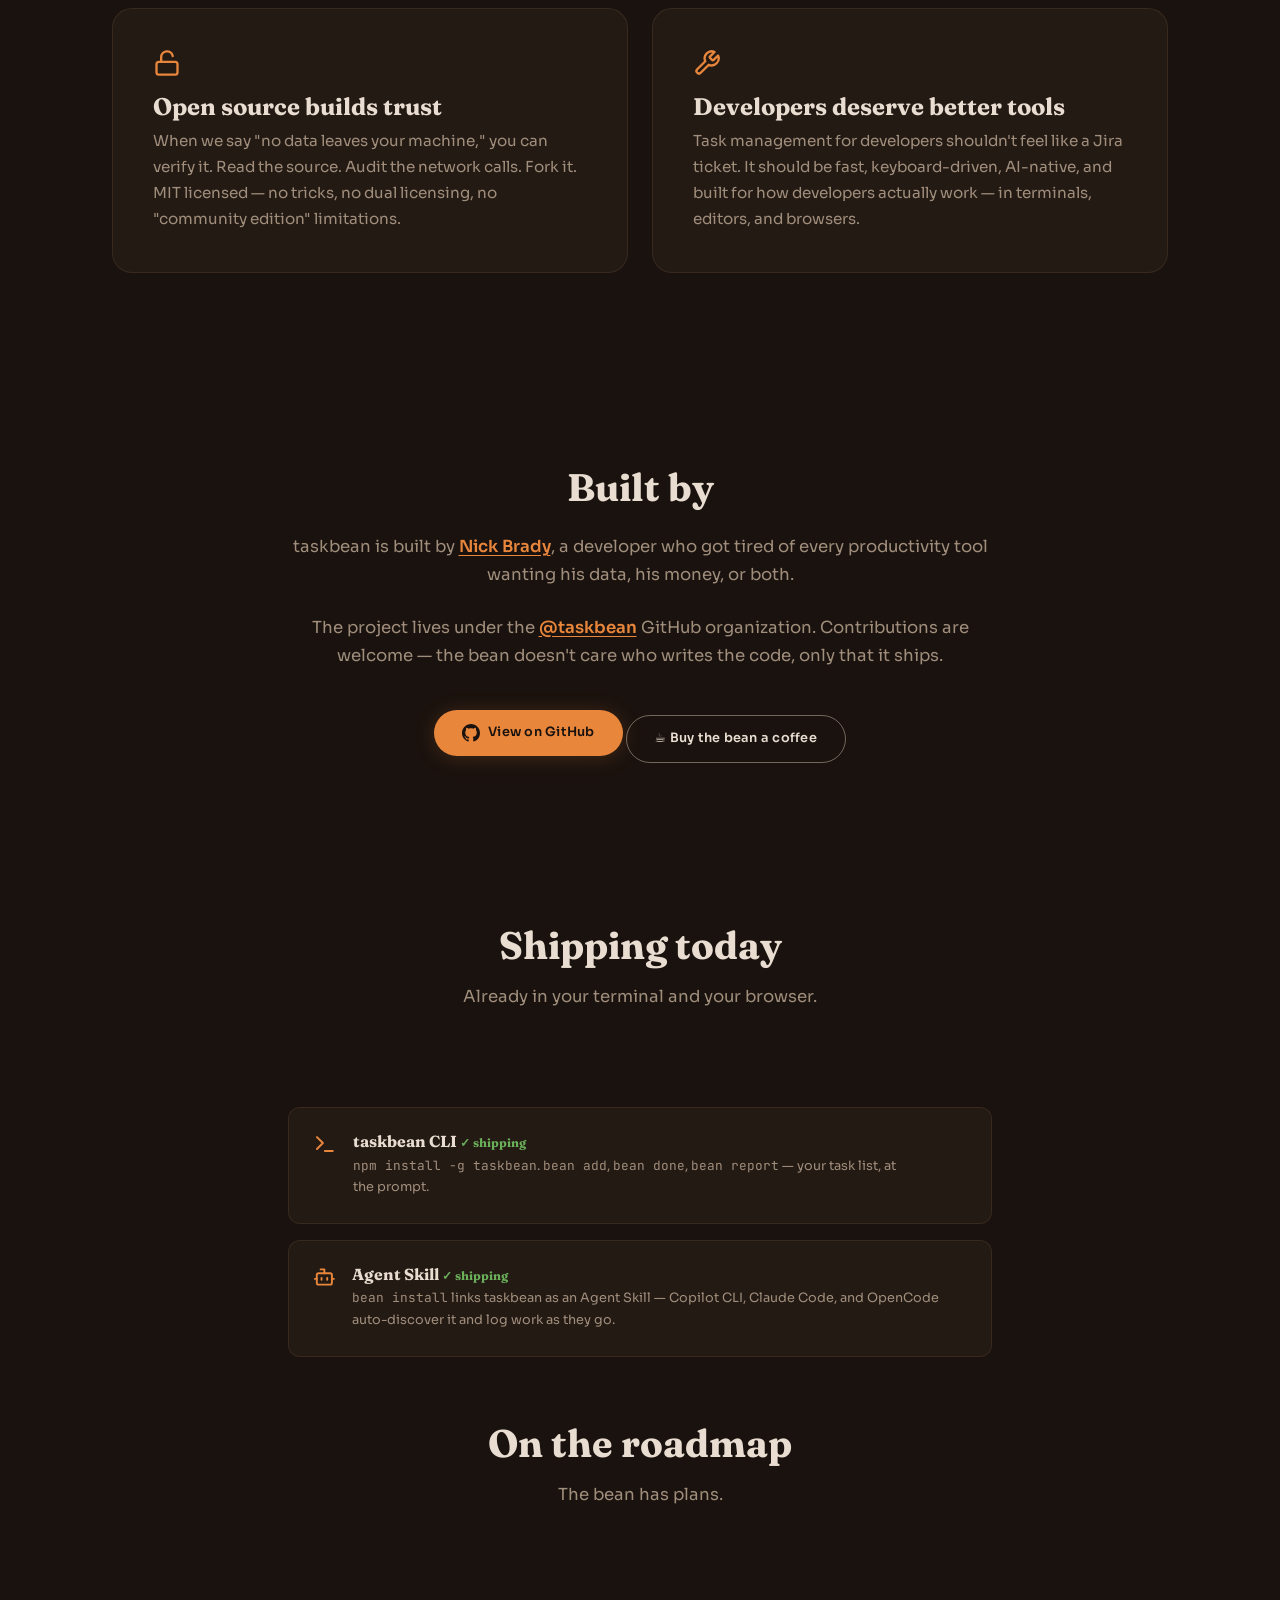
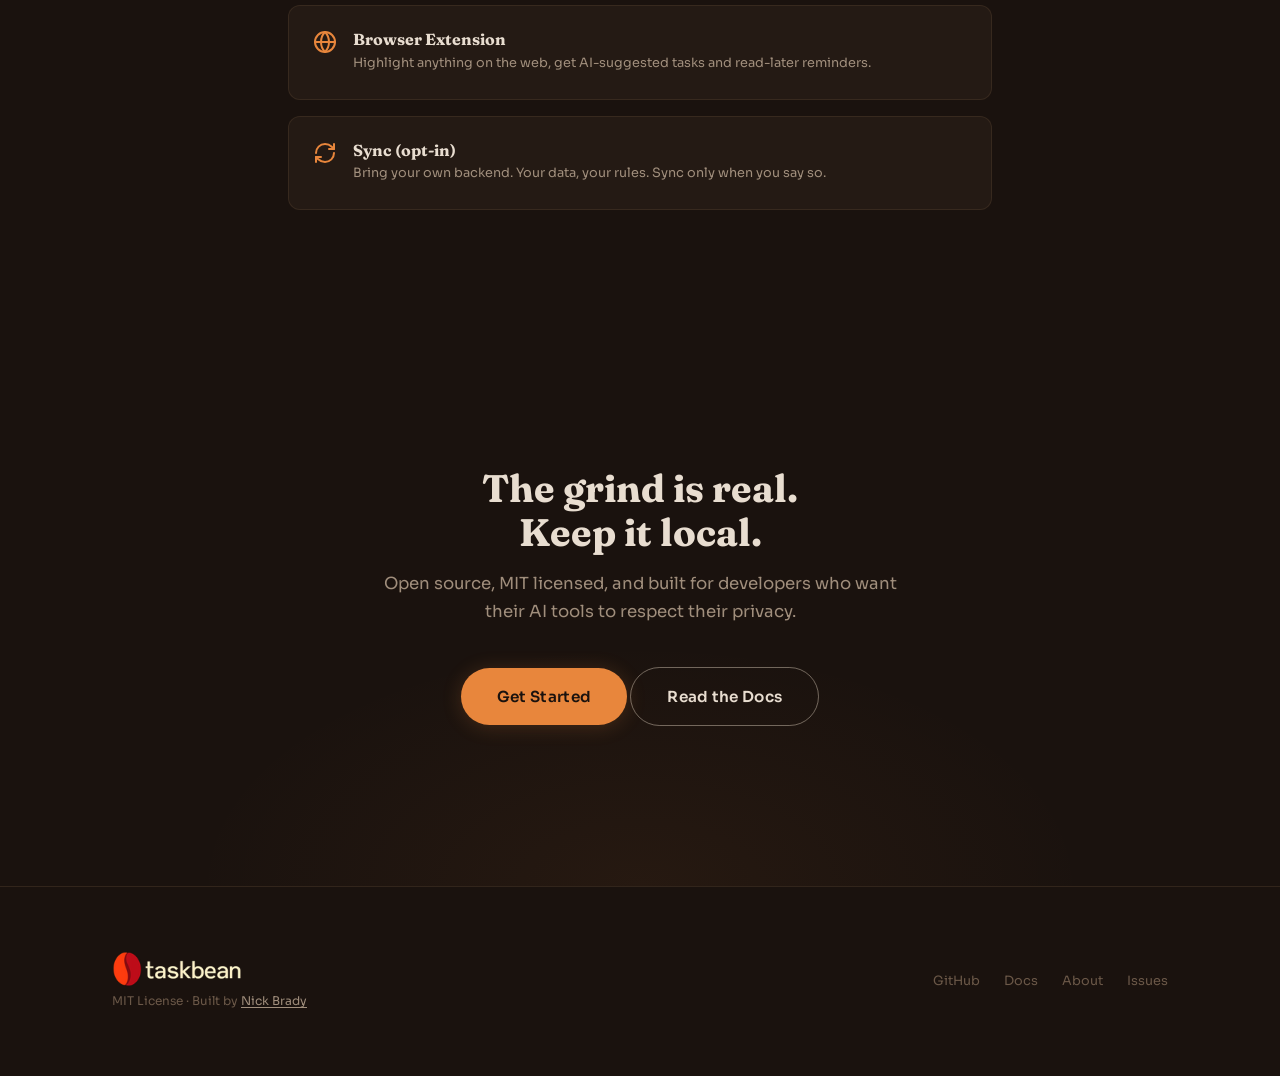
==== commit 32f39b8f: "feat(site): CLI + Agent Skill story front-and-center Tell the "install the CLI, link your agent, let" ====
--- a/about.html
+++ b/about.html
@@ -3,6 +3,7 @@
 <head>
   <meta charset="UTF-8">
   <meta name="viewport" content="width=device-width, initial-scale=1.0">
+  <meta name="theme-color" content="#1A120E">
   <title>About — taskbean</title>
   <script defer src="https://cloud.umami.is/script.js" data-website-id="c82a8caa-5d07-47bd-8e62-52bf5947c08b"></script>
   <meta name="description" content="Why taskbean exists — the mission behind a fully local, privacy-first AI task manager.">
--- a/css/style.css
+++ b/css/style.css
@@ -23,6 +23,7 @@
     --c-primary:     #E8863C;
     --c-primary-dim: #D4922E;
     --c-accent:      #D4922E;
+    --c-accent-2:    #F5E6D3;
     --c-accent-soft: rgba(232, 134, 60, 0.12);
 
     --c-text:        #E8DDD0;
@@ -91,11 +92,12 @@
 /* ── Reset ────────────────────────────────────────────────────────── */
 @layer reset {
   *, *::before, *::after { box-sizing: border-box; margin: 0; padding: 0; }
-  html { 
-    scroll-behavior: smooth; 
+  html {
+    scroll-behavior: smooth;
     -webkit-text-size-adjust: 100%;
     text-size-adjust: 100%;
     hanging-punctuation: first last;
+    color-scheme: dark;
   }
   body {
     min-height: 100dvh;
@@ -397,7 +399,7 @@
   .btn--ghost {
     background: transparent;
     color: var(--c-text);
-    border: 1px solid var(--c-border-bold);
+    border: 1px solid rgba(245, 230, 211, 0.4);
   }
 
   .btn--ghost:hover {
@@ -439,409 +441,225 @@
     min-height: 100dvh;
     display: flex;
     align-items: center;
-    padding-top: calc(80px + var(--s-2xl));
-    padding-bottom: var(--s-2xl);
+    padding-top: calc(80px + var(--s-xl));
+    padding-bottom: var(--s-xl);
     position: relative;
     overflow: hidden;
   }
 
-  /* Radial glow behind hero */
-  .hero::before {
-    content: '';
-    position: absolute;
-    top: -20%;
-    left: 50%;
-    transform: translateX(-50%);
-    width: 120%;
-    height: 80%;
-    background: radial-gradient(
-      ellipse 60% 50% at 50% 30%,
-      rgba(232, 134, 60, 0.06) 0%,
-      rgba(232, 134, 60, 0.02) 40%,
-      transparent 70%
-    );
-    pointer-events: none;
+  .hero__grid {
+    display: grid;
+    gap: var(--s-2xl);
+    align-items: center;
+  }
+
+  @media (min-width: 900px) {
+    .hero__grid {
+      grid-template-columns: minmax(0, 1.2fr) minmax(0, 1fr);
+    }
   }
 
   .hero__content {
     position: relative;
     z-index: 1;
-    text-align: center;
-    max-width: 900px;
-    margin-inline: auto;
+    min-width: 0;
+  }
+
+  .hero__badge {
+    display: inline-flex;
+    align-items: center;
+    gap: 6px;
+    font-size: var(--fs-xs);
+    font-weight: 600;
+    letter-spacing: 0.06em;
+    text-transform: uppercase;
+    padding: 5px 14px;
+    border-radius: var(--r-full);
+    background: var(--c-accent-soft);
+    color: var(--c-accent);
+    border: 1px solid rgba(232, 134, 60, 0.2);
+    margin-bottom: var(--s-lg);
   }
 
   .hero__title {
-    font-size: var(--fs-hero);
+    font-size: clamp(1.875rem, 4vw + 0.75rem, 4rem);
     font-family: var(--f-display);
     font-weight: 900;
     line-height: 1.05;
     font-variation-settings: 'WONK' 1, 'SOFT' 60;
     margin-bottom: var(--s-lg);
     letter-spacing: -0.02em;
+    text-wrap: balance;
+    hyphens: manual;
+    word-break: normal;
+    overflow-wrap: normal;
   }
 
   .hero__title em {
-    font-style: normal;
     color: var(--c-primary);
     position: relative;
+    font-variation-settings: 'WONK' 1;
   }
 
   .hero__subtitle {
     font-size: clamp(1.05rem, 1.5vw, 1.25rem);
     color: var(--c-text-2);
     max-width: 580px;
-    margin-inline: auto;
-    margin-bottom: var(--s-xl);
+    margin-bottom: var(--s-lg);
     line-height: 1.7;
   }
 
-  .hero__actions {
-    display: flex;
-    justify-content: center;
+  /* ── Hero terminal ──────────────────────────────────────────────── */
+  .hero__terminal {
+    max-width: 480px;
+    width: 100%;
+    background: var(--c-surface-2);
+    border: 1px solid var(--c-border);
+    border-radius: var(--r-md);
+    box-shadow: var(--shadow-md);
+    overflow: hidden;
+    margin-bottom: var(--s-lg);
+  }
+
+  .hero__terminal-bar {
+    display: flex;
+    align-items: center;
+    gap: 6px;
+    padding: 10px 14px;
+    background: var(--c-surface);
+    border-bottom: 1px solid var(--c-border);
+  }
+
+  .hero__terminal-bar span {
+    width: 10px;
+    height: 10px;
+    border-radius: 50%;
+    background: var(--c-surface-3);
+  }
+  .hero__terminal-bar span:nth-child(1) { background: #6B4438; }
+  .hero__terminal-bar span:nth-child(2) { background: #6B5738; }
+  .hero__terminal-bar span:nth-child(3) { background: #4A6B38; }
+
+  .hero__terminal-body {
+    margin: 0;
+    padding: var(--s-md) var(--s-lg);
+    font-family: var(--f-mono);
+    font-size: 0.9rem;
+    line-height: 1.7;
+    color: var(--c-text);
+    white-space: pre;
+    overflow-x: auto;
+  }
+
+  .hero__terminal-body .line {
+    display: block;
+    opacity: 1;
+  }
+
+  .hero__terminal-body .prompt {
+    color: var(--c-accent-2);
+    margin-right: 0.5em;
+    user-select: none;
+  }
+
+  .hero__terminal-body .line.ok {
+    color: var(--c-success);
+  }
+
+  @media (prefers-reduced-motion: no-preference) {
+    .hero__terminal-body .line {
+      opacity: 0;
+      animation: hero-typein 300ms var(--ease-out) forwards;
+    }
+    .hero__terminal-body .line:nth-child(1) { animation-delay: 700ms; }
+    .hero__terminal-body .line:nth-child(2) { animation-delay: 1100ms; }
+    .hero__terminal-body .line:nth-child(3) { animation-delay: 1500ms; }
+    .hero__terminal-body .line:nth-child(4) { animation-delay: 1900ms; }
+  }
+
+  @keyframes hero-typein {
+    from { opacity: 0; transform: translateY(10px); }
+    to   { opacity: 1; transform: translateY(0); }
+  }
+
+  /* ── Hero CTA ───────────────────────────────────────────────────── */
+  .hero__cta {
+    display: flex;
     gap: var(--s-md);
     flex-wrap: wrap;
-    margin-bottom: var(--s-3xl);
-  }
-
+    margin-bottom: var(--s-xl);
+  }
+
+  .hero__cta .btn svg {
+    flex-shrink: 0;
+  }
+
+  /* Ghost CTA border promoted to brand cream globally for WCAG 3:1 on dark bg. */
+  .hero__cta .btn--ghost:hover {
+    border-color: var(--c-primary-dim);
+  }
+
+  /* ── Hero visual (bean) ─────────────────────────────────────────── */
   .hero__visual {
     position: relative;
-    max-width: 960px;
-    margin-inline: auto;
-  }
-
-  /* ── App Mockup ─────────────────────────────────────────────────── */
-  .app-mockup {
-    border-radius: var(--r-lg);
-    border: 1px solid rgba(0,0,0,0.12);
-    box-shadow: var(--shadow-lg), 0 0 80px rgba(232, 134, 60, 0.08);
-    overflow: hidden;
-    font-size: 12px;
-    line-height: 1.5;
-  }
-
-  /* ── Lucide icons inside mockup ─────────────────────────────── */
-  .app-mockup svg[data-lucide], .app-mockup .lucide {
-    width: 14px; height: 14px; display: inline-block; vertical-align: middle; flex-shrink: 0;
-  }
-  .app-mockup .icon-sm svg[data-lucide], .app-mockup svg.icon-sm,
-  .app-mockup .icon-sm { width: 12px; height: 12px; }
-  .mockup-appbar .icon-sm { width: 13px; height: 13px; }
-  .mockup-statusbar svg[data-lucide] { width: 10px; height: 10px; vertical-align: -1px; }
-  .mockup-task__meta svg[data-lucide] { width: 10px; height: 10px; vertical-align: -1px; }
-  .mockup-file-card__icon svg[data-lucide] { width: 20px; height: 20px; color: var(--m-accent); }
-
-  /* ── Latte theme for mockup ───────────────────────────────────── */
-  .app-mockup--latte {
-    --m-bg:      #FAF6F1;
-    --m-surface: #FFFBF5;
-    --m-surface2:#F0E8DE;
-    --m-border:  #D4C4B0;
-    --m-text:    #2C1810;
-    --m-text2:   #7A6348;
-    --m-text3:   #A89880;
-    --m-accent:  #C8520A;
-    --m-green:   #2D8E2D;
-    --m-orange:  #C86A1A;
-    --m-red:     #C83030;
-    --m-purple:  #8B5CA0;
-    background: var(--m-bg);
-    color: var(--m-text);
-  }
-
-  /* ── App header bar (matches real app) ──────────────────────── */
-  .mockup-appbar {
-    display: grid;
-    grid-template-columns: 1fr auto 1fr;
-    align-items: center;
-    padding: 0 12px;
-    height: 40px;
-    border-bottom: 1px solid var(--m-border);
-    background: var(--m-surface);
-    font-size: 12px;
-  }
-
-  .mockup-appbar__left {
-    display: flex;
-    align-items: center;
-    gap: 10px;
-  }
-
-  .mockup-appbar__tab {
-    color: var(--m-text3);
-    font-size: 12px;
-    white-space: nowrap;
-  }
-
-  .mockup-appbar__tab--active {
-    color: var(--m-accent);
-    font-weight: 600;
-  }
-
-  .mockup-count {
-    font-size: 10px;
-    background: rgba(200, 82, 10, 0.12);
-    color: var(--m-accent);
-    padding: 1px 6px;
-    border-radius: var(--r-full);
-    margin-left: 2px;
-  }
-
-  .mockup-count--dim {
-    background: var(--m-surface2);
-    color: var(--m-text3);
-  }
-
-  .mockup-appbar__center {
-    display: flex;
-    align-items: center;
-    gap: 6px;
-    justify-self: center;
-  }
-
-  .mockup-appbar__brand {
-    font-family: var(--f-display);
-    font-size: 14px;
-    font-weight: 700;
-    color: var(--m-text);
-    font-variation-settings: 'WONK' 1, 'SOFT' 50;
-  }
-
-  .mockup-appbar__right {
-    display: flex;
-    align-items: center;
-    gap: 10px;
-    justify-self: end;
-  }
-
-  .mockup-appbar__icon {
-    color: var(--m-text3);
-    font-size: 14px;
-  }
-
-  .mockup-appbar__install {
-    font-size: 11px;
-    font-weight: 600;
-    color: var(--m-text2);
-    background: var(--m-surface2);
-    padding: 3px 10px;
-    border-radius: var(--r-sm);
-  }
-
-  .mockup-body {
-    display: grid;
-    grid-template-columns: 220px 1fr;
-    min-height: 514px;
-  }
-
-  /* Sidebar */
-  .mockup-sidebar {
-    border-right: 1px solid var(--m-border);
-    background: var(--m-surface);
-    overflow: hidden;
-  }
-
-  .mockup-task {
-    display: flex;
-    gap: 10px;
-    padding: 10px 14px;
-    border-bottom: 1px solid rgba(0,0,0,0.04);
-    align-items: flex-start;
-    transition: background 150ms ease;
-  }
-
-  .mockup-task:hover { background: rgba(0,0,0,0.02); }
-
-  .mockup-check {
-    width: 16px;
-    height: 16px;
-    border-radius: 50%;
-    border: 1.5px solid var(--m-text3);
-    flex-shrink: 0;
-    margin-top: 2px;
     display: flex;
     align-items: center;
     justify-content: center;
-    font-size: 9px;
-  }
-
-  .mockup-check--done {
-    background: var(--m-green);
-    border-color: var(--m-green);
-    color: #fff;
-  }
-
-  .mockup-task__title {
-    color: var(--m-text);
-    font-weight: 500;
-    font-size: 12px;
-    margin-bottom: 2px;
-  }
-
-  .mockup-task__title--done {
-    text-decoration: line-through;
-    color: var(--m-text3);
-  }
-
-  .mockup-task__meta {
-    font-size: 10px;
-    color: var(--m-text3);
-  }
-
-  .meta-date { color: var(--m-orange); }
-  .meta-src--cmd { color: var(--m-text3); }
-  .meta-src--agent { color: var(--m-green); }
-  .meta-src--ext { color: var(--m-accent); }
-
-  /* Chat */
-  .mockup-chat {
-    display: flex;
-    flex-direction: column;
-    background: var(--m-bg);
-  }
-
-  .mockup-chat__header {
-    display: flex;
-    justify-content: space-between;
-    align-items: center;
-    padding: 10px 16px;
-    border-bottom: 1px solid var(--m-border);
-  }
-
-  .mockup-chat__new {
-    font-size: 12px;
-    font-weight: 600;
-    color: var(--m-text2);
-    background: var(--m-surface2);
-    padding: 4px 12px;
-    border-radius: var(--r-sm);
-  }
-
-  .mockup-chat__status {
-    color: var(--m-green);
-    font-size: 11px;
-    font-weight: 600;
-  }
-
-  .mockup-chat__messages {
-    flex: 1;
-    padding: 16px;
-    display: flex;
-    flex-direction: column;
-    gap: 12px;
-    overflow: hidden;
-  }
-
-  .mockup-msg {
-    border-radius: var(--r-md);
-    padding: 12px 16px;
-    font-size: 12px;
-    line-height: 1.7;
-    max-width: 90%;
-  }
-
-  .mockup-msg--user {
-    background: var(--m-surface2);
-    color: var(--m-text);
-    border: 1px solid var(--m-border);
-    align-self: flex-end;
-    font-weight: 500;
-  }
-
-  .mockup-msg--ai {
-    background: rgba(200, 82, 10, 0.06);
-    border: 1px solid rgba(200, 82, 10, 0.15);
-    color: var(--m-text2);
-    display: flex;
-    gap: 10px;
-    align-self: flex-start;
-  }
-
-  .mockup-msg--ai strong { color: var(--m-text); font-weight: 600; }
-
-  .mockup-msg__icon {
-    font-size: 14px;
-    flex-shrink: 0;
-    margin-top: 2px;
-  }
-
-  .mockup-tag {
-    font-size: 10px;
-    color: var(--m-accent);
-    background: rgba(200, 82, 10, 0.08);
-    padding: 1px 6px;
-    border-radius: 4px;
-    margin-left: 2px;
-  }
-
-  .mockup-tool-call {
-    font-family: var(--f-mono);
-    font-size: 10px;
-    color: var(--m-text3);
-    background: var(--m-surface);
-    border: 1px solid var(--m-border);
-    border-radius: var(--r-sm);
-    padding: 6px 12px;
-    align-self: flex-start;
-  }
-
-  .tool-ok { color: var(--m-green); }
-
-  .mockup-chat__input {
-    display: flex;
-    align-items: center;
-    gap: 8px;
-    padding: 12px 16px;
-    border-top: 1px solid var(--m-border);
-    color: var(--m-text3);
-    font-size: 12px;
-  }
-
-  .mockup-chat__input-clip {
-    font-size: 14px;
-    opacity: 0.6;
-  }
-
-  .mockup-chat__input-actions {
-    display: flex;
-    gap: 10px;
-    font-size: 11px;
-    color: var(--m-text3);
-    margin-left: auto;
-  }
-
-  .mockup-model-badge {
-    background: var(--m-surface2);
-    padding: 2px 8px;
-    border-radius: 4px;
-    font-family: var(--f-mono);
-    font-size: 10px;
-    border: 1px solid var(--m-border);
-  }
-
-  /* Status bar */
-  .mockup-statusbar {
-    display: flex;
-    justify-content: space-between;
-    align-items: center;
-    padding: 5px 14px;
-    background: var(--m-surface);
-    border-top: 1px solid var(--m-border);
-    font-size: 10px;
-    font-family: var(--f-mono);
-    color: var(--m-text3);
-  }
-
-  .status-foundry { color: var(--m-green); }
-
-  @media (max-width: 640px) {
-    .mockup-body { grid-template-columns: 1fr; }
-    .mockup-sidebar { display: none; }
-    .app-mockup { font-size: 11px; }
-    .mockup-appbar__left { display: none; }
-    .mockup-appbar { grid-template-columns: auto 1fr; }
-    .mockup-appbar__right { gap: 6px; }
-  }
+    max-width: 100%;
+  }
+
+  .hero__bean {
+    width: 100%;
+    max-width: 420px;
+    height: auto;
+    display: block;
+    position: relative;
+    z-index: 1;
+  }
+
+  .hero__steam {
+    position: absolute;
+    top: -20px;
+    left: 50%;
+    transform: translateX(-50%);
+    width: 80px;
+    height: 120px;
+    z-index: 0;
+    fill: none;
+    stroke: var(--c-accent-2);
+    stroke-width: 2;
+    stroke-linecap: round;
+    opacity: 0.4;
+  }
+
+  .hero__steam path {
+    stroke-dasharray: 140;
+    stroke-dashoffset: 140;
+    animation: hero-steam-drift 4s var(--ease-out) infinite;
+  }
+  .hero__steam path:nth-child(2) { animation-delay: 1.5s; }
+
+  @keyframes hero-steam-drift {
+    0%   { stroke-dashoffset: 140; opacity: 0; transform: translateY(0); }
+    20%  { opacity: 0.5; }
+    80%  { opacity: 0.3; }
+    100% { stroke-dashoffset: 0; opacity: 0; transform: translateY(-20px); }
+  }
+
+  @media (prefers-reduced-motion: reduce) {
+    .hero__steam path {
+      animation: none;
+      opacity: 0.4;
+      stroke-dashoffset: 0;
+    }
+  }
+
+  @media (max-width: 899px) {
+    .hero__content { max-width: 100%; }
+    .hero__bean { max-width: 200px; }
+    .hero__visual { justify-content: center; }
+  }
+
   .hero__float {
     position: absolute;
     background: var(--c-surface-2);
@@ -877,9 +695,9 @@
     padding-bottom: var(--s-2xl);
   }
 
-  .showcase__inner {
+  .showcase__layout {
     display: grid;
-    grid-template-columns: 1fr minmax(0, 720px);
+    grid-template-columns: minmax(0, 540px) minmax(760px, 1fr);
     gap: var(--s-2xl);
     align-items: start;
     max-width: var(--max-w-wide);
@@ -888,7 +706,7 @@
   }
 
   /* Left side: scrolling text panels */
-  .showcase__text {
+  .showcase__panels {
     display: flex;
     flex-direction: column;
     gap: 0;
@@ -934,44 +752,50 @@
     line-height: 1.8;
   }
 
-  /* Right side: sticky mockup */
-  .showcase__mockup {
+  /* Right side: sticky screenshot */
+  /* Right side: sticky screenshot frame */
+  .showcase__sticky {
     position: sticky;
     top: calc(80px + var(--s-xl));
     align-self: start;
   }
 
-  /* Scene cross-fade container */
-  .mockup-scenes {
-    position: relative;
-  }
-
-  .mockup-scene {
-    display: none;
-  }
-
-  .mockup-scene.scene-active {
+  .showcase__frame {
+    position: relative;
+    aspect-ratio: 1490 / 790;
+    border-radius: var(--r-lg);
+    border: 1px solid var(--c-border);
+    overflow: hidden;
+    background: var(--c-surface-2);
+    box-shadow: var(--shadow-lg);
+  }
+
+  .scene-img {
+    position: absolute;
+    inset: 0;
+    opacity: 0;
+    transition: opacity var(--dur-med) var(--ease-out);
     display: block;
-    animation: sceneFadeIn 0.5s var(--ease-out) both;
-  }
-
-  @keyframes sceneFadeIn {
-    from { opacity: 0; transform: scale(0.98); }
-    to   { opacity: 1; transform: scale(1); }
-  }
-
-  /* Scene element staggered reveals */
-  .scene-el {
-    opacity: 0;
-    transform: translateY(8px);
-    transition: opacity 0.4s var(--ease-out), transform 0.4s var(--ease-out);
-  }
-
-  .scene-active .scene-el {
-    opacity: 1;
-    transform: translateY(0);
-  }
-
+  }
+
+  .scene-img img {
+    width: 100%;
+    height: 100%;
+    object-fit: cover;
+    object-position: top left;
+    display: block;
+  }
+
+  .scene-img.scene-active { opacity: 1; }
+
+  @media (max-width: 700px) {
+    .showcase__frame { aspect-ratio: 390 / 800; max-width: 360px; margin: 0 auto; }
+    .scene-img img { object-position: center top; }
+  }
+
+  @media (prefers-reduced-motion: reduce) {
+    .scene-img { transition-duration: 0.01ms; }
+  }
   /* Progress dots */
   .showcase__dots {
     display: flex;
@@ -1006,406 +830,6 @@
     transform: scale(1.3);
   }
 
-  /* ── Scene-specific mockup styles ────────────────────────────── */
-
-  /* File card (Scene 2) */
-  .mockup-file-card {
-    display: flex;
-    align-items: center;
-    gap: 12px;
-    background: var(--m-surface2);
-    border: 1px solid var(--m-border);
-    border-radius: var(--r-md);
-    padding: 12px 16px;
-  }
-
-  .mockup-file-card__icon {
-    font-size: 24px;
-    flex-shrink: 0;
-  }
-
-  .mockup-file-card__info { flex: 1; }
-
-  .mockup-file-card__name {
-    color: var(--m-text);
-    font-weight: 600;
-    font-size: 12px;
-  }
-
-  .mockup-file-card__size {
-    color: var(--m-text3);
-    font-size: 10px;
-  }
-
-  .mockup-file-card__status {
-    color: var(--m-green);
-    font-size: 10px;
-    font-weight: 600;
-  }
-
-  /* Progress bar (Scene 2) */
-  .mockup-progress {
-    padding: 8px 16px;
-  }
-
-  .mockup-progress__label {
-    font-size: 10px;
-    color: var(--m-text3);
-    margin-bottom: 6px;
-  }
-
-  .mockup-progress__bar {
-    height: 4px;
-    background: var(--m-surface2);
-    border-radius: var(--r-full);
-    overflow: hidden;
-  }
-
-  .mockup-progress__fill {
-    height: 100%;
-    width: 0;
-    background: linear-gradient(90deg, var(--m-accent), var(--m-orange));
-    border-radius: var(--r-full);
-    transition: width 1.5s cubic-bezier(0.25, 0.46, 0.45, 0.94);
-  }
-
-  .scene-active .mockup-progress__fill {
-    width: 100%;
-    transition-delay: 0.8s;
-  }
-
-  /* New task highlight (Scene 2) */
-  .mockup-task--new {
-    background: rgba(200, 82, 10, 0.04);
-    border-left: 2px solid var(--m-accent);
-  }
-
-  /* Model picker (Scene 3) */
-  .mockup-body--npu {
-    position: relative;
-    display: flex;
-    flex-direction: column;
-  }
-
-  .mockup-picker {
-    background: var(--m-surface);
-    border: 1px solid var(--m-border);
-    border-radius: var(--r-md);
-    overflow: hidden;
-    margin: 16px;
-    box-shadow: 0 4px 24px rgba(0,0,0,0.08);
-  }
-
-  .mockup-picker__header {
-    display: flex;
-    align-items: center;
-    gap: 10px;
-    padding: 12px 16px;
-    border-bottom: 1px solid var(--m-border);
-    font-size: 13px;
-  }
-
-  .mockup-picker__title {
-    font-weight: 600;
-    color: var(--m-text);
-    margin-right: auto;
-  }
-
-  .mockup-picker__filters {
-    display: flex;
-    gap: 6px;
-  }
-
-  .mockup-filter-chip {
-    font-size: 10px;
-    padding: 2px 8px;
-    border-radius: var(--r-full);
-    background: var(--m-surface2);
-    color: var(--m-text2);
-    border: 1px solid var(--m-border);
-  }
-
-  .mockup-picker__close {
-    color: var(--m-text3);
-    font-size: 14px;
-    cursor: pointer;
-  }
-
-  .mockup-picker__model {
-    display: flex;
-    align-items: center;
-    gap: 12px;
-    padding: 10px 16px;
-    border-bottom: 1px solid rgba(0,0,0,0.04);
-    transition: background 150ms ease;
-  }
-
-  .mockup-picker__model--active {
-    background: rgba(200, 82, 10, 0.05);
-    border-left: 3px solid var(--m-green);
-  }
-
-  .mockup-picker__name {
-    color: var(--m-text);
-    font-weight: 600;
-    font-size: 12px;
-  }
-
-  .mockup-picker__detail {
-    font-size: 10px;
-    color: var(--m-text3);
-  }
-
-  .mockup-picker__status {
-    font-size: 10px;
-    color: var(--m-text3);
-    margin-left: auto;
-    white-space: nowrap;
-  }
-
-  .mockup-picker__status--active {
-    color: var(--m-green);
-    font-weight: 600;
-  }
-
-  .mockup-picker__dl {
-    font-size: 10px;
-    color: var(--m-accent);
-    font-weight: 600;
-    margin-left: auto;
-    white-space: nowrap;
-  }
-
-  .mockup-picker__badge {
-    font-size: 9px;
-    font-weight: 700;
-    letter-spacing: 0.05em;
-    padding: 3px 8px;
-    border-radius: 4px;
-    flex-shrink: 0;
-  }
-
-  .mockup-picker__badge--npu {
-    background: rgba(139, 92, 160, 0.12);
-    color: var(--m-purple);
-  }
-
-  .mockup-picker__badge--gpu {
-    background: rgba(45, 142, 45, 0.12);
-    color: var(--m-green);
-  }
-
-  .mockup-picker__badge--cpu {
-    background: rgba(200, 82, 10, 0.12);
-    color: var(--m-accent);
-  }
-
-  /* Hardware stats panel (Scene 3) */
-  .mockup-hw {
-    padding: 12px 16px;
-    display: flex;
-    flex-direction: column;
-    gap: 8px;
-  }
-
-  .mockup-hw__title {
-    font-size: 11px;
-    font-weight: 600;
-    color: var(--m-text2);
-    margin-bottom: 4px;
-  }
-
-  .mockup-hw__stat {
-    display: flex;
-    align-items: center;
-    gap: 10px;
-    font-size: 10px;
-  }
-
-  .mockup-hw__label {
-    width: 36px;
-    color: var(--m-text3);
-    font-family: var(--f-mono);
-    flex-shrink: 0;
-    font-size: 10px;
-  }
-
-  .mockup-hw__bar {
-    flex: 1;
-    height: 5px;
-    background: var(--m-surface2);
-    border-radius: var(--r-full);
-    overflow: hidden;
-  }
-
-  .mockup-hw__bar--npu { background: rgba(139, 92, 160, 0.12); }
-
-  .mockup-hw__fill {
-    height: 100%;
-    width: 0;
-    background: var(--m-accent);
-    border-radius: var(--r-full);
-    transition: width 1.2s cubic-bezier(0.25, 0.46, 0.45, 0.94);
-  }
-
-  .mockup-hw__fill--npu { background: var(--m-purple); }
-
-  .scene-active .mockup-hw__fill {
-    width: var(--fill-to, 0%);
-  }
-
-  .mockup-hw__val {
-    width: 50px;
-    text-align: right;
-    color: var(--m-text2);
-    font-family: var(--f-mono);
-    font-size: 10px;
-  }
-
-  .mockup-hw__val--npu { color: var(--m-purple); }
-  .mockup-hw__stat--npu .mockup-hw__label { color: var(--m-purple); }
-
-  .mockup-hw__model-name {
-    color: var(--m-text);
-    font-size: 11px;
-    font-weight: 500;
-  }
-
-  .mockup-hw__inference {
-    display: flex;
-    gap: 16px;
-    font-size: 11px;
-    color: var(--m-text3);
-    padding-top: 6px;
-    border-top: 1px solid var(--m-border);
-    margin-top: 4px;
-  }
-
-  .inference-speed { color: var(--m-accent); }
-  .inference-latency { color: var(--m-text); }
-
-  /* Status bar glow (Scene 3) */
-  .mockup-statusbar--glow {
-    box-shadow: inset 0 1px 0 rgba(139, 92, 160, 0.12);
-  }
-
-  /* ── Scene 4: Copilot Usage ────────────────────────────────── */
-  .mockup-sidebar--projects {
-    padding: 12px;
-    display: flex;
-    flex-direction: column;
-    gap: 12px;
-    overflow-y: auto;
-  }
-
-  .mockup-usage__header {
-    font-size: 11px;
-    font-weight: 600;
-    color: var(--m-accent);
-    display: flex;
-    align-items: center;
-    gap: 6px;
-  }
-
-  .mockup-usage__filters {
-    display: flex;
-    gap: 4px;
-    margin-top: 8px;
-  }
-
-  .mockup-chip {
-    font-size: 10px;
-    padding: 2px 10px;
-    border-radius: var(--r-full);
-    color: var(--m-text3);
-    background: transparent;
-    border: 1px solid var(--m-border);
-  }
-
-  .mockup-chip--active {
-    background: var(--m-accent);
-    color: #fff;
-    border-color: var(--m-accent);
-  }
-
-  .mockup-usage__grid {
-    display: grid;
-    grid-template-columns: 1fr 1fr;
-    gap: 6px;
-    margin-top: 8px;
-  }
-
-  .mockup-stat {
-    background: var(--m-surface2);
-    border-radius: var(--r-sm);
-    padding: 10px 8px;
-    text-align: center;
-  }
-
-  .mockup-stat__val {
-    font-size: 16px;
-    font-weight: 700;
-    color: var(--m-accent);
-    font-family: var(--f-mono);
-    line-height: 1.2;
-  }
-
-  .mockup-stat__label {
-    font-size: 7px;
-    text-transform: uppercase;
-    letter-spacing: 0.05em;
-    color: var(--m-text3);
-    margin-top: 2px;
-  }
-
-  .mockup-usage__models {
-    display: flex;
-    flex-direction: column;
-    gap: 4px;
-    padding-top: 8px;
-    border-top: 1px solid var(--m-border);
-    margin-top: 4px;
-  }
-
-  .mockup-model-row {
-    display: flex;
-    justify-content: space-between;
-    font-size: 10px;
-    font-family: var(--f-mono);
-  }
-
-  .mockup-model-row__name { color: var(--m-text2); }
-  .mockup-model-row__count { color: var(--m-text3); }
-
-  .mockup-project-card {
-    background: var(--m-surface);
-    border: 1px solid var(--m-border);
-    border-radius: var(--r-sm);
-    padding: 12px;
-  }
-
-  .mockup-project-card__header {
-    display: flex;
-    align-items: center;
-    gap: 6px;
-    font-size: 12px;
-    font-weight: 600;
-    color: var(--m-text);
-  }
-
-  .mockup-project-card__header .mockup-count {
-    margin-left: auto;
-  }
-
-  .mockup-project-card__status {
-    display: flex;
-    gap: 10px;
-    font-size: 10px;
-    margin-top: 6px;
-  }
-
-  .mockup-project-card__done { color: var(--m-green); }
-  .mockup-project-card__pending { color: var(--m-text3); }
 
   /* Typing cursor */
   .typing-cursor::after {
@@ -1421,10 +845,10 @@
 
   /* Responsive showcase */
   @media (max-width: 900px) {
-    .showcase__inner {
+    .showcase__layout {
       grid-template-columns: 1fr;
     }
-    .showcase__mockup {
+    .showcase__sticky {
       position: relative;
       top: auto;
     }
@@ -1443,6 +867,14 @@
     border-top: 1px solid var(--c-border);
     border-bottom: 1px solid var(--c-border);
   }
+
+  .trust__shield {
+    display: block;
+    text-align: center;
+    margin-bottom: var(--s-lg);
+    line-height: 0;
+  }
+  .trust__shield img { display: inline-block; }
 
   .trust__label {
     text-align: center;
@@ -1451,29 +883,97 @@
     text-transform: uppercase;
     letter-spacing: 0.1em;
     color: var(--c-text-3);
-    margin-bottom: var(--s-lg);
-  }
-
-  .trust__logos {
-    display: flex;
+    margin-bottom: var(--s-md);
+  }
+
+  .trust__pills {
+    display: flex;
+    flex-wrap: wrap;
     justify-content: center;
-    align-items: center;
-    gap: var(--s-2xl);
+    gap: var(--s-sm);
+    list-style: none;
+    padding: 0;
+    margin: 0 0 var(--s-lg);
+  }
+
+  .trust__pill {
+    display: inline-block;
+    padding: 8px 16px;
+    border: 1px solid var(--c-border);
+    border-radius: 999px;
+    color: var(--c-text-2);
+    font-family: var(--f-mono);
+    font-size: var(--fs-small);
+    text-decoration: none;
+    transition: border-color var(--dur-fast) var(--ease-out), color var(--dur-fast) var(--ease-out);
+  }
+  .trust__pill:hover,
+  .trust__pill:focus-visible {
+    border-color: var(--c-primary);
+    color: var(--c-text);
+  }
+
+  .trust__legend {
+    color: var(--c-text-3);
+    font-size: var(--fs-xs);
+    text-align: center;
+    margin: 0;
+  }
+
+  /* ─── Quick Start (CLI install) ─── */
+  .quickstart { padding-block: var(--s-3xl); }
+  .quickstart__grid {
+    display: grid;
+    gap: var(--s-xl);
+    grid-template-columns: repeat(auto-fit, minmax(280px, 1fr));
+    margin-top: var(--s-xl);
+  }
+  .quickstart__step h3 {
+    display: flex;
+    align-items: baseline;
+    gap: var(--s-sm);
+    margin: 0 0 var(--s-md);
+    font-size: var(--fs-lg);
+  }
+  .quickstart__num {
+    color: var(--c-primary);
+    font-family: var(--f-mono);
+    font-size: var(--fs-sm);
+    letter-spacing: 0.1em;
+  }
+  .quickstart__step .code-block + p { margin-top: var(--s-md); }
+  .quickstart__alt { margin-top: var(--s-sm); }
+  .quickstart__alt summary {
+    cursor: pointer;
+    color: var(--c-text-3);
+    font-size: var(--fs-sm);
+    font-family: var(--f-mono);
+    list-style: none;
+  }
+  .quickstart__alt summary::-webkit-details-marker { display: none; }
+  .quickstart__alt summary::before { content: "+ "; color: var(--c-primary); }
+  .quickstart__alt[open] summary::before { content: "− "; }
+  .quickstart__alt summary:hover { color: var(--c-text); }
+  .quickstart__alt[open] summary { margin-bottom: var(--s-sm); }
+  .quickstart__alt .code-block + .code-block { margin-top: var(--s-sm); }
+
+  /* ─── Agent bento tags ─── */
+  .bento__tags {
+    display: flex;
     flex-wrap: wrap;
-  }
-
-  .trust__item {
-    display: flex;
-    align-items: center;
-    gap: var(--s-sm);
+    gap: var(--s-xs);
+    list-style: none;
+    padding: 0;
+    margin: var(--s-md) 0 0;
+  }
+  .bento__tags li {
+    font-family: var(--f-mono);
+    font-size: var(--fs-xs);
     color: var(--c-text-3);
-    font-size: var(--fs-small);
-    font-weight: 500;
-    transition: color var(--dur-fast) var(--ease-out);
-  }
-
-  .trust__item:hover { color: var(--c-text-2); }
-  .trust__item svg { width: 24px; height: 24px; opacity: 0.6; }
+    padding: 2px 8px;
+    border: 1px solid var(--c-border);
+    border-radius: var(--r-sm);
+  }
 
 /* ═══════════════════════════════════════════════════════════════════
    FEATURE BENTO GRID
@@ -1600,7 +1100,7 @@
 
   .privacy__inner {
     display: grid;
-    grid-template-columns: 1fr 1fr;
+    grid-template-columns: minmax(0, 1fr) minmax(0, 1fr);
     gap: var(--s-3xl);
     align-items: center;
   }
@@ -1669,7 +1169,7 @@
 
   @media (max-width: 768px) {
     .privacy__inner {
-      grid-template-columns: 1fr;
+      grid-template-columns: minmax(0, 1fr);
       gap: var(--s-xl);
     }
   }
@@ -1682,7 +1182,7 @@
 
   .steps__grid {
     display: grid;
-    grid-template-columns: repeat(3, 1fr);
+    grid-template-columns: repeat(3, minmax(0, 1fr));
     gap: var(--s-xl);
     counter-reset: step;
   }
@@ -1722,7 +1222,7 @@
   }
 
   @media (max-width: 768px) {
-    .steps__grid { grid-template-columns: 1fr; }
+    .steps__grid { grid-template-columns: minmax(0, 1fr); }
     .step { padding: var(--s-md); }
     .step:not(:last-child)::after { display: none; }
   }
@@ -2192,10 +1692,10 @@
   .stagger > .reveal:nth-child(8) { transition-delay: 560ms; }
 
   /* Hero entrance */
-  .hero .badge        { animation: fade-up 0.8s var(--ease-out) 0.1s both; }
+  .hero__badge       { animation: fade-up 0.8s var(--ease-out) 0.1s both; }
   .hero__title        { animation: fade-up 0.8s var(--ease-out) 0.2s both; }
   .hero__subtitle     { animation: fade-up 0.8s var(--ease-out) 0.35s both; }
-  .hero__actions      { animation: fade-up 0.8s var(--ease-out) 0.5s both; }
+  .hero__cta          { animation: fade-up 0.8s var(--ease-out) 0.5s both; }
   .hero__visual       { animation: fade-up 1s var(--ease-out) 0.65s both; }
 
   /* Reduced motion */
@@ -2276,6 +1776,8 @@
 
     /* Hero — tighter spacing */
     .hero--short { padding-top: calc(70px + var(--s-xl)); }
+    .hero__cta { flex-direction: column; gap: var(--s-sm); }
+    .hero__cta .btn { width: 100%; justify-content: center; }
     .hero__actions { flex-direction: column; gap: var(--s-sm); }
     .hero__actions .btn { width: 100%; justify-content: center; }
 
@@ -2301,7 +1803,7 @@
     .footer__links { flex-wrap: wrap; gap: var(--s-md); }
   }
 
-  /* Showcase on mobile — stack and show static mockup */
+  /* Showcase on mobile — stack screenshot under text */
   @media (max-width: 900px) {
     .showcase__panel:first-child {
       align-items: flex-start;
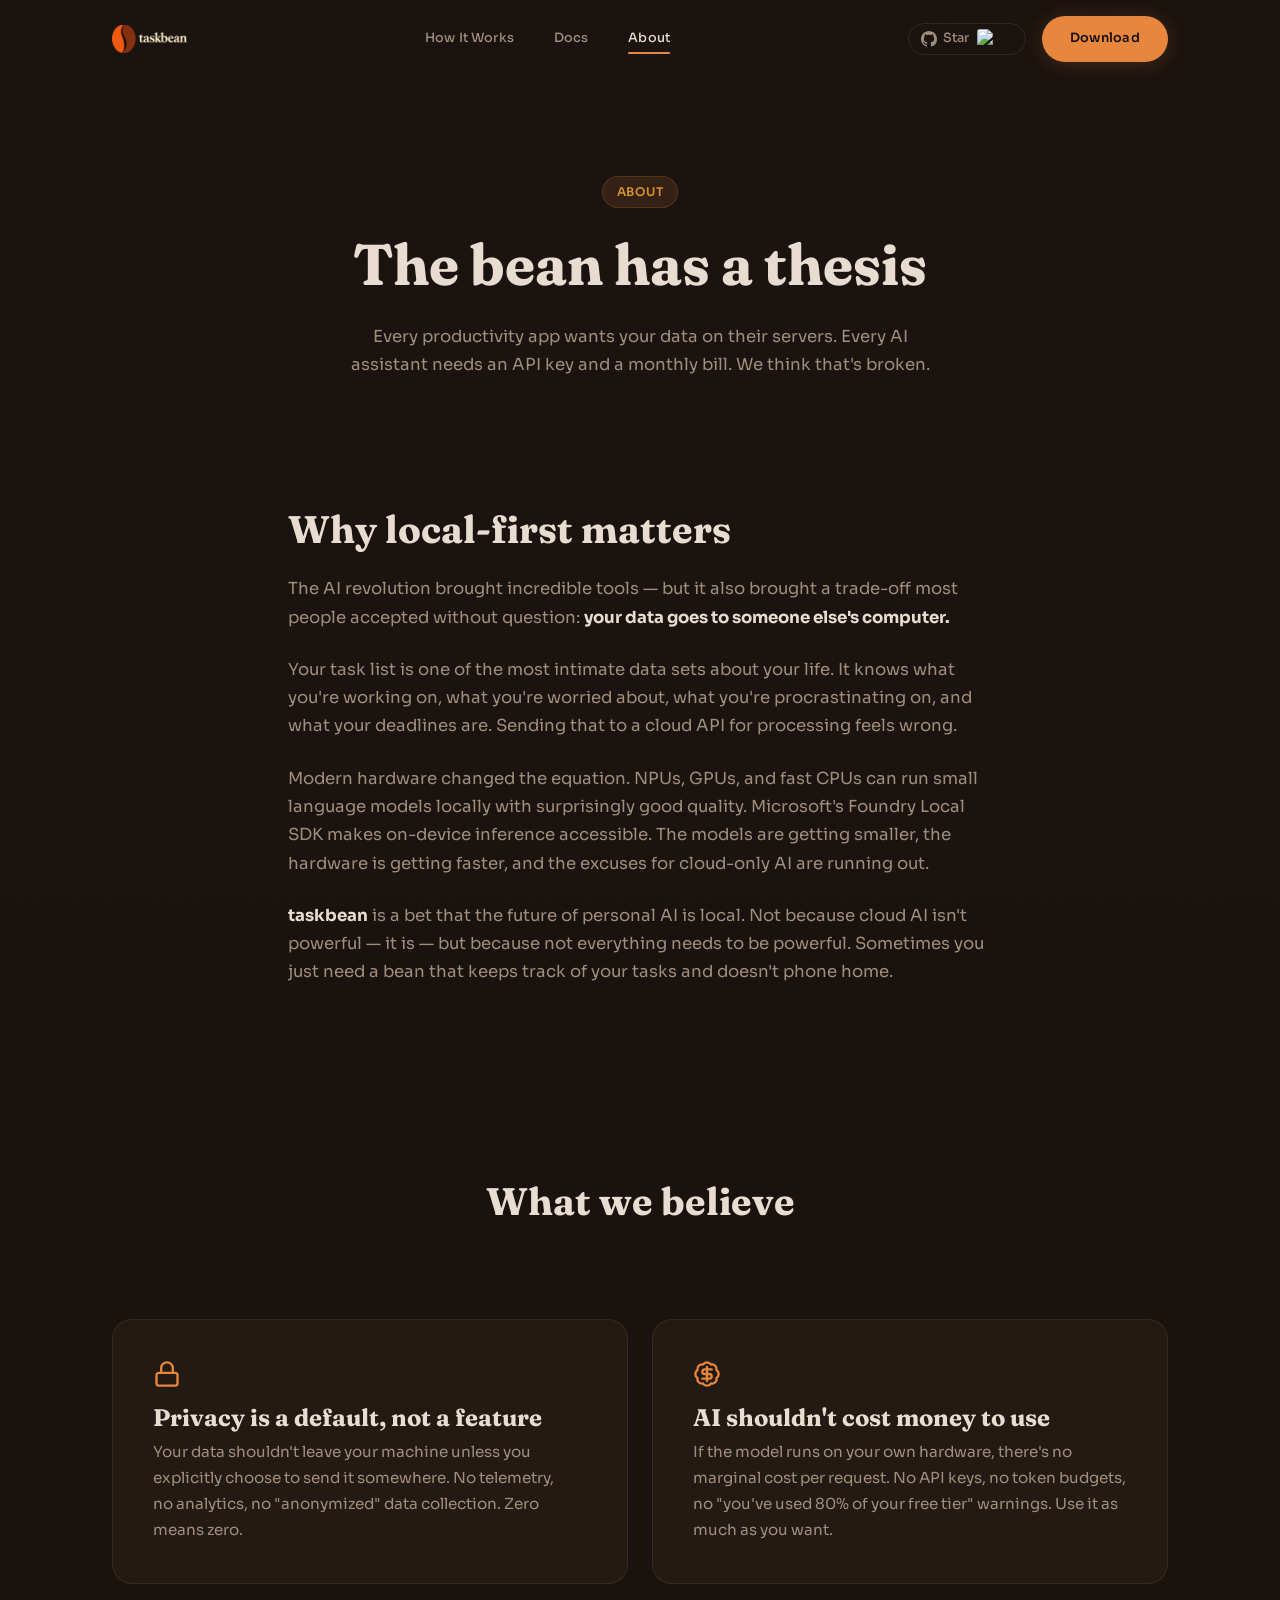
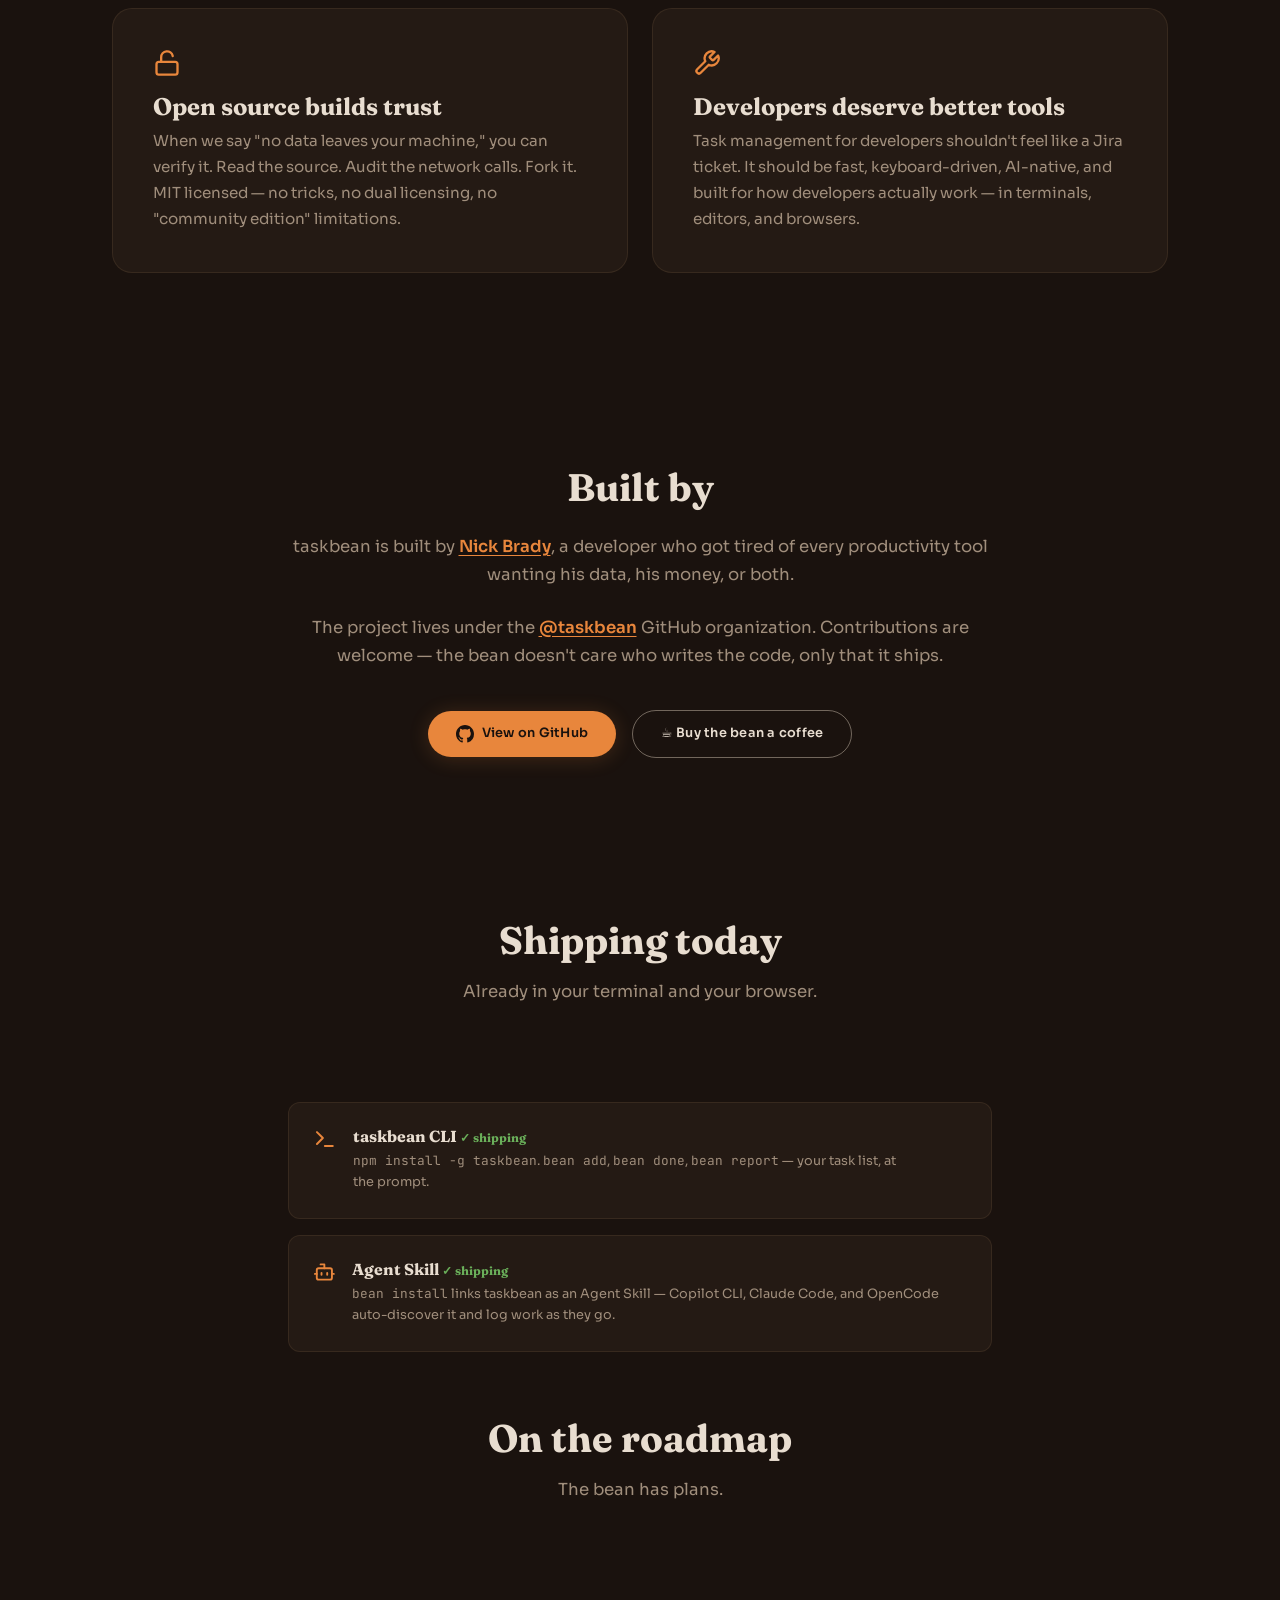
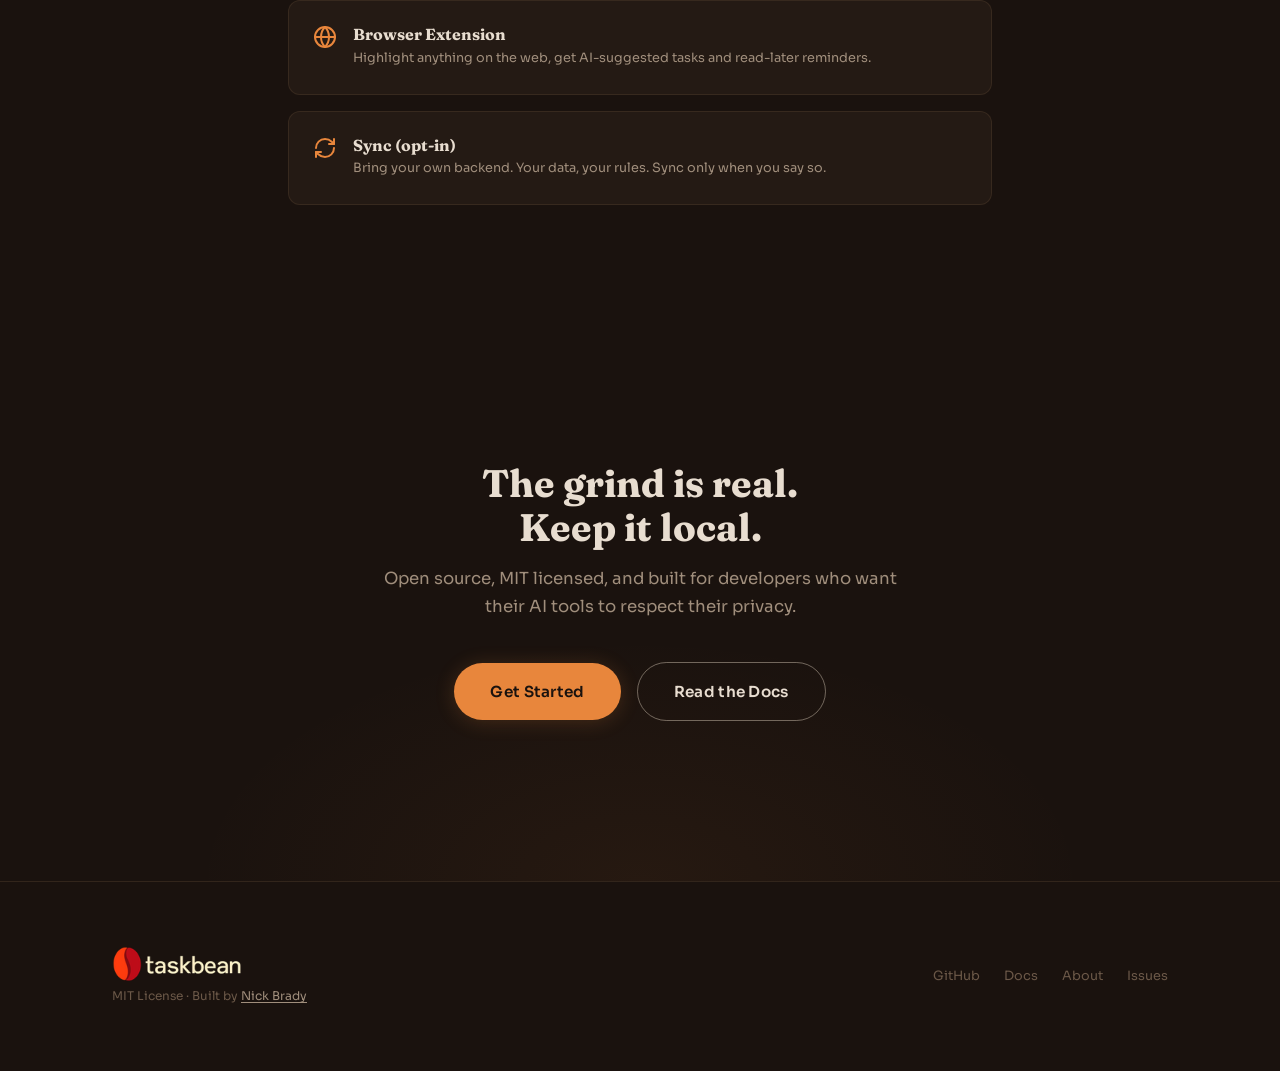
==== commit d132e483: "polish(site): address homepage review nits - Hero terminal: swap macOS traffic lights for Windows ch" ====
--- a/about.html
+++ b/about.html
@@ -54,9 +54,10 @@
         <a href="about.html" class="nav__link">About</a>
       </div>
       <div class="nav__actions">
-        <a href="https://github.com/taskbean/taskbean" class="nav__github" target="_blank" rel="noopener">
-          <svg viewBox="0 0 24 24" fill="currentColor"><path d="M12 0C5.37 0 0 5.37 0 12c0 5.31 3.435 9.795 8.205 11.385.6.105.825-.255.825-.57 0-.285-.015-1.23-.015-2.235-3.015.555-3.795-.735-4.035-1.41-.135-.345-.72-1.41-1.23-1.695-.42-.225-1.02-.78-.015-.795.945-.015 1.62.87 1.845 1.23 1.08 1.815 2.805 1.305 3.495.99.105-.78.42-1.305.765-1.605-2.67-.3-5.46-1.335-5.46-5.925 0-1.305.465-2.385 1.23-3.225-.12-.3-.54-1.53.12-3.18 0 0 1.005-.315 3.3 1.23.96-.27 1.98-.405 3-.405s2.04.135 3 .405c2.295-1.56 3.3-1.23 3.3-1.23.66 1.65.24 2.88.12 3.18.765.84 1.23 1.905 1.23 3.225 0 4.605-2.805 5.625-5.475 5.925.435.375.81 1.095.81 2.22 0 1.605-.015 2.895-.015 3.3 0 .315.225.69.825.57A12.02 12.02 0 0024 12c0-6.63-5.37-12-12-12z"/></svg>
-          <span>Star on GitHub</span>
+        <a href="https://github.com/taskbean/taskbean" class="nav__github" target="_blank" rel="noopener" aria-label="Star taskbean on GitHub">
+          <svg viewBox="0 0 24 24" fill="currentColor" aria-hidden="true"><path d="M12 0C5.37 0 0 5.37 0 12c0 5.31 3.435 9.795 8.205 11.385.6.105.825-.255.825-.57 0-.285-.015-1.23-.015-2.235-3.015.555-3.795-.735-4.035-1.41-.135-.345-.72-1.41-1.23-1.695-.42-.225-1.02-.78-.015-.795.945-.015 1.62.87 1.845 1.23 1.08 1.815 2.805 1.305 3.495.99.105-.78.42-1.305.765-1.605-2.67-.3-5.46-1.335-5.46-5.925 0-1.305.465-2.385 1.23-3.225-.12-.3-.54-1.53.12-3.18 0 0 1.005-.315 3.3 1.23.96-.27 1.98-.405 3-.405s2.04.135 3 .405c2.295-1.56 3.3-1.23 3.3-1.23.66 1.65.24 2.88.12 3.18.765.84 1.23 1.905 1.23 3.225 0 4.605-2.805 5.625-5.475 5.925.435.375.81 1.095.81 2.22 0 1.605-.015 2.895-.015 3.3 0 .315.225.69.825.57A12.02 12.02 0 0024 12c0-6.63-5.37-12-12-12z"/></svg>
+          <span class="nav__github-label">Star</span>
+          <img class="nav__github-count" src="https://img.shields.io/github/stars/taskbean/taskbean?style=flat&label=&labelColor=%231A120E&color=%23E8863C" alt="GitHub stars" loading="lazy" width="44" height="20" decoding="async">
         </a>
         <a href="https://github.com/taskbean/taskbean#quick-start" class="btn btn--primary">Download</a>
       </div>
--- a/css/style.css
+++ b/css/style.css
@@ -301,13 +301,13 @@
   }
 
   .nav__github {
-    display: flex;
+    display: inline-flex;
     align-items: center;
     gap: 6px;
     color: var(--c-text-2);
     font-size: var(--fs-small);
     font-weight: 500;
-    padding: 6px 14px;
+    padding: 4px 4px 4px 12px;
     border-radius: var(--r-full);
     border: 1px solid var(--c-border);
     transition: all var(--dur-fast) var(--ease-out);
@@ -319,7 +319,15 @@
     background: var(--c-surface);
   }
 
-  .nav__github svg { width: 18px; height: 18px; }
+  .nav__github svg { width: 16px; height: 16px; }
+  .nav__github-label { font-family: var(--f-body); }
+  .nav__github-count {
+    display: block;
+    height: 20px;
+    width: auto;
+    border-radius: 3px;
+    margin-left: 2px;
+  }
 
   /* Mobile nav toggle */
   .nav__toggle {
@@ -359,6 +367,7 @@
     }
     .nav__links.open { display: flex; }
     .nav__github span:not(svg) { display: none; }
+    .nav__github-count { margin-left: 0; }
   }
 
 /* ═══════════════════════════════════════════════════════════════════
@@ -524,21 +533,41 @@
   .hero__terminal-bar {
     display: flex;
     align-items: center;
-    gap: 6px;
-    padding: 10px 14px;
+    justify-content: space-between;
+    gap: 8px;
+    padding: 8px 14px;
     background: var(--c-surface);
     border-bottom: 1px solid var(--c-border);
   }
 
-  .hero__terminal-bar span {
-    width: 10px;
-    height: 10px;
-    border-radius: 50%;
-    background: var(--c-surface-3);
-  }
-  .hero__terminal-bar span:nth-child(1) { background: #6B4438; }
-  .hero__terminal-bar span:nth-child(2) { background: #6B5738; }
-  .hero__terminal-bar span:nth-child(3) { background: #4A6B38; }
+  .hero__terminal-title {
+    font-family: var(--f-mono);
+    font-size: 12px;
+    color: var(--c-text-3);
+    letter-spacing: 0.02em;
+  }
+
+  .hero__terminal-winctrl {
+    display: inline-flex;
+    align-items: center;
+    gap: 4px;
+  }
+
+  .hero__terminal-winbtn {
+    font-family: 'Segoe UI Symbol', 'Segoe Fluent Icons', var(--f-mono);
+    font-size: 14px;
+    line-height: 1;
+    width: 28px;
+    height: 20px;
+    display: inline-grid;
+    place-items: center;
+    color: var(--c-text-3);
+    border-radius: 2px;
+  }
+
+  .hero__terminal-winbtn--close {
+    color: var(--c-text-2);
+  }
 
   .hero__terminal-body {
     margin: 0;
@@ -869,12 +898,8 @@
   }
 
   .trust__shield {
-    display: block;
-    text-align: center;
-    margin-bottom: var(--s-lg);
-    line-height: 0;
-  }
-  .trust__shield img { display: inline-block; }
+    display: none;
+  }
 
   .trust__label {
     text-align: center;
@@ -941,21 +966,14 @@
     font-size: var(--fs-sm);
     letter-spacing: 0.1em;
   }
-  .quickstart__step .code-block + p { margin-top: var(--s-md); }
-  .quickstart__alt { margin-top: var(--s-sm); }
-  .quickstart__alt summary {
-    cursor: pointer;
-    color: var(--c-text-3);
-    font-size: var(--fs-sm);
-    font-family: var(--f-mono);
-    list-style: none;
-  }
-  .quickstart__alt summary::-webkit-details-marker { display: none; }
-  .quickstart__alt summary::before { content: "+ "; color: var(--c-primary); }
-  .quickstart__alt[open] summary::before { content: "− "; }
-  .quickstart__alt summary:hover { color: var(--c-text); }
-  .quickstart__alt[open] summary { margin-bottom: var(--s-sm); }
-  .quickstart__alt .code-block + .code-block { margin-top: var(--s-sm); }
+  .quickstart__step .code-block + .code-block { margin-top: var(--s-sm); }
+  .quickstart__step .code-block pre {
+    white-space: pre-wrap;
+    word-break: break-word;
+    padding: var(--s-md);
+    font-size: 0.8125rem;
+    line-height: 1.6;
+  }
 
   /* ─── Agent bento tags ─── */
   .bento__tags {
@@ -1077,104 +1095,6 @@
   }
 
 /* ═══════════════════════════════════════════════════════════════════
-   PRIVACY SECTION
-   ═══════════════════════════════════════════════════════════════════ */
-
-  .privacy {
-    padding-block: var(--s-4xl);
-    position: relative;
-  }
-
-  .privacy::before {
-    content: '';
-    position: absolute;
-    inset: 0;
-    background: linear-gradient(
-      180deg,
-      transparent 0%,
-      rgba(232, 134, 60, 0.03) 50%,
-      transparent 100%
-    );
-    pointer-events: none;
-  }
-
-  .privacy__inner {
-    display: grid;
-    grid-template-columns: minmax(0, 1fr) minmax(0, 1fr);
-    gap: var(--s-3xl);
-    align-items: center;
-  }
-
-  .privacy__content { position: relative; z-index: 1; }
-
-  .privacy__content h2 {
-    margin-bottom: var(--s-lg);
-  }
-
-  .privacy__content p {
-    margin-bottom: var(--s-lg);
-    font-size: clamp(1rem, 1.2vw, 1.1rem);
-  }
-
-  .privacy__list {
-    display: flex;
-    flex-direction: column;
-    gap: var(--s-md);
-  }
-
-  .privacy__item {
-    display: flex;
-    align-items: flex-start;
-    gap: var(--s-md);
-    color: var(--c-text-2);
-    font-size: var(--fs-small);
-  }
-
-  .privacy__item-icon {
-    flex-shrink: 0;
-    width: 28px;
-    height: 28px;
-    border-radius: var(--r-sm);
-    background: var(--c-surface-2);
-    display: flex;
-    align-items: center;
-    justify-content: center;
-    font-size: 0.9rem;
-    margin-top: 2px;
-    color: var(--c-primary);
-  }
-
-  .privacy__item-icon svg[data-lucide] { width: 16px; height: 16px; }
-
-  .privacy__visual {
-    position: relative;
-    display: flex;
-    justify-content: center;
-    align-items: center;
-  }
-
-  .privacy__diagram {
-    background: var(--c-surface);
-    border: 1px solid var(--c-border);
-    border-radius: var(--r-lg);
-    padding: var(--s-xl);
-    font-family: var(--f-mono);
-    font-size: var(--fs-xs);
-    color: var(--c-text-2);
-    line-height: 1.8;
-    white-space: pre;
-    overflow-x: auto;
-    width: 100%;
-  }
-
-  @media (max-width: 768px) {
-    .privacy__inner {
-      grid-template-columns: minmax(0, 1fr);
-      gap: var(--s-xl);
-    }
-  }
-
-/* ═══════════════════════════════════════════════════════════════════
    HOW IT WORKS (STEPS)
    ═══════════════════════════════════════════════════════════════════ */
 
@@ -1331,6 +1251,14 @@
     position: relative;
     z-index: 1;
     font-size: clamp(1rem, 1.3vw, 1.15rem);
+  }
+
+  .hero__actions {
+    display: flex;
+    gap: var(--s-md);
+    flex-wrap: wrap;
+    align-items: center;
+    justify-content: center;
   }
 
   .cta-section .hero__actions {
